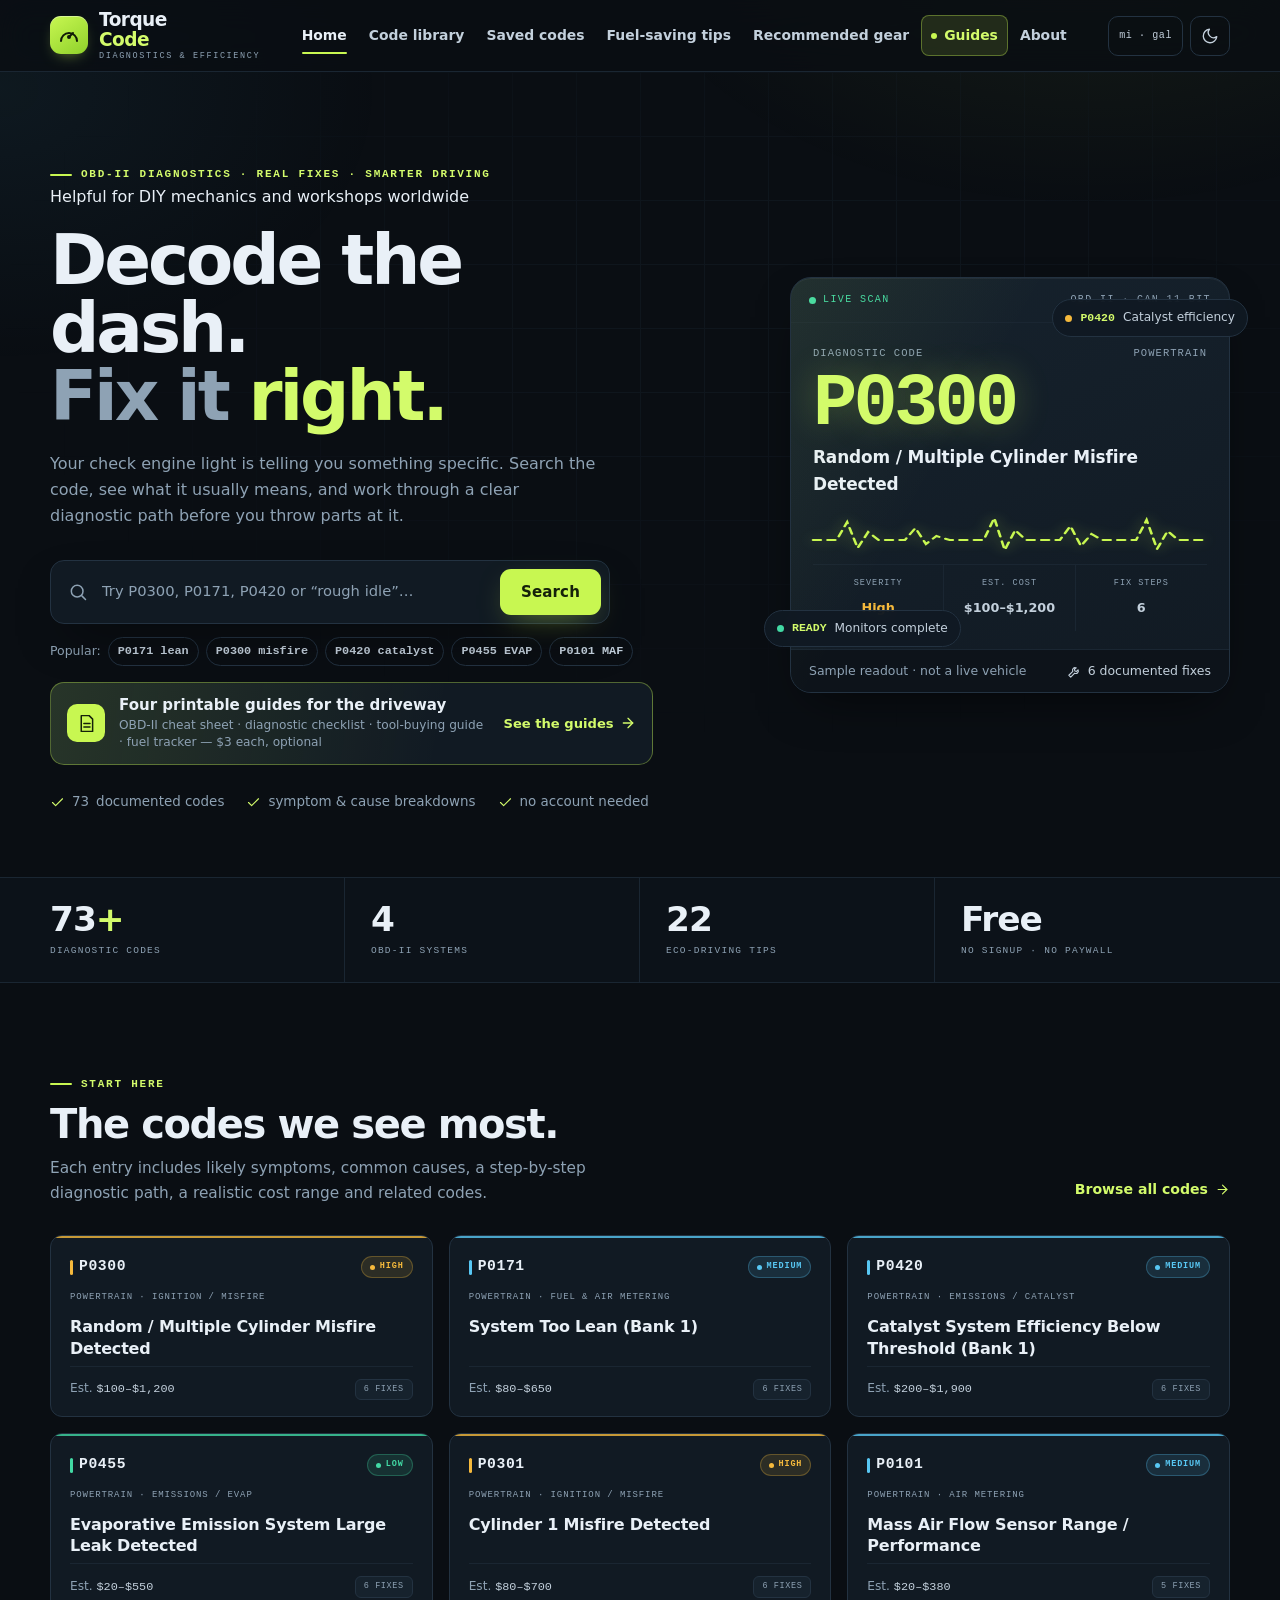
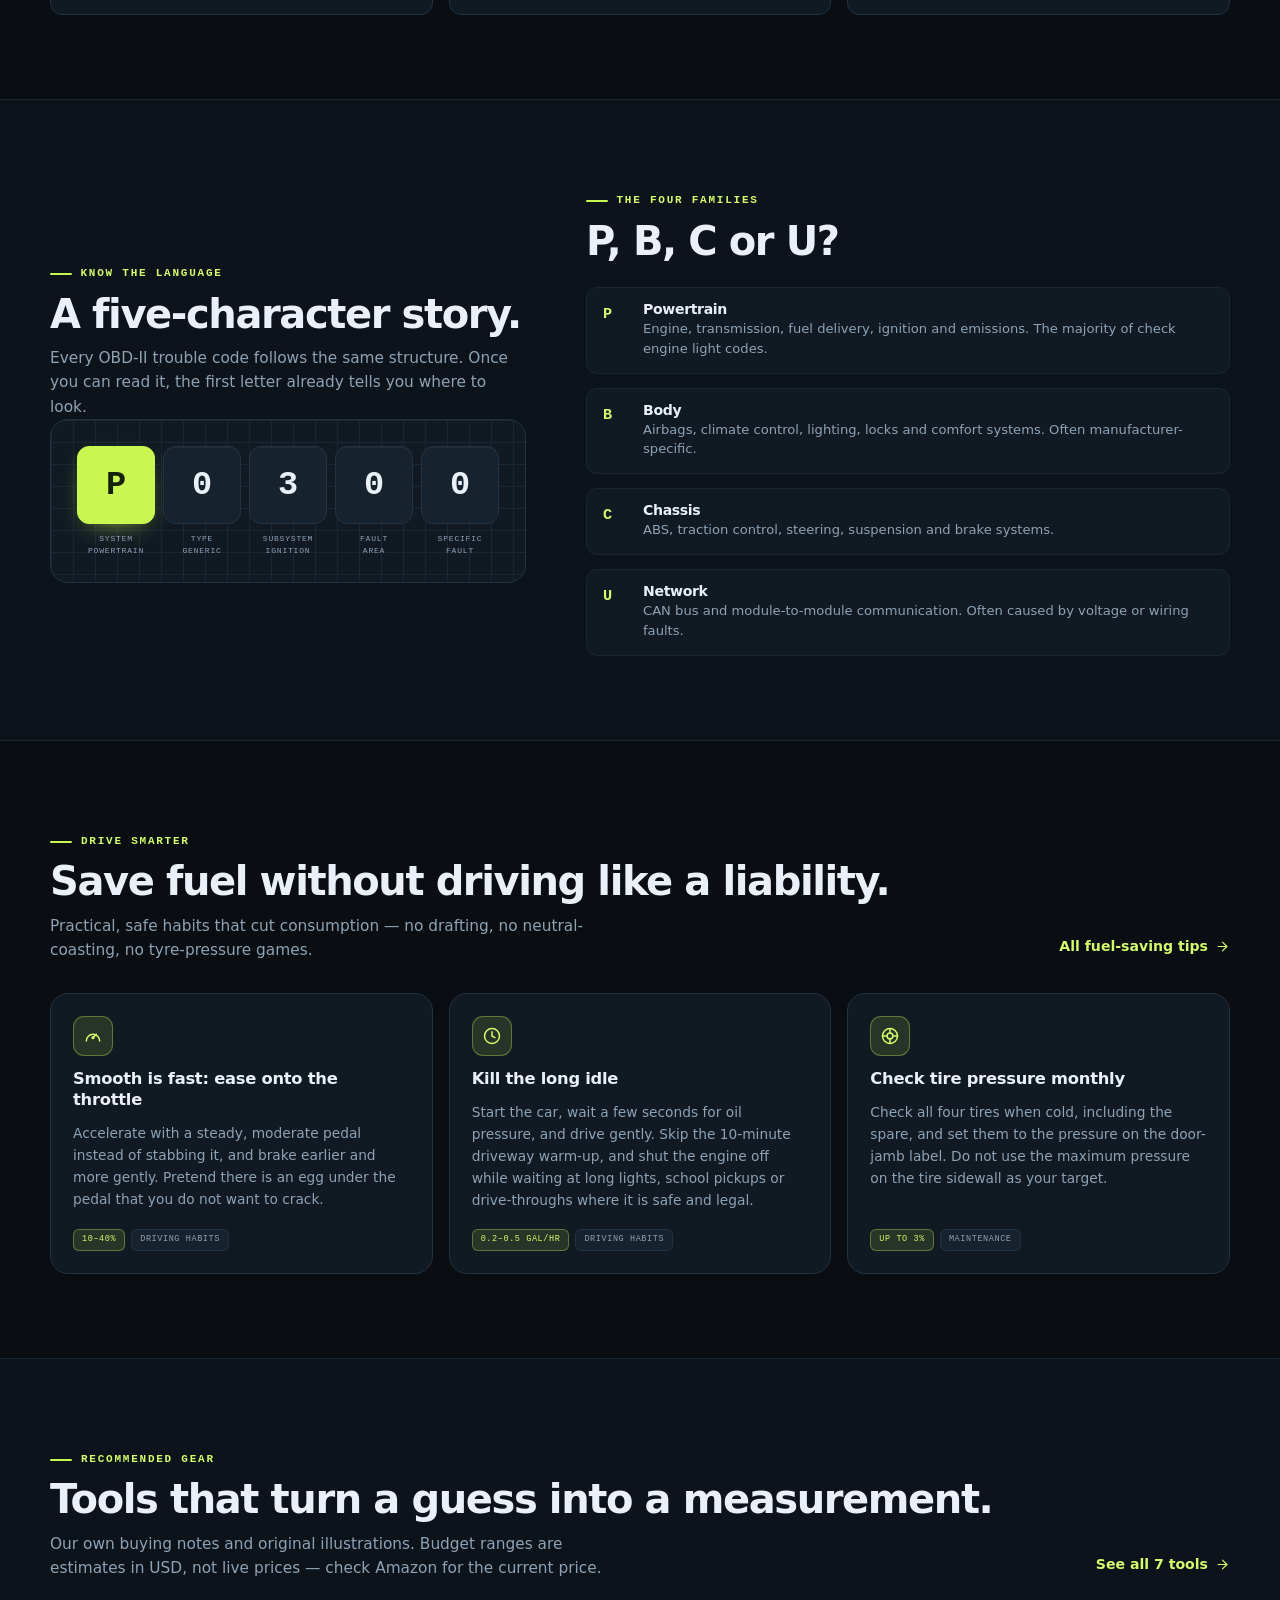
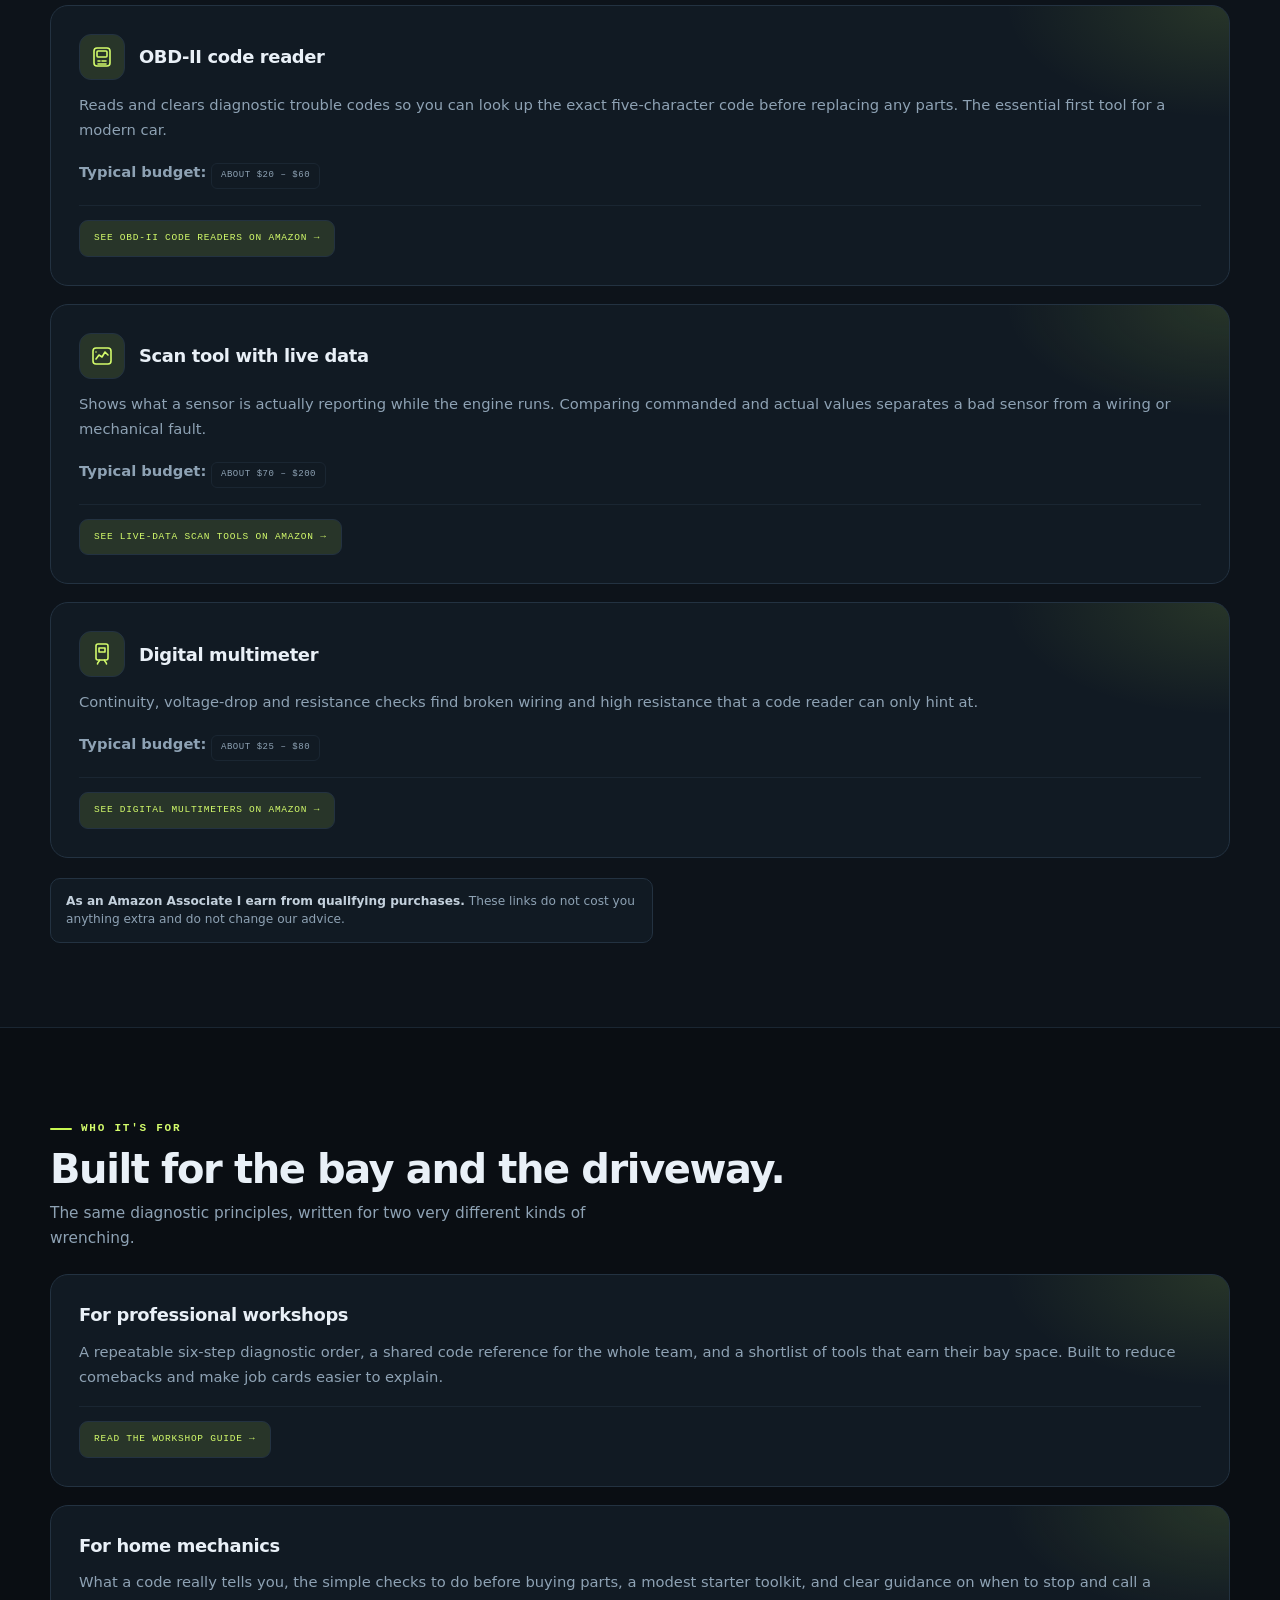
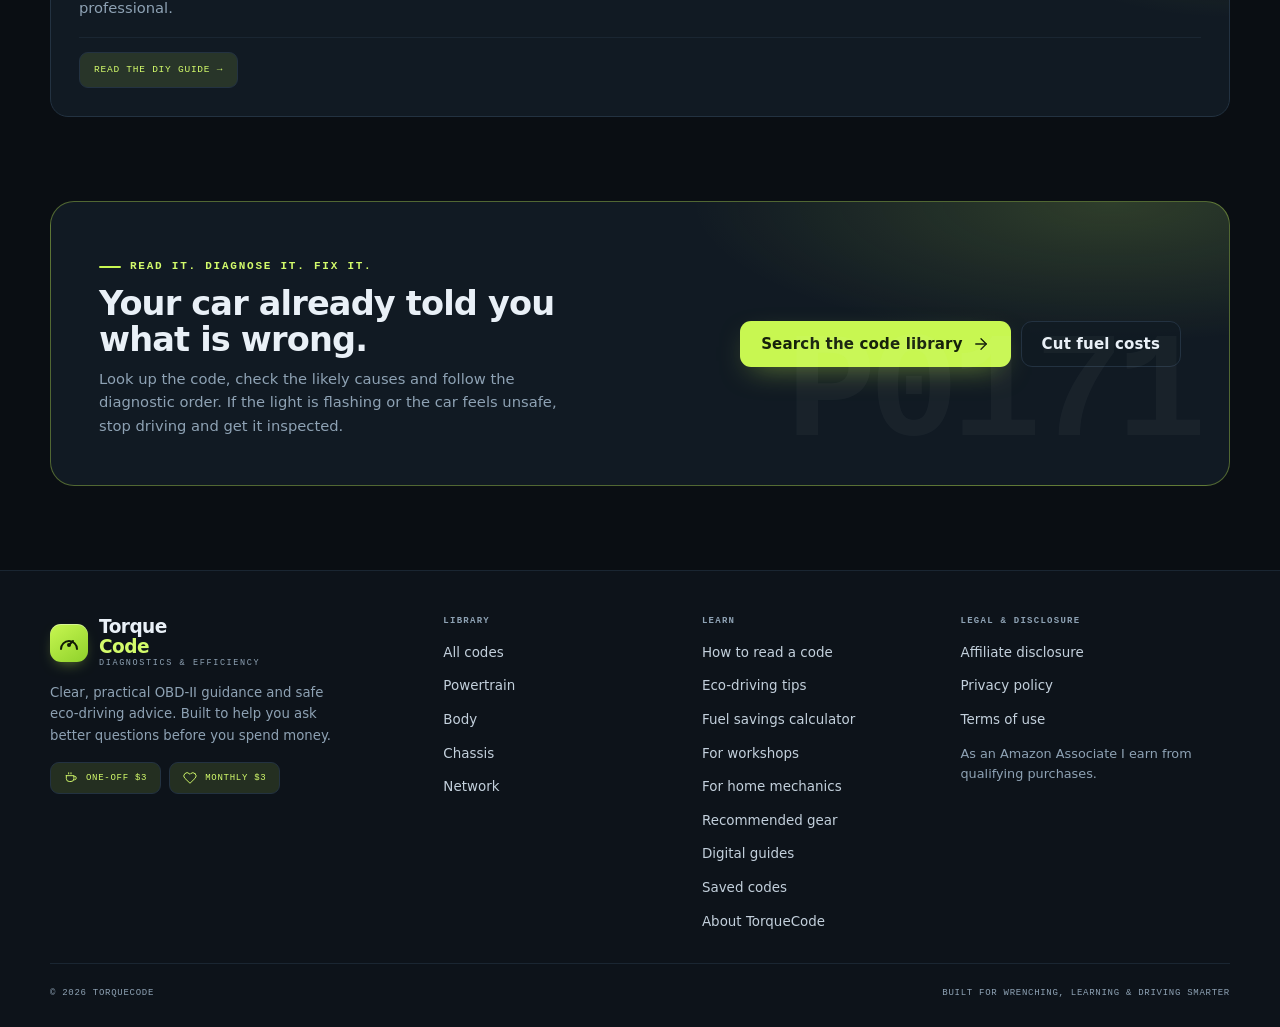
==== torquecode-site/index.html @ 04940f32 "Add worldwide audience tagline to all pages" ====
<!DOCTYPE html>
<html lang="en" data-theme="dark">
<head>
  <!-- Google Tag Manager -->
  <script>(function(w,d,s,l,i){w[l]=w[l]||[];w[l].push({'gtm.start':
new Date().getTime(),event:'gtm.js'});var f=d.getElementsByTagName(s)[0],
j=d.createElement(s),dl=l!='dataLayer'?'&l='+l:'';j.async=true;j.src=
'https://www.googletagmanager.com/gtm.js?id='+i+dl;f.parentNode.insertBefore(j,f);
})(window,document,'script','dataLayer','GTM-W3267GGH');</script>
  <!-- End Google Tag Manager -->
  <!-- Google AdSense -->
  <script async src="https://pagead2.googlesyndication.com/pagead/js/adsbygoogle.js?client=ca-pub-1344509312624965"
     crossorigin="anonymous"></script>
  <!-- End Google AdSense -->
  <meta charset="UTF-8">
  <meta name="viewport" content="width=device-width, initial-scale=1">
  <title>TorqueCode — OBD-II Codes, Fixes &amp; Fuel-Saving Tips</title>
  <meta name="description" content="Search real OBD-II diagnostic codes, understand the symptoms and causes, and follow step-by-step fixes. Plus practical, safe driving tips that save fuel.">
  <link rel="canonical" href="https://torquecode.co.za/">
  <link rel="alternate" type="application/rss+xml" title="TorqueCode RSS feed" href="https://torquecode.co.za/feed.xml">
  <meta property="og:type" content="website">
  <meta property="og:site_name" content="TorqueCode">
  <meta property="og:locale" content="en_ZA">
  <meta property="og:title" content="TorqueCode — OBD-II Codes, Fixes &amp; Fuel-Saving Tips">
  <meta property="og:description" content="Search real OBD-II diagnostic codes, understand the symptoms and causes, and follow step-by-step fixes. Plus practical, safe driving tips that save fuel.">
  <meta property="og:url" content="https://torquecode.co.za/">
  <meta name="twitter:card" content="summary">
  <meta name="twitter:title" content="TorqueCode — OBD-II Codes, Fixes &amp; Fuel-Saving Tips">
  <meta name="twitter:description" content="Search real OBD-II diagnostic codes, understand the symptoms and causes, and follow step-by-step fixes. Plus practical, safe driving tips that save fuel.">
  <script type="application/ld+json">
  {
    "@context": "https://schema.org",
    "@graph": [
      {
        "@type": "Organization",
        "@id": "https://torquecode.co.za/#organization",
        "name": "TorqueCode",
        "url": "https://torquecode.co.za/",
        "logo": "https://torquecode.co.za/favicon.svg",
        "description": "Independent OBD-II diagnostics, repair guidance and safe fuel-saving advice."
      },
      {
        "@type": "WebSite",
        "@id": "https://torquecode.co.za/#website",
        "url": "https://torquecode.co.za/",
        "name": "TorqueCode",
        "inLanguage": "en",
        "publisher": { "@id": "https://torquecode.co.za/#organization" },
        "potentialAction": {
          "@type": "SearchAction",
          "target": {
            "@type": "EntryPoint",
            "urlTemplate": "https://torquecode.co.za/codes.html?q={search_term_string}"
          },
          "query-input": "required name=search_term_string"
        }
      }
    ]
  }
  </script>
  <meta name="theme-color" content="#0a0e13">
  <link rel="icon" href="favicon.svg" type="image/svg+xml">
  <link rel="stylesheet" href="css/styles.css?v=2">
  <script>
    (function () {
      try {
        var raw = localStorage.getItem("tc-theme");
        if (raw) {
          var theme = JSON.parse(raw);
          if (theme === "light" || theme === "dark") document.documentElement.setAttribute("data-theme", theme);
        }
      } catch (e) { /* default dark */ }
    })();
  </script>
</head>
<body>
  <!-- Google Tag Manager (noscript) -->
  <noscript><iframe src="https://www.googletagmanager.com/ns.html?id=GTM-W3267GGH"
  height="0" width="0" style="display:none;visibility:hidden"></iframe></noscript>
  <!-- End Google Tag Manager (noscript) -->
  <a class="skip-link" href="#main">Skip to content</a>

  <header class="site-header">
    <div class="container header-inner">
      <a class="brand" href="index.html">
        <span class="brand-mark" aria-hidden="true">
          <svg viewBox="0 0 24 24" fill="none" stroke="currentColor" stroke-linecap="round" stroke-linejoin="round">
            <path d="M4 18a8 8 0 1 1 16 0"/><path d="m12 14 4-4"/><circle cx="12" cy="14" r="1" fill="currentColor"/>
          </svg>
        </span>
        <span class="brand-name">Torque<span class="accent">Code</span><small>Diagnostics &amp; efficiency</small></span>
      </a>
      <nav class="nav" id="site-nav" aria-label="Main navigation">
        <a class="nav-link is-active" href="index.html">Home</a>
        <a class="nav-link" href="codes.html">Code library</a>
        <a class="nav-link" href="codes.html?view=saved">Saved codes</a>
        <a class="nav-link" href="tips.html">Fuel-saving tips</a>
        <a class="nav-link" href="gear.html">Recommended gear</a>
        <a class="nav-link nav-guides" href="digital-products.html"><span class="nav-guides-long">Digital guides</span><span class="nav-guides-short">Guides</span></a>
        <a class="nav-link" href="about.html">About</a>
      </nav>
      <div class="header-actions">
        <button class="units-btn" data-units-toggle type="button" aria-label="Switch to kilometres and litres" title="Switch to kilometres and litres">
          <span data-units-label>mi · gal</span>
        </button>
        <button class="icon-btn theme-toggle" data-theme-toggle type="button" aria-label="Switch to light theme" title="Switch theme">
          <svg class="icon moon" viewBox="0 0 24 24" aria-hidden="true"><path d="M21 12.8A9 9 0 1 1 11.2 3 7 7 0 0 0 21 12.8z"/></svg>
          <svg class="icon sun" viewBox="0 0 24 24" aria-hidden="true"><circle cx="12" cy="12" r="4"/><path d="M12 2v2M12 20v2M4.93 4.93l1.42 1.42M17.66 17.66l1.41 1.41M2 12h2M20 12h2M4.93 19.07l1.42-1.42M17.66 6.34l1.41-1.41"/></svg>
        </button>
        <button class="icon-btn menu-btn" data-menu-toggle type="button" aria-label="Open menu" aria-expanded="false" aria-controls="site-nav">
          <svg class="icon" viewBox="0 0 24 24" aria-hidden="true"><path d="M4 7h16M4 12h16M4 17h16"/></svg>
        </button>
      </div>
    </div>
  </header>

  <main id="main">
    <section class="hero">
      <div class="container hero-grid">
        <div class="hero-copy">
          <span class="eyebrow">OBD-II diagnostics · real fixes · smarter driving</span>
          <p class="worldwide-note">Helpful for DIY mechanics and workshops worldwide</p>
          <h1 class="hero-title">Decode the dash.<span class="line-2">Fix it <em>right.</em></span></h1>
          <p class="hero-sub">Your check engine light is telling you something specific. Search the code, see what it usually means, and work through a clear diagnostic path before you throw parts at it.</p>

          <form class="hero-search" id="heroSearchForm" action="codes.html" method="get" role="search">
            <div class="search-shell">
              <div class="search-field">
                <svg class="icon" viewBox="0 0 24 24" aria-hidden="true"><circle cx="11" cy="11" r="7"/><path d="m21 21-4.35-4.35"/></svg>
                <label class="visually-hidden" for="heroSearchInput">Search diagnostic codes or symptoms</label>
                <input class="search-input" id="heroSearchInput" name="q" type="search" placeholder="Try P0300, P0171, P0420 or “rough idle”…" autocomplete="off" role="combobox" aria-autocomplete="list" aria-expanded="false" aria-controls="heroSuggest" spellcheck="false">
                <button class="btn btn-primary" type="submit">Search</button>
              </div>
              <div class="search-suggest" id="heroSuggest" role="listbox" aria-label="Code suggestions"></div>
            </div>
            <div class="search-hints">
              <span>Popular:</span>
              <button class="hint-chip" type="button" data-code="P0171">P0171 lean</button>
              <button class="hint-chip" type="button" data-code="P0300">P0300 misfire</button>
              <button class="hint-chip" type="button" data-code="P0420">P0420 catalyst</button>
              <button class="hint-chip" type="button" data-code="P0455">P0455 EVAP</button>
              <button class="hint-chip" type="button" data-code="P0101">P0101 MAF</button>
            </div>
          </form>

          <a class="guides-inline" href="digital-products.html">
                <span class="guides-inline-icon" aria-hidden="true">
                  <svg viewBox="0 0 24 24" fill="none" stroke="currentColor" stroke-width="1.7" stroke-linecap="round" stroke-linejoin="round"><path d="M6 3h9l4 4v14H6z"/><path d="M9 12h7M9 16h7"/></svg>
                </span>
                <span class="guides-inline-copy">
                  <strong>Four printable guides for the driveway</strong>
                  <small>OBD-II cheat sheet · diagnostic checklist · tool-buying guide · fuel tracker — $3 each, optional</small>
                </span>
                <span class="guides-inline-cta">See the guides <svg viewBox="0 0 24 24" fill="none" stroke="currentColor" stroke-width="2" stroke-linecap="round" stroke-linejoin="round" aria-hidden="true"><path d="M5 12h14"/><path d="m12 5 7 7-7 7"/></svg></span>
              </a>
          <div class="hero-points">
            <span><svg class="icon" viewBox="0 0 24 24" aria-hidden="true"><path d="m20 6-11 11-5-5"/></svg><span id="heroCodeCount">73</span> documented codes</span>
            <span><svg class="icon" viewBox="0 0 24 24" aria-hidden="true"><path d="m20 6-11 11-5-5"/></svg> symptom &amp; cause breakdowns</span>
            <span><svg class="icon" viewBox="0 0 24 24" aria-hidden="true"><path d="m20 6-11 11-5-5"/></svg> no account needed</span>
          </div>
        </div>

        <div class="scanner-wrap">
          <div class="float-chip one"><span class="dot"></span><strong>P0420</strong> Catalyst efficiency</div>
          <div class="float-chip two"><span class="dot ok"></span><strong>READY</strong> Monitors complete</div>
          <div class="scanner" aria-label="Sample OBD-II scan readout">
            <div class="scanner-head">
              <span class="scanner-live"><span class="live-dot"></span>Live scan</span>
              <span>OBD-II · CAN 11-bit</span>
            </div>
            <div class="scanner-body">
              <div class="scanner-kicker"><span>Diagnostic code</span><span id="demoSystem">Powertrain</span></div>
              <div class="scanner-code" id="demoCode">P0300</div>
              <div class="scanner-title" id="demoTitle">Random / Multiple Cylinder Misfire</div>
              <svg class="wave" viewBox="0 0 300 46" preserveAspectRatio="none" aria-hidden="true">
                <path d="M0 30 L18 30 L26 12 L34 38 L42 22 L50 30 L70 30 L78 18 L86 34 L94 26 L104 30 L130 30 L138 8 L146 40 L154 20 L162 30 L188 30 L196 16 L204 36 L212 24 L220 30 L246 30 L254 10 L262 39 L270 21 L278 30 L300 30"/>
              </svg>
              <div class="scanner-stats">
                <div class="scanner-stat"><span>Severity</span><strong class="hot" id="demoSeverity">High</strong></div>
                <div class="scanner-stat"><span>Est. cost</span><strong id="demoCost">$100–$1,200</strong></div>
                <div class="scanner-stat"><span>Fix steps</span><strong id="demoFixes">6</strong></div>
              </div>
            </div>
            <div class="scanner-foot">
              <span>Sample readout · not a live vehicle</span>
              <span class="fix-count"><svg class="icon icon-sm" viewBox="0 0 24 24" aria-hidden="true"><path d="M14.7 6.3a4 4 0 0 0-5.4 5.4L3 18l3 3 6.3-6.3a4 4 0 0 0 5.4-5.4l-2.5 2.5-2.6-.7-.7-2.6 2.5-2.5z"/></svg><span id="demoFixLabel">6 documented fixes</span></span>
            </div>
          </div>
        </div>
      </div>
    </section>

    <div class="stat-strip">
      <div class="container stats">
        <div class="stat">
          <div class="stat-value"><span id="statCodeCount">73</span><span class="accent">+</span></div>
          <div class="stat-label">Diagnostic codes</div>
        </div>
        <div class="stat">
          <div class="stat-value">4</div>
          <div class="stat-label">OBD-II systems</div>
        </div>
        <div class="stat">
          <div class="stat-value"><span id="statTipCount">22</span></div>
          <div class="stat-label">Eco-driving tips</div>
        </div>
        <div class="stat">
          <div class="stat-value">Free</div>
          <div class="stat-label">No signup · no paywall</div>
        </div>
      </div>
    </div>

    <section class="section">
      <div class="container">
        <div class="section-head">
          <div>
            <span class="eyebrow">Start here</span>
            <h2 class="section-title">The codes we see most.</h2>
            <p class="section-sub">Each entry includes likely symptoms, common causes, a step-by-step diagnostic path, a realistic cost range and related codes.</p>
          </div>
          <a class="link-arrow" href="codes.html">Browse all codes <svg class="icon" viewBox="0 0 24 24" aria-hidden="true"><path d="M5 12h14"/><path d="m12 5 7 7-7 7"/></svg></a>
        </div>
        <div class="code-grid" id="popularCodes"></div>
      </div>
    </section>

    <section class="section" id="anatomy" style="background: var(--bg-soft); border-block: 1px solid var(--line-soft);">
      <div class="container anatomy-wrap">
        <div class="reveal">
          <span class="eyebrow">Know the language</span>
          <h2 class="section-title">A five-character story.</h2>
          <p class="section-sub">Every OBD-II trouble code follows the same structure. Once you can read it, the first letter already tells you where to look.</p>
          <div class="anatomy" aria-label="P0300 code structure">
            <div class="anatomy-cell">
              <div class="anatomy-char">P</div>
              <div class="anatomy-label">System<br>Powertrain</div>
            </div>
            <div class="anatomy-cell">
              <div class="anatomy-char">0</div>
              <div class="anatomy-label">Type<br>Generic</div>
            </div>
            <div class="anatomy-cell">
              <div class="anatomy-char">3</div>
              <div class="anatomy-label">Subsystem<br>Ignition</div>
            </div>
            <div class="anatomy-cell">
              <div class="anatomy-char">0</div>
              <div class="anatomy-label">Fault<br>Area</div>
            </div>
            <div class="anatomy-cell">
              <div class="anatomy-char">0</div>
              <div class="anatomy-label">Specific<br>Fault</div>
            </div>
          </div>
        </div>
        <div class="reveal">
          <span class="eyebrow">The four families</span>
          <h2 class="section-title">P, B, C or U?</h2>
          <div class="anatomy-notes">
            <div class="anatomy-note">
              <span class="letter">P</span>
              <div><h3>Powertrain</h3><p>Engine, transmission, fuel delivery, ignition and emissions. The majority of check engine light codes.</p></div>
            </div>
            <div class="anatomy-note">
              <span class="letter">B</span>
              <div><h3>Body</h3><p>Airbags, climate control, lighting, locks and comfort systems. Often manufacturer-specific.</p></div>
            </div>
            <div class="anatomy-note">
              <span class="letter">C</span>
              <div><h3>Chassis</h3><p>ABS, traction control, steering, suspension and brake systems.</p></div>
            </div>
            <div class="anatomy-note">
              <span class="letter">U</span>
              <div><h3>Network</h3><p>CAN bus and module-to-module communication. Often caused by voltage or wiring faults.</p></div>
            </div>
          </div>
        </div>
      </div>
    </section>

    <section class="section">
      <div class="container">
        <div class="section-head">
          <div>
            <span class="eyebrow">Drive smarter</span>
            <h2 class="section-title">Save fuel without driving like a liability.</h2>
            <p class="section-sub">Practical, safe habits that cut consumption — no drafting, no neutral-coasting, no tyre-pressure games.</p>
          </div>
          <a class="link-arrow" href="tips.html">All fuel-saving tips <svg class="icon" viewBox="0 0 24 24" aria-hidden="true"><path d="M5 12h14"/><path d="m12 5 7 7-7 7"/></svg></a>
        </div>
        <div class="tips-grid" id="tipsPreview"></div>
      </div>
    </section>

    <section class="section" style="background: var(--bg-soft); border-block: 1px solid var(--line-soft);">
      <div class="container">
        <div class="section-head" style="margin-bottom:24px;">
          <div>
            <span class="eyebrow">Recommended gear</span>
            <h2 class="section-title">Tools that turn a guess into a measurement.</h2>
            <p class="section-sub">Our own buying notes and original illustrations. Budget ranges are estimates in USD, not live prices — check Amazon for the current price.</p>
          </div>
          <a class="link-arrow" href="gear.html">See all 7 tools <svg class="icon" viewBox="0 0 24 24" aria-hidden="true"><path d="M5 12h14"/><path d="m12 5 7 7-7 7"/></svg></a>
        </div>
        <div class="legal-stack">
          <article class="legal-block">
            <div class="gear-block-head">
              <span class="gear-icon" aria-hidden="true">
                <svg viewBox="0 0 24 24" fill="none" stroke="currentColor" stroke-width="1.6" stroke-linecap="round" stroke-linejoin="round"><rect x="4" y="3" width="16" height="18" rx="3"/><rect x="7" y="6" width="10" height="6" rx="1"/><path d="M8 16h2M12 16h4M8 19h8"/></svg>
              </span>
              <h2><a href="https://www.amazon.com/s?k=obd2+code+reader&amp;tag=torque47-20" target="_blank" rel="sponsored noopener noreferrer">OBD-II code reader</a></h2>
            </div>
            <p>Reads and clears diagnostic trouble codes so you can look up the exact five-character code before replacing any parts. The essential first tool for a modern car.</p>
            <p><strong>Typical budget:</strong> <span class="gear-budget">about $20 – $60</span></p>
            <p class="gear-link"><a href="https://www.amazon.com/s?k=obd2+code+reader&amp;tag=torque47-20" target="_blank" rel="sponsored noopener noreferrer">See OBD-II code readers on Amazon →</a></p>
          </article>
          <article class="legal-block">
            <div class="gear-block-head">
              <span class="gear-icon" aria-hidden="true">
                <svg viewBox="0 0 24 24" fill="none" stroke="currentColor" stroke-width="1.6" stroke-linecap="round" stroke-linejoin="round"><rect x="3" y="4" width="18" height="16" rx="3"/><path d="M6 15l3-4 3 2 3-5 3 3"/><path d="M6 8h.01"/></svg>
              </span>
              <h2><a href="https://www.amazon.com/s?k=obd2+scan+tool+live+data&amp;tag=torque47-20" target="_blank" rel="sponsored noopener noreferrer">Scan tool with live data</a></h2>
            </div>
            <p>Shows what a sensor is actually reporting while the engine runs. Comparing commanded and actual values separates a bad sensor from a wiring or mechanical fault.</p>
            <p><strong>Typical budget:</strong> <span class="gear-budget">about $70 – $200</span></p>
            <p class="gear-link"><a href="https://www.amazon.com/s?k=obd2+scan+tool+live+data&amp;tag=torque47-20" target="_blank" rel="sponsored noopener noreferrer">See live-data scan tools on Amazon →</a></p>
          </article>
          <article class="legal-block">
            <div class="gear-block-head">
              <span class="gear-icon" aria-hidden="true">
                <svg viewBox="0 0 24 24" fill="none" stroke="currentColor" stroke-width="1.6" stroke-linecap="round" stroke-linejoin="round"><rect x="6" y="2" width="12" height="16" rx="2"/><path d="M9 6h6v4H9z"/><path d="M9.5 18c0 2-2 2-2 4M14.5 18c0 2 2 2 2 4"/></svg>
              </span>
              <h2><a href="https://www.amazon.com/s?k=digital+multimeter+automotive&amp;tag=torque47-20" target="_blank" rel="sponsored noopener noreferrer">Digital multimeter</a></h2>
            </div>
            <p>Continuity, voltage-drop and resistance checks find broken wiring and high resistance that a code reader can only hint at.</p>
            <p><strong>Typical budget:</strong> <span class="gear-budget">about $25 – $80</span></p>
            <p class="gear-link"><a href="https://www.amazon.com/s?k=digital+multimeter+automotive&amp;tag=torque47-20" target="_blank" rel="sponsored noopener noreferrer">See digital multimeters on Amazon →</a></p>
          </article>
        </div>
        <p class="disclaimer" style="max-width: 78ch; margin-top: 20px;">
          <strong>As an Amazon Associate I earn from qualifying purchases.</strong> These links do not cost you anything extra and do not change our advice.
        </p>
      </div>
    </section>

    <section class="section">
      <div class="container">
        <div class="section-head" style="margin-bottom:24px;">
          <div>
            <span class="eyebrow">Who it's for</span>
            <h2 class="section-title">Built for the bay and the driveway.</h2>
            <p class="section-sub">The same diagnostic principles, written for two very different kinds of wrenching.</p>
          </div>
        </div>
        <div class="legal-stack">
          <article class="legal-block">
            <h2>For professional workshops</h2>
            <p>A repeatable six-step diagnostic order, a shared code reference for the whole team, and a shortlist of tools that earn their bay space. Built to reduce comebacks and make job cards easier to explain.</p>
            <p class="gear-link"><a href="for-workshops.html">Read the workshop guide →</a></p>
          </article>
          <article class="legal-block">
            <h2>For home mechanics</h2>
            <p>What a code really tells you, the simple checks to do before buying parts, a modest starter toolkit, and clear guidance on when to stop and call a professional.</p>
            <p class="gear-link"><a href="for-home-mechanics.html">Read the DIY guide →</a></p>
          </article>
        </div>
      </div>
    </section>

    <section class="section" style="padding-top: 0;">
      <div class="container">
        <div class="cta-band reveal">
          <div>
            <span class="eyebrow">Read it. Diagnose it. Fix it.</span>
            <h2 style="margin-top: 10px;">Your car already told you what is wrong.</h2>
            <p>Look up the code, check the likely causes and follow the diagnostic order. If the light is flashing or the car feels unsafe, stop driving and get it inspected.</p>
          </div>
          <div style="display: flex; gap: 10px; flex-wrap: wrap;">
            <a class="btn btn-primary" href="codes.html">Search the code library <svg class="icon" viewBox="0 0 24 24" aria-hidden="true"><path d="M5 12h14"/><path d="m12 5 7 7-7 7"/></svg></a>
            <a class="btn btn-ghost" href="tips.html">Cut fuel costs</a>
          </div>
        </div>
      </div>
    </section>
  </main>

  <footer class="site-footer">
    <div class="container">
      <div class="footer-grid">
        <div class="footer-brand">
          <a class="brand" href="index.html">
            <span class="brand-mark" aria-hidden="true">
              <svg viewBox="0 0 24 24" fill="none" stroke="currentColor" stroke-linecap="round" stroke-linejoin="round">
                <path d="M4 18a8 8 0 1 1 16 0"/><path d="m12 14 4-4"/><circle cx="12" cy="14" r="1" fill="currentColor"/>
              </svg>
            </span>
            <span class="brand-name">Torque<span class="accent">Code</span><small>Diagnostics &amp; efficiency</small></span>
          </a>
          <p>Clear, practical OBD-II guidance and safe eco-driving advice. Built to help you ask better questions before you spend money.</p>
          <div class="support-actions">
            <a class="support-btn" href="https://www.patreon.com/torquecode/posts/torquecode-one-3-175774442" target="_blank" rel="noopener noreferrer" title="One-off $3 support - never required to use TorqueCode">
              <svg viewBox="0 0 24 24" fill="none" stroke="currentColor" stroke-width="1.6" stroke-linecap="round" stroke-linejoin="round" aria-hidden="true"><path d="M4 8h13v5a5 5 0 0 1-5 5H9a5 5 0 0 1-5-5V8z"/><path d="M17 9h1a3 3 0 0 1 0 6h-1"/><path d="M8 3v2M12 3v2"/></svg>
              One-off $3
            </a>
            <a class="support-btn" href="https://www.patreon.com/join/torquecode" target="_blank" rel="noopener noreferrer" title="$3 per month - never required to use TorqueCode">
              <svg viewBox="0 0 24 24" fill="none" stroke="currentColor" stroke-width="1.6" stroke-linecap="round" stroke-linejoin="round" aria-hidden="true"><path d="M20.8 4.6a5.5 5.5 0 0 0-7.8 0L12 5.7l-1.1-1.1a5.5 5.5 0 0 0-7.8 7.8L12 21l8.8-8.6a5.5 5.5 0 0 0 0-7.8z"/></svg>
              Monthly $3
            </a>
          </div>
        </div>
        <div class="footer-col">
          <h3>Library</h3>
          <ul>
            <li><a href="codes.html">All codes</a></li>
            <li><a href="codes.html?system=P">Powertrain</a></li>
            <li><a href="codes.html?system=B">Body</a></li>
            <li><a href="codes.html?system=C">Chassis</a></li>
            <li><a href="codes.html?system=U">Network</a></li>
          </ul>
        </div>
        <div class="footer-col">
          <h3>Learn</h3>
          <ul>
            <li><a href="index.html#anatomy">How to read a code</a></li>
            <li><a href="tips.html">Eco-driving tips</a></li>
            <li><a href="tips.html#calculator">Fuel savings calculator</a></li>
            <li><a href="for-workshops.html">For workshops</a></li>
            <li><a href="for-home-mechanics.html">For home mechanics</a></li>
            <li><a href="gear.html">Recommended gear</a></li>
            <li><a href="digital-products.html">Digital guides</a></li>
            <li><a href="codes.html?view=saved">Saved codes</a></li>
            <li><a href="about.html">About TorqueCode</a></li>
          </ul>
        </div>
        <div class="footer-col">
          <h3>Legal &amp; disclosure</h3>
          <ul>
            <li><a href="disclosure.html">Affiliate disclosure</a></li>
            <li><a href="privacy.html">Privacy policy</a></li>
            <li><a href="terms.html">Terms of use</a></li>
          </ul>
          <p class="footer-note" style="margin-top:12px;">As an Amazon Associate I earn from qualifying purchases.</p>
        </div>
      </div>
      <div class="footer-bottom">
        <span>© <span data-year>2026</span> TorqueCode</span>
        <span>Built for wrenching, learning &amp; driving smarter</span>
      </div>
    </div>
  </footer>

  <script src="js/data-codes.js"></script>
  <script src="js/data-codes-extra.js"></script>
  <script src="js/data-brands.js"></script>
  <script src="js/data-tips.js"></script>
  <script src="js/common.js"></script>
  <script src="js/app.js"></script>
</body>
</html>
---- torquecode-site/css/styles.css ----
/* ============================================================
   TorqueCode — design system
   ============================================================ */

:root {
  --bg: #0a0e13;
  --bg-soft: #0d131a;
  --panel: #111a23;
  --panel-2: #16222d;
  --panel-3: #1b2a36;
  --line: #233241;
  --line-soft: #1a2632;
  --text: #e9f0f7;
  --text-soft: #c3d0dc;
  --muted: #8ea2b4;
  --accent: #c8f751;
  --accent-ink: #15210a;
  --accent-text: #d3fb6b;
  --accent-soft: rgba(200, 247, 81, 0.12);
  --accent-line: rgba(200, 247, 81, 0.35);
  --info: #58c7f3;
  --warn: #f5b93c;
  --danger: #fb7185;
  --critical: #f2545b;
  --ok: #42d9a4;
  --shadow: 0 20px 50px -20px rgba(0, 0, 0, 0.65);
  --radius: 18px;
  --radius-sm: 12px;
  --font: "Segoe UI", system-ui, -apple-system, "Helvetica Neue", Arial, sans-serif;
  --font-display: "Bahnschrift", "Segoe UI Variable Display", "Segoe UI", system-ui, sans-serif;
  --font-mono: "Cascadia Mono", "SF Mono", "Consolas", "Liberation Mono", monospace;
  --max: 1180px;
  --header-h: 72px;
  color-scheme: dark;
}

[data-theme="light"] {
  --bg: #f4f7f9;
  --bg-soft: #eaf0f4;
  --panel: #ffffff;
  --panel-2: #f4f8fa;
  --panel-3: #eaf1f5;
  --line: #d7e1e8;
  --line-soft: #e4ebf0;
  --text: #0d1a23;
  --text-soft: #2b3d4a;
  --muted: #596d7c;
  --accent: #c3ef4e;
  --accent-ink: #182607;
  --accent-text: #3d620c;
  --accent-soft: rgba(101, 163, 13, 0.12);
  --accent-line: rgba(77, 124, 15, 0.3);
  --info: #0369a1;
  --warn: #a16207;
  --danger: #be123c;
  --critical: #b91c1c;
  --ok: #047857;
  --shadow: 0 20px 45px -24px rgba(16, 39, 55, 0.25);
  color-scheme: light;
}

*,
*::before,
*::after {
  box-sizing: border-box;
}

html {
  scroll-behavior: smooth;
  scroll-padding-top: calc(var(--header-h) + 24px);
}

body {
  margin: 0;
  min-height: 100vh;
  font-family: var(--font);
  font-size: 16px;
  line-height: 1.6;
  color: var(--text);
  background: var(--bg);
  -webkit-font-smoothing: antialiased;
  text-rendering: optimizeLegibility;
}

body::before {
  content: "";
  position: fixed;
  inset: 0;
  z-index: -1;
  pointer-events: none;
  background:
    radial-gradient(800px 500px at 85% -10%, rgba(200, 247, 81, 0.07), transparent 60%),
    radial-gradient(700px 500px at 0% 10%, rgba(88, 199, 243, 0.06), transparent 55%);
}

[data-theme="light"] body::before {
  background:
    radial-gradient(800px 500px at 85% -10%, rgba(101, 163, 13, 0.1), transparent 60%),
    radial-gradient(700px 500px at 0% 10%, rgba(3, 105, 161, 0.06), transparent 55%);
}

img,
svg {
  max-width: 100%;
}

a {
  color: inherit;
  text-decoration: none;
}

button,
input,
select,
textarea {
  font: inherit;
  color: inherit;
}

button {
  cursor: pointer;
}

h1, h2, h3, h4 {
  font-family: var(--font-display);
  line-height: 1.08;
  letter-spacing: -0.025em;
  margin: 0;
  font-weight: 700;
}

p {
  margin: 0;
}

ul, ol {
  margin: 0;
  padding: 0;
}

::selection {
  background: var(--accent);
  color: var(--accent-ink);
}

:focus-visible {
  outline: 2px solid var(--accent);
  outline-offset: 3px;
  border-radius: 6px;
}

.skip-link {
  position: absolute;
  left: 16px;
  top: -60px;
  z-index: 200;
  padding: 10px 16px;
  background: var(--accent);
  color: var(--accent-ink);
  border-radius: 8px;
  font-weight: 700;
  transition: top 0.2s;
}

.skip-link:focus {
  top: 12px;
}

.container {
  width: min(100% - 40px, var(--max));
  margin-inline: auto;
}

.eyebrow {
  display: inline-flex;
  align-items: center;
  gap: 9px;
  font-family: var(--font-mono);
  font-size: 11px;
  font-weight: 600;
  letter-spacing: 0.16em;
  text-transform: uppercase;
  color: var(--accent-text);
}

.eyebrow::before {
  content: "";
  width: 22px;
  height: 2px;
  background: var(--accent);
  border-radius: 2px;
}

.eyebrow.no-rule::before {
  display: none;
}

.mono {
  font-family: var(--font-mono);
}

.muted {
  color: var(--muted);
}

.accent {
  color: var(--accent-text);
}

.nowrap {
  white-space: nowrap;
}

.visually-hidden {
  position: absolute !important;
  width: 1px;
  height: 1px;
  padding: 0;
  margin: -1px;
  overflow: hidden;
  clip: rect(0 0 0 0);
  white-space: nowrap;
  border: 0;
}

/* ---------- Buttons ---------- */

.btn {
  display: inline-flex;
  align-items: center;
  justify-content: center;
  gap: 9px;
  min-height: 46px;
  padding: 0 20px;
  border: 1px solid transparent;
  border-radius: 11px;
  font-weight: 650;
  font-size: 0.94rem;
  letter-spacing: 0.01em;
  text-align: center;
  transition: transform 0.18s ease, background 0.18s ease, border-color 0.18s ease, box-shadow 0.18s ease;
  white-space: nowrap;
}

.btn:hover {
  transform: translateY(-1px);
}

.btn:active {
  transform: translateY(0);
}

.btn-primary {
  background: var(--accent);
  color: var(--accent-ink);
  box-shadow: 0 10px 30px -12px rgba(200, 247, 81, 0.55);
}

.btn-primary:hover {
  background: #d7ff6e;
}

[data-theme="light"] .btn-primary:hover {
  background: #b4e83c;
}

.btn-ghost {
  border-color: var(--line);
  background: color-mix(in srgb, var(--panel) 70%, transparent);
  color: var(--text);
}

.btn-ghost:hover {
  border-color: var(--accent-line);
  background: var(--panel-2);
}

.btn-sm {
  min-height: 38px;
  padding: 0 14px;
  font-size: 0.84rem;
  border-radius: 9px;
}

.btn .icon {
  flex: 0 0 auto;
}

.icon {
  width: 18px;
  height: 18px;
  stroke: currentColor;
  fill: none;
  stroke-width: 1.8;
  stroke-linecap: round;
  stroke-linejoin: round;
}

.icon-sm {
  width: 15px;
  height: 15px;
}

/* ---------- Header ---------- */

.site-header {
  position: sticky;
  top: 0;
  z-index: 100;
  height: var(--header-h);
  border-bottom: 1px solid var(--line-soft);
  background: color-mix(in srgb, var(--bg) 82%, transparent);
  backdrop-filter: blur(16px) saturate(140%);
  -webkit-backdrop-filter: blur(16px) saturate(140%);
}

.header-inner {
  height: 100%;
  display: flex;
  align-items: center;
  justify-content: space-between;
  gap: 24px;
}

.brand {
  display: inline-flex;
  align-items: center;
  gap: 11px;
  flex: 0 0 auto;
}

.brand-mark {
  display: grid;
  place-items: center;
  width: 38px;
  height: 38px;
  border-radius: 11px;
  background: linear-gradient(145deg, var(--accent), #8fd12b);
  color: #101a07;
  box-shadow: inset 0 1px 0 rgba(255, 255, 255, 0.4), 0 6px 16px -8px rgba(200, 247, 81, 0.7);
}

.brand-mark svg {
  width: 24px;
  height: 24px;
  stroke-width: 2;
}

.brand-name {
  font-family: var(--font-display);
  font-weight: 700;
  font-size: 1.16rem;
  letter-spacing: -0.03em;
  line-height: 1.05;
  display: flex;
  flex-direction: column;
}

.brand-name small {
  font-family: var(--font-mono);
  font-size: 8.5px;
  font-weight: 500;
  letter-spacing: 0.19em;
  text-transform: uppercase;
  color: var(--muted);
  margin-top: 3px;
}

.brand-name .accent {
  color: var(--accent-text);
}

.nav,
.site-nav {
  display: flex;
  align-items: center;
  gap: 4px;
}

.nav-link {
  position: relative;
  padding: 9px 13px;
  border-radius: 8px;
  font-size: 0.92rem;
  font-weight: 550;
  color: var(--text-soft);
  transition: color 0.16s, background 0.16s;
}

.nav-link:hover {
  color: var(--text);
  background: var(--panel-2);
}

.nav-link.is-active {
  color: var(--text);
}

.nav-link.is-active::after {
  content: "";
  position: absolute;
  left: 13px;
  right: 13px;
  bottom: 2px;
  height: 2px;
  border-radius: 2px;
  background: var(--accent);
}

.nav-guides {
  color: var(--accent-text);
  background: var(--accent-soft);
  box-shadow: inset 0 0 0 1px var(--accent-line);
}

.nav-guides::before {
  content: "";
  display: inline-block;
  width: 6px;
  height: 6px;
  margin-right: 7px;
  border-radius: 50%;
  background: var(--accent);
  vertical-align: 1px;
}

.nav-guides:hover {
  color: var(--accent-text);
  background: color-mix(in srgb, var(--accent) 22%, transparent);
}

.nav-guides-short {
  display: none;
}

.header-actions {
  display: flex;
  align-items: center;
  gap: 7px;
}

.icon-btn {
  display: inline-grid;
  place-items: center;
  width: 40px;
  height: 40px;
  border: 1px solid var(--line);
  border-radius: 10px;
  background: transparent;
  color: var(--text-soft);
  transition: background 0.16s, color 0.16s, border-color 0.16s;
}

.icon-btn:hover {
  background: var(--panel-2);
  color: var(--text);
  border-color: var(--accent-line);
}

.units-btn {
  display: inline-flex;
  align-items: center;
  justify-content: center;
  min-width: 56px;
  height: 40px;
  padding: 0 10px;
  border: 1px solid var(--line);
  border-radius: 10px;
  background: transparent;
  color: var(--text-soft);
  font-family: var(--font-mono);
  font-size: 10px;
  letter-spacing: 0.06em;
  line-height: 1;
  white-space: nowrap;
  transition: background 0.16s, color 0.16s, border-color 0.16s;
}

.units-btn:hover,
.units-btn:focus-visible {
  background: var(--panel-2);
  color: var(--text);
  border-color: var(--accent-line);
}

.units-btn[data-current-units="metric"] {
  color: var(--text);
}

@media (max-width: 420px) {
  .units-btn {
    min-width: 48px;
    padding: 0 7px;
    font-size: 9px;
  }
}

.theme-toggle .sun {
  display: none;
}

[data-theme="light"] .theme-toggle .sun {
  display: block;
}

[data-theme="light"] .theme-toggle .moon {
  display: none;
}

.menu-btn {
  display: none;
}

/* ---------- Hero ---------- */

.hero {
  position: relative;
  padding: clamp(48px, 7vw, 86px) 0 clamp(42px, 6vw, 64px);
  overflow: hidden;
}

.hero::before {
  content: "";
  position: absolute;
  inset: 0;
  z-index: -1;
  background-image:
    linear-gradient(var(--line-soft) 1px, transparent 1px),
    linear-gradient(90deg, var(--line-soft) 1px, transparent 1px);
  background-size: 64px 64px;
  opacity: 0.35;
  mask-image: radial-gradient(ellipse 80% 70% at 60% 30%, #000 20%, transparent 75%);
  -webkit-mask-image: radial-gradient(ellipse 80% 70% at 60% 30%, #000 20%, transparent 75%);
}

.hero-grid {
  display: grid;
  grid-template-columns: minmax(0, 1.08fr) minmax(0, 0.92fr);
  gap: clamp(32px, 5vw, 64px);
  align-items: center;
}

.hero-title {
  margin: 18px 0 20px;
  font-size: clamp(2.55rem, 5.4vw, 4.35rem);
  letter-spacing: -0.045em;
  line-height: 0.98;
}

.hero-title .line-2 {
  display: block;
  color: var(--muted);
}

.hero-title em {
  font-style: normal;
  color: var(--accent-text);
  position: relative;
}

.hero-sub {
  max-width: 54ch;
  font-size: clamp(1rem, 1.2vw, 1.08rem);
  color: var(--muted);
  line-height: 1.65;
}

.hero-search {
  margin: 30px 0 16px;
}

.search-shell {
  position: relative;
  z-index: 5;
  max-width: 560px;
}

.search-field {
  display: flex;
  align-items: center;
  gap: 12px;
  padding: 8px 8px 8px 17px;
  border: 1px solid var(--line);
  border-radius: 14px;
  background: var(--panel);
  box-shadow: var(--shadow);
  transition: border-color 0.18s, box-shadow 0.18s;
}

.search-field:focus-within {
  border-color: var(--accent-line);
  box-shadow: 0 0 0 4px var(--accent-soft), var(--shadow);
}

.search-field > .icon {
  flex: 0 0 auto;
  color: var(--muted);
  width: 20px;
  height: 20px;
}

.search-input {
  flex: 1;
  min-width: 0;
  height: 40px;
  border: 0;
  background: transparent;
  font-family: var(--font-mono);
  font-size: 0.95rem;
  letter-spacing: 0.04em;
  color: var(--text);
}

.search-input::placeholder {
  color: var(--muted);
  font-family: var(--font);
  letter-spacing: 0;
  font-size: 0.92rem;
}

.search-input:focus {
  outline: none;
}

.search-suggest {
  position: absolute;
  top: calc(100% + 8px);
  left: 0;
  right: 0;
  max-height: 330px;
  overflow-y: auto;
  padding: 6px;
  border: 1px solid var(--line);
  border-radius: 13px;
  background: var(--panel);
  box-shadow: var(--shadow);
  display: none;
}

.search-suggest.is-open {
  display: block;
  animation: pop 0.14s ease-out;
}

.suggest-item {
  display: flex;
  align-items: center;
  gap: 12px;
  width: 100%;
  padding: 10px 11px;
  border: 0;
  border-radius: 9px;
  background: transparent;
  text-align: left;
  color: var(--text);
}

.suggest-item:hover,
.suggest-item:focus-visible,
.suggest-item.is-active {
  background: var(--panel-2);
  outline: none;
}

.suggest-code {
  flex: 0 0 auto;
  font-family: var(--font-mono);
  font-weight: 700;
  font-size: 0.82rem;
  color: var(--accent-text);
  background: var(--accent-soft);
  border: 1px solid var(--accent-line);
  padding: 3px 7px;
  border-radius: 6px;
}

.suggest-title {
  font-size: 0.87rem;
  color: var(--text-soft);
  overflow: hidden;
  text-overflow: ellipsis;
  white-space: nowrap;
}

.suggest-empty {
  padding: 16px;
  font-size: 0.88rem;
  color: var(--muted);
  text-align: center;
}

.search-hints {
  display: flex;
  align-items: center;
  flex-wrap: wrap;
  gap: 7px;
  margin-top: 13px;
  font-size: 0.78rem;
  color: var(--muted);
}

.hint-chip {
  padding: 4px 9px;
  border: 1px solid var(--line);
  border-radius: 999px;
  background: transparent;
  font-family: var(--font-mono);
  font-size: 0.74rem;
  font-weight: 600;
  color: var(--text-soft);
  transition: border-color 0.15s, color 0.15s, background 0.15s;
}

.hint-chip:hover {
  border-color: var(--accent-line);
  color: var(--accent-text);
  background: var(--accent-soft);
}

.hero-points {
  display: flex;
  flex-wrap: wrap;
  gap: 8px 22px;
  margin-top: 26px;
  font-size: 0.84rem;
  color: var(--muted);
}

.hero-points span {
  display: inline-flex;
  align-items: center;
  gap: 7px;
}

.hero-points .icon {
  width: 15px;
  height: 15px;
  color: var(--accent-text);
}

/* Scanner visual */

.scanner-wrap {
  position: relative;
  max-width: 440px;
  margin-left: auto;
}

.scanner {
  position: relative;
  z-index: 2;
  border: 1px solid var(--line);
  border-radius: 21px;
  background: linear-gradient(155deg, var(--panel-2), var(--panel));
  box-shadow: var(--shadow), inset 0 1px 0 rgba(255, 255, 255, 0.05);
  overflow: hidden;
}

.scanner::after {
  content: "";
  position: absolute;
  inset: 0;
  pointer-events: none;
  background: linear-gradient(120deg, rgba(200, 247, 81, 0.07), transparent 38%);
}

.scanner-head {
  display: flex;
  align-items: center;
  justify-content: space-between;
  padding: 14px 18px;
  border-bottom: 1px solid var(--line-soft);
  font-family: var(--font-mono);
  font-size: 10px;
  letter-spacing: 0.14em;
  text-transform: uppercase;
  color: var(--muted);
}

.scanner-live {
  display: inline-flex;
  align-items: center;
  gap: 7px;
  color: var(--ok);
}

.live-dot {
  width: 7px;
  height: 7px;
  border-radius: 50%;
  background: var(--ok);
  box-shadow: 0 0 0 0 rgba(66, 217, 164, 0.5);
  animation: pulse 2s infinite;
}

.scanner-body {
  padding: 22px 22px 18px;
}

.scanner-kicker {
  display: flex;
  justify-content: space-between;
  font-family: var(--font-mono);
  font-size: 10.5px;
  letter-spacing: 0.1em;
  text-transform: uppercase;
  color: var(--muted);
}

.scanner-code {
  font-family: var(--font-mono);
  font-size: clamp(3.2rem, 7vw, 4.6rem);
  font-weight: 700;
  letter-spacing: -0.05em;
  line-height: 1;
  color: var(--accent-text);
  margin: 6px 0 2px;
  text-shadow: 0 0 34px rgba(200, 247, 81, 0.28);
}

.scanner-title {
  font-family: var(--font-display);
  font-size: 1.06rem;
  font-weight: 600;
  letter-spacing: -0.01em;
  color: var(--text);
  min-height: 2.4em;
}

.wave {
  display: block;
  width: 100%;
  height: 46px;
  margin: 12px 0 6px;
  overflow: visible;
}

.wave path {
  stroke: var(--accent);
  stroke-width: 2;
  fill: none;
  stroke-linecap: round;
  stroke-dasharray: 6 5;
  animation: dash 14s linear infinite;
  filter: drop-shadow(0 0 6px rgba(200, 247, 81, 0.45));
}

.scanner-stats {
  display: grid;
  grid-template-columns: repeat(3, 1fr);
  border-top: 1px solid var(--line-soft);
  margin-top: 8px;
}

.scanner-stat {
  padding: 12px 10px;
  border-right: 1px solid var(--line-soft);
  text-align: center;
}

.scanner-stat:last-child {
  border-right: 0;
}

.scanner-stat span {
  display: block;
  font-family: var(--font-mono);
  font-size: 8.5px;
  letter-spacing: 0.12em;
  text-transform: uppercase;
  color: var(--muted);
  margin-bottom: 3px;
}

.scanner-stat strong {
  font-size: 0.8rem;
  font-weight: 600;
  color: var(--text-soft);
}

.scanner-stat strong.hot {
  color: var(--warn);
}

.scanner-foot {
  display: flex;
  align-items: center;
  justify-content: space-between;
  gap: 8px;
  padding: 11px 18px;
  border-top: 1px solid var(--line-soft);
  background: var(--bg-soft);
  font-size: 0.78rem;
  color: var(--muted);
}

.scanner-foot .fix-count {
  display: inline-flex;
  align-items: center;
  gap: 6px;
  color: var(--text-soft);
}

.float-chip {
  position: absolute;
  z-index: 3;
  display: flex;
  align-items: center;
  gap: 8px;
  padding: 8px 12px;
  border: 1px solid var(--line);
  border-radius: 999px;
  background: color-mix(in srgb, var(--panel) 92%, transparent);
  backdrop-filter: blur(8px);
  box-shadow: var(--shadow);
  font-size: 0.76rem;
  color: var(--text-soft);
  animation: float 6s ease-in-out infinite;
}

.float-chip strong {
  font-family: var(--font-mono);
  font-size: 0.72rem;
  color: var(--accent-text);
}

.float-chip.one {
  top: 22px;
  right: -18px;
}

.float-chip.two {
  bottom: 46px;
  left: -26px;
  animation-delay: -2.6s;
}

.float-chip .dot {
  width: 7px;
  height: 7px;
  border-radius: 50%;
  background: var(--warn);
}

.float-chip .dot.ok {
  background: var(--ok);
}

/* ---------- Stats strip ---------- */

.stat-strip {
  border-block: 1px solid var(--line-soft);
  background: color-mix(in srgb, var(--panel) 45%, transparent);
}

.stats {
  display: grid;
  grid-template-columns: repeat(4, 1fr);
}

.stat {
  padding: 24px 26px;
  border-right: 1px solid var(--line-soft);
}

.stat:first-child {
  padding-left: 0;
}

.stat:last-child {
  border-right: 0;
}

.stat-value {
  font-family: var(--font-display);
  font-size: clamp(1.6rem, 3vw, 2.15rem);
  font-weight: 700;
  letter-spacing: -0.03em;
  line-height: 1;
  color: var(--text);
}

.stat-value .accent {
  color: var(--accent-text);
}

.stat-label {
  margin-top: 7px;
  font-family: var(--font-mono);
  font-size: 9.5px;
  letter-spacing: 0.13em;
  text-transform: uppercase;
  color: var(--muted);
}

/* ---------- Sections ---------- */

.section {
  padding: clamp(52px, 7vw, 84px) 0;
}

.section-head {
  display: flex;
  align-items: flex-end;
  justify-content: space-between;
  gap: 24px;
  margin-bottom: 30px;
}

.section-title {
  font-size: clamp(1.7rem, 3.4vw, 2.5rem);
  letter-spacing: -0.035em;
  margin-top: 10px;
}

.section-sub {
  max-width: 58ch;
  margin-top: 10px;
  color: var(--muted);
  font-size: 0.96rem;
}

.link-arrow {
  display: inline-flex;
  align-items: center;
  gap: 7px;
  flex: 0 0 auto;
  font-size: 0.88rem;
  font-weight: 600;
  color: var(--accent-text);
  padding-bottom: 4px;
  border-bottom: 1px solid transparent;
  transition: border-color 0.16s, gap 0.16s;
}

.link-arrow:hover {
  border-color: var(--accent-line);
  gap: 10px;
}

.link-arrow .icon {
  width: 15px;
  height: 15px;
}

/* ---------- Code cards ---------- */

.code-grid {
  display: grid;
  grid-template-columns: repeat(3, minmax(0, 1fr));
  gap: 16px;
}

.code-card {
  position: relative;
  display: flex;
  flex-direction: column;
  padding: 19px 19px 16px;
  border: 1px solid var(--line);
  border-radius: var(--radius-sm);
  background: var(--panel);
  overflow: hidden;
  transition: transform 0.18s ease, border-color 0.18s ease, box-shadow 0.18s ease;
  text-align: left;
  color: inherit;
  width: 100%;
}

.code-card::before {
  content: "";
  position: absolute;
  top: 0;
  left: 0;
  right: 0;
  height: 2px;
  background: var(--sev-color, var(--line));
  opacity: 0.8;
}

.code-card:hover {
  transform: translateY(-3px);
  border-color: var(--accent-line);
  box-shadow: var(--shadow);
}

.code-card-top {
  display: flex;
  align-items: center;
  justify-content: space-between;
  gap: 10px;
  margin-bottom: 11px;
}

.code-badge {
  display: inline-flex;
  align-items: center;
  gap: 6px;
  font-family: var(--font-mono);
  font-size: 0.92rem;
  font-weight: 700;
  letter-spacing: 0.04em;
  color: var(--text);
}

.code-badge::before {
  content: "";
  width: 3px;
  height: 15px;
  border-radius: 2px;
  background: var(--sev-color, var(--muted));
}

.sev-pill {
  display: inline-flex;
  align-items: center;
  gap: 5px;
  padding: 3px 8px;
  border-radius: 999px;
  font-family: var(--font-mono);
  font-size: 8.5px;
  font-weight: 600;
  letter-spacing: 0.1em;
  text-transform: uppercase;
  color: var(--sev-color, var(--muted));
  background: color-mix(in srgb, var(--sev-color, var(--muted)) 12%, transparent);
  border: 1px solid color-mix(in srgb, var(--sev-color, var(--muted)) 28%, transparent);
}

.sev-pill::before {
  content: "";
  width: 5px;
  height: 5px;
  border-radius: 50%;
  background: currentColor;
}

.sev-low { --sev-color: var(--ok); }
.sev-medium { --sev-color: var(--info); }
.sev-high { --sev-color: var(--warn); }
.sev-critical { --sev-color: var(--critical); }

.code-card h3 {
  font-size: 1rem;
  font-weight: 600;
  letter-spacing: -0.012em;
  line-height: 1.32;
  margin-bottom: 7px;
  min-height: 2.6em;
}

.code-card h3 a {
  color: inherit;
}

.stretched-link::after {
  content: "";
  position: absolute;
  inset: 0;
  z-index: 1;
  border-radius: inherit;
}

.stretched-link:focus-visible {
  outline: none;
}

.stretched-link:focus-visible::after {
  outline: 2px solid var(--accent);
  outline-offset: -3px;
  border-radius: var(--radius-sm);
}

.code-card .save-btn {
  position: relative;
  z-index: 2;
}

.code-card .card-sys {
  font-family: var(--font-mono);
  font-size: 9px;
  letter-spacing: 0.1em;
  text-transform: uppercase;
  color: var(--muted);
  margin-bottom: 12px;
}

.card-foot {
  display: flex;
  align-items: center;
  justify-content: space-between;
  gap: 8px;
  margin-top: auto;
  padding-top: 12px;
  border-top: 1px solid var(--line-soft);
  font-size: 0.76rem;
  color: var(--muted);
}

.card-foot .cost {
  font-family: var(--font-mono);
  font-size: 0.74rem;
  color: var(--text-soft);
}

.save-btn {
  display: inline-grid;
  place-items: center;
  width: 28px;
  height: 28px;
  border: 1px solid transparent;
  border-radius: 7px;
  background: transparent;
  color: var(--muted);
  transition: color 0.15s, background 0.15s, border-color 0.15s;
}

.save-btn:hover {
  color: var(--accent-text);
  background: var(--accent-soft);
  border-color: var(--accent-line);
}

.save-btn.is-saved {
  color: var(--accent-text);
}

.save-btn.is-saved svg {
  fill: currentColor;
}

/* ---------- Anatomy ---------- */

.anatomy-wrap {
  display: grid;
  grid-template-columns: 0.85fr 1.15fr;
  gap: clamp(30px, 5vw, 60px);
  align-items: center;
}

.anatomy {
  display: flex;
  gap: 8px;
  padding: 26px;
  border: 1px solid var(--line);
  border-radius: var(--radius);
  background:
    linear-gradient(var(--line-soft) 1px, transparent 1px),
    linear-gradient(90deg, var(--line-soft) 1px, transparent 1px),
    var(--panel);
  background-size: 22px 22px, 22px 22px, auto;
  justify-content: center;
}

.anatomy-cell {
  flex: 1;
  max-width: 104px;
  text-align: center;
}

.anatomy-char {
  display: grid;
  place-items: center;
  aspect-ratio: 1;
  border: 1px solid var(--line);
  border-radius: 12px;
  background: var(--panel-2);
  font-family: var(--font-mono);
  font-size: clamp(1.5rem, 3.5vw, 2.1rem);
  font-weight: 700;
  color: var(--text);
  box-shadow: inset 0 1px 0 rgba(255, 255, 255, 0.04);
}

.anatomy-cell:first-child .anatomy-char {
  background: var(--accent);
  border-color: var(--accent);
  color: var(--accent-ink);
  box-shadow: 0 8px 24px -12px rgba(200, 247, 81, 0.8);
}

.anatomy-label {
  margin-top: 9px;
  font-family: var(--font-mono);
  font-size: 8px;
  letter-spacing: 0.1em;
  text-transform: uppercase;
  color: var(--muted);
  line-height: 1.4;
}

.anatomy-notes {
  display: grid;
  gap: 14px;
  margin-top: 24px;
}

.anatomy-note {
  display: flex;
  gap: 14px;
  padding: 14px 16px;
  border: 1px solid var(--line-soft);
  border-radius: 11px;
  background: var(--panel);
}

.anatomy-note .letter {
  flex: 0 0 auto;
  font-family: var(--font-mono);
  font-weight: 700;
  font-size: 0.95rem;
  color: var(--accent-text);
  width: 26px;
}

.anatomy-note h3 {
  font-size: 0.88rem;
  font-family: var(--font);
  font-weight: 650;
  margin-bottom: 2px;
}

.anatomy-note p {
  font-size: 0.82rem;
  color: var(--muted);
  line-height: 1.5;
}

/* ---------- Tips ---------- */

.tips-grid {
  display: grid;
  grid-template-columns: repeat(3, minmax(0, 1fr));
  gap: 16px;
}

.tip-card {
  position: relative;
  display: flex;
  flex-direction: column;
  gap: 12px;
  padding: 22px;
  border: 1px solid var(--line);
  border-radius: var(--radius);
  background: var(--panel);
  transition: transform 0.18s, border-color 0.18s;
}

.tip-card:hover {
  transform: translateY(-2px);
  border-color: var(--accent-line);
}

.tip-icon {
  display: grid;
  place-items: center;
  width: 40px;
  height: 40px;
  border-radius: 11px;
  background: var(--accent-soft);
  border: 1px solid var(--accent-line);
  color: var(--accent-text);
}

.tip-icon .icon {
  width: 20px;
  height: 20px;
}

.tip-card h3 {
  font-size: 1.02rem;
  font-weight: 600;
  letter-spacing: -0.015em;
  line-height: 1.3;
}

.tip-card p {
  font-size: 0.86rem;
  color: var(--muted);
  line-height: 1.6;
}

.tip-meta {
  display: flex;
  align-items: center;
  flex-wrap: wrap;
  gap: 6px;
  margin-top: auto;
  padding-top: 6px;
}

.tag {
  display: inline-flex;
  align-items: center;
  gap: 5px;
  padding: 3px 8px;
  border-radius: 6px;
  border: 1px solid var(--line);
  background: var(--panel-2);
  font-family: var(--font-mono);
  font-size: 8.5px;
  letter-spacing: 0.07em;
  text-transform: uppercase;
  color: var(--muted);
}

.tag.impact {
  color: var(--accent-text);
  border-color: var(--accent-line);
  background: var(--accent-soft);
}

/* ---------- CTA band ---------- */

.cta-band {
  position: relative;
  overflow: hidden;
  display: flex;
  align-items: center;
  justify-content: space-between;
  flex-wrap: wrap;
  gap: 26px;
  padding: clamp(30px, 5vw, 48px);
  border: 1px solid var(--accent-line);
  border-radius: 24px;
  background:
    radial-gradient(600px 200px at 90% 0%, rgba(200, 247, 81, 0.16), transparent 70%),
    var(--panel);
}

[data-theme="light"] .cta-band {
  background:
    radial-gradient(600px 200px at 90% 0%, rgba(101, 163, 13, 0.14), transparent 70%),
    var(--panel);
}

.cta-band::after {
  content: "P0171";
  position: absolute;
  right: 30px;
  bottom: -30px;
  font-family: var(--font-mono);
  font-size: 150px;
  font-weight: 700;
  color: var(--text);
  opacity: 0.035;
  pointer-events: none;
  letter-spacing: -0.05em;
}

.cta-band h2 {
  font-size: clamp(1.55rem, 3vw, 2.1rem);
  max-width: 22ch;
}

.cta-band p {
  margin-top: 8px;
  color: var(--muted);
  max-width: 52ch;
  font-size: 0.92rem;
}

/* ---------- Page hero (inner pages) ---------- */

.page-hero {
  padding: clamp(34px, 5vw, 56px) 0 32px;
  border-bottom: 1px solid var(--line-soft);
  background: linear-gradient(180deg, color-mix(in srgb, var(--panel) 55%, transparent), transparent);
}

.breadcrumb {
  display: flex;
  align-items: center;
  gap: 8px;
  margin-bottom: 18px;
  font-family: var(--font-mono);
  font-size: 10px;
  letter-spacing: 0.1em;
  text-transform: uppercase;
  color: var(--muted);
}

.breadcrumb a:hover {
  color: var(--accent-text);
}

.breadcrumb .sep {
  opacity: 0.5;
}

.page-title {
  font-size: clamp(2rem, 4.6vw, 3.4rem);
  letter-spacing: -0.04em;
  margin-top: 12px;
}

.page-sub {
  max-width: 66ch;
  margin-top: 12px;
  color: var(--muted);
  font-size: 0.98rem;
}

.page-hero-with-side {
  display: flex;
  align-items: flex-end;
  justify-content: space-between;
  gap: 30px;
}

.hero-mini-panel {
  flex: 0 0 auto;
  display: flex;
  align-items: center;
  gap: 20px;
  padding: 16px 20px;
  border: 1px solid var(--line);
  border-radius: 14px;
  background: var(--panel);
}

.hero-mini-panel .big {
  font-family: var(--font-display);
  font-size: 2rem;
  font-weight: 700;
  line-height: 1;
  color: var(--accent-text);
}

.hero-mini-panel .small {
  font-family: var(--font-mono);
  font-size: 8.5px;
  letter-spacing: 0.12em;
  text-transform: uppercase;
  color: var(--muted);
  line-height: 1.5;
}

/* ---------- Library toolbar ---------- */

.library {
  padding: 32px 0 72px;
}

.library-toolbar {
  position: sticky;
  top: var(--header-h);
  z-index: 40;
  padding: 16px 0;
  margin-bottom: 22px;
  background: color-mix(in srgb, var(--bg) 92%, transparent);
  backdrop-filter: blur(14px);
  -webkit-backdrop-filter: blur(14px);
  border-bottom: 1px solid var(--line-soft);
}

.toolbar-top {
  display: flex;
  align-items: center;
  gap: 12px;
  flex-wrap: wrap;
}

.toolbar-search {
  flex: 1 1 300px;
  min-width: 0;
}

.toolbar-search .search-field {
  box-shadow: none;
  padding: 5px 6px 5px 14px;
  border-radius: 11px;
  background: var(--panel-2);
}

.toolbar-search .search-input {
  height: 36px;
  font-size: 0.88rem;
}

.toolbar-search .search-input::placeholder {
  font-size: 0.86rem;
}

.toolbar-search .btn {
  min-height: 36px;
}

.kbd-hint {
  flex: 0 0 auto;
  display: inline-flex;
  gap: 4px;
}

.kbd {
  display: inline-grid;
  place-items: center;
  min-width: 21px;
  height: 21px;
  padding: 0 5px;
  border: 1px solid var(--line);
  border-bottom-width: 2px;
  border-radius: 5px;
  background: var(--panel-2);
  font-family: var(--font-mono);
  font-size: 9.5px;
  color: var(--muted);
}

.select-wrap {
  position: relative;
  flex: 0 0 auto;
}

.select-wrap select {
  appearance: none;
  height: 38px;
  padding: 0 32px 0 12px;
  border: 1px solid var(--line);
  border-radius: 9px;
  background: var(--panel-2);
  font-size: 0.82rem;
  color: var(--text-soft);
  cursor: pointer;
}

.select-wrap::after {
  content: "";
  position: absolute;
  right: 13px;
  top: 50%;
  width: 6px;
  height: 6px;
  border-right: 1.5px solid var(--muted);
  border-bottom: 1.5px solid var(--muted);
  transform: translateY(-70%) rotate(45deg);
  pointer-events: none;
}

.filter-row {
  display: flex;
  align-items: center;
  gap: 8px;
  flex-wrap: wrap;
  margin-top: 12px;
}

.brand-note {
  margin: 12px 0 0;
  padding: 10px 12px;
  border-left: 3px solid var(--accent-line);
  border-radius: 0 8px 8px 0;
  background: var(--accent-soft);
  font-size: 0.82rem;
  line-height: 1.55;
  color: var(--muted);
}

.chip-group {
  display: flex;
  gap: 4px;
  flex-wrap: wrap;
  padding: 3px;
  border: 1px solid var(--line-soft);
  border-radius: 10px;
  background: var(--bg-soft);
}

.chip {
  display: inline-flex;
  align-items: center;
  gap: 6px;
  min-height: 30px;
  padding: 0 11px;
  border: 1px solid transparent;
  border-radius: 7px;
  background: transparent;
  font-size: 0.8rem;
  font-weight: 550;
  color: var(--muted);
  transition: color 0.15s, background 0.15s;
}

.chip:hover {
  color: var(--text);
}

.chip.is-active {
  background: var(--panel);
  border-color: var(--line);
  color: var(--text);
  box-shadow: 0 1px 3px rgba(0, 0, 0, 0.2);
}

[data-theme="light"] .chip.is-active {
  background: #fff;
}

.chip .letter {
  font-family: var(--font-mono);
  font-size: 9px;
  font-weight: 700;
  color: var(--accent-text);
}

.chip .count {
  font-family: var(--font-mono);
  font-size: 9px;
  color: var(--muted);
}

.toggle {
  display: inline-flex;
  align-items: center;
  gap: 8px;
  height: 38px;
  padding: 0 12px;
  border: 1px solid var(--line);
  border-radius: 9px;
  background: var(--panel-2);
  font-size: 0.8rem;
  color: var(--text-soft);
  user-select: none;
  cursor: pointer;
}

.toggle input {
  appearance: none;
  width: 30px;
  height: 17px;
  margin: 0;
  border-radius: 999px;
  background: var(--line);
  position: relative;
  cursor: pointer;
  transition: background 0.16s;
}

.toggle input::after {
  content: "";
  position: absolute;
  top: 2px;
  left: 2px;
  width: 13px;
  height: 13px;
  border-radius: 50%;
  background: var(--muted);
  transition: transform 0.16s, background 0.16s;
}

.toggle input:checked {
  background: var(--accent);
}

.toggle input:checked::after {
  transform: translateX(13px);
  background: var(--accent-ink);
}

.result-line {
  display: flex;
  align-items: center;
  justify-content: space-between;
  gap: 16px;
  flex-wrap: wrap;
  margin-bottom: 18px;
  font-size: 0.83rem;
  color: var(--muted);
}

.result-line strong {
  color: var(--text);
  font-weight: 650;
}

.result-line .clear-filters {
  border: 0;
  background: none;
  padding: 0;
  font-size: 0.8rem;
  color: var(--accent-text);
  border-bottom: 1px solid transparent;
}

.result-line .clear-filters:hover {
  border-color: var(--accent-line);
}

.code-grid.library-grid {
  grid-template-columns: repeat(4, minmax(0, 1fr));
  gap: 14px;
}

.library-grid .code-card {
  padding: 16px 16px 13px;
}

.library-grid .code-card h3 {
  font-size: 0.92rem;
  min-height: 2.5em;
}

.empty-state {
  grid-column: 1 / -1;
  padding: 60px 24px;
  border: 1px dashed var(--line);
  border-radius: var(--radius);
  background: var(--panel);
  text-align: center;
}

.empty-state .empty-icon {
  display: grid;
  place-items: center;
  width: 54px;
  height: 54px;
  margin: 0 auto 16px;
  border-radius: 14px;
  background: var(--panel-2);
  border: 1px solid var(--line);
  color: var(--muted);
}

.empty-state h3 {
  font-size: 1.15rem;
  margin-bottom: 8px;
}

.empty-state p {
  max-width: 44ch;
  margin: 0 auto 18px;
  font-size: 0.88rem;
  color: var(--muted);
}

/* ---------- Modal ---------- */

.modal-backdrop {
  position: fixed;
  inset: 0;
  z-index: 300;
  display: grid;
  place-items: center;
  padding: 24px;
  background: rgba(4, 8, 12, 0.72);
  backdrop-filter: blur(6px);
  -webkit-backdrop-filter: blur(6px);
  opacity: 0;
  visibility: hidden;
  /* Show/hide instantly so the dialog is visible and focusable even when
     the browser throttles CSS transitions in a background tab. */
}

.modal-backdrop.is-open {
  opacity: 1;
  visibility: visible;
}

body.modal-open {
  overflow: hidden;
}

.modal {
  position: relative;
  width: min(100%, 880px);
  max-height: min(88vh, 900px);
  overflow: hidden;
  display: flex;
  flex-direction: column;
  border: 1px solid var(--line);
  border-radius: 20px;
  background: var(--panel);
  box-shadow: 0 40px 100px -20px rgba(0, 0, 0, 0.8);
  transform: translateY(14px) scale(0.985);
  transition: transform 0.22s cubic-bezier(0.2, 0.9, 0.3, 1);
}

.modal-backdrop.is-open .modal {
  transform: translateY(0) scale(1);
}

.modal-head {
  position: relative;
  display: flex;
  align-items: flex-start;
  gap: 18px;
  padding: 22px 24px 20px;
  border-bottom: 1px solid var(--line-soft);
  background:
    radial-gradient(500px 160px at 0% 0%, var(--accent-soft), transparent 70%),
    var(--panel);
}

.modal-code {
  font-family: var(--font-mono);
  font-size: clamp(1.9rem, 5vw, 2.6rem);
  font-weight: 700;
  letter-spacing: -0.03em;
  line-height: 1;
  color: var(--accent-text);
}

.modal-head-main {
  flex: 1;
  min-width: 0;
}

.modal-title {
  font-size: clamp(1.1rem, 2.4vw, 1.4rem);
  font-weight: 600;
  letter-spacing: -0.02em;
  margin-top: 7px;
  line-height: 1.25;
}

.modal-tags {
  display: flex;
  align-items: center;
  flex-wrap: wrap;
  gap: 7px;
  margin-top: 10px;
}

.modal-tags .btn {
  min-height: 32px;
  font-size: 0.76rem;
}

.modal-tags .btn[aria-pressed="true"] {
  background: var(--accent-soft);
  border-color: var(--accent-line);
  color: var(--accent-text);
}

.modal-tags .btn[aria-pressed="true"] .icon {
  fill: currentColor;
}

.modal-close {
  flex: 0 0 auto;
  display: grid;
  place-items: center;
  width: 36px;
  height: 36px;
  border: 1px solid var(--line);
  border-radius: 9px;
  background: var(--panel-2);
  color: var(--muted);
}

.modal-close:hover {
  color: var(--text);
  border-color: var(--accent-line);
}

.modal-body {
  overflow-y: auto;
  overscroll-behavior: contain;
  padding: 24px;
}

.modal-meta {
  display: grid;
  grid-template-columns: repeat(4, 1fr);
  gap: 1px;
  overflow: hidden;
  margin-bottom: 24px;
  border: 1px solid var(--line);
  border-radius: 12px;
  background: var(--line-soft);
}

.meta-cell {
  padding: 13px 14px;
  background: var(--panel-2);
}

.meta-cell span {
  display: block;
  font-family: var(--font-mono);
  font-size: 8.5px;
  letter-spacing: 0.11em;
  text-transform: uppercase;
  color: var(--muted);
  margin-bottom: 4px;
}

.meta-cell strong {
  font-size: 0.86rem;
  font-weight: 600;
  color: var(--text);
}

.meta-cell strong.good {
  color: var(--ok);
}

.meta-cell strong.warn {
  color: var(--warn);
}

.detail-grid {
  display: grid;
  grid-template-columns: 1fr 1fr;
  gap: 24px;
}

.detail-block {
  margin-bottom: 24px;
}

.detail-block:last-child {
  margin-bottom: 0;
}

.detail-block h3 {
  display: flex;
  align-items: center;
  gap: 8px;
  font-family: var(--font-mono);
  font-size: 9.5px;
  font-weight: 600;
  letter-spacing: 0.13em;
  text-transform: uppercase;
  color: var(--muted);
  margin: 0 0 10px;
}

.detail-block h3 .icon {
  width: 14px;
  height: 14px;
  color: var(--accent-text);
}

.detail-block p {
  font-size: 0.89rem;
  line-height: 1.65;
  color: var(--text-soft);
}

.check-list {
  display: grid;
  gap: 7px;
  list-style: none;
}

.check-list li {
  position: relative;
  padding-left: 19px;
  font-size: 0.86rem;
  line-height: 1.5;
  color: var(--text-soft);
}

.check-list li::before {
  content: "";
  position: absolute;
  left: 2px;
  top: 0.55em;
  width: 5px;
  height: 5px;
  border-radius: 50%;
  background: var(--accent);
  box-shadow: 0 0 0 3px var(--accent-soft);
}

.fix-steps {
  counter-reset: fix;
  display: grid;
  gap: 10px;
  list-style: none;
}

.fix-steps li {
  counter-increment: fix;
  position: relative;
  padding: 11px 12px 11px 43px;
  border: 1px solid var(--line-soft);
  border-radius: 10px;
  background: var(--panel-2);
  font-size: 0.86rem;
  line-height: 1.5;
  color: var(--text-soft);
}

.fix-steps li::before {
  content: counter(fix, decimal-leading-zero);
  position: absolute;
  left: 12px;
  top: 11px;
  font-family: var(--font-mono);
  font-size: 0.76rem;
  font-weight: 700;
  color: var(--accent-text);
}

.related-links {
  display: flex;
  flex-wrap: wrap;
  gap: 7px;
}

.related-link {
  font-family: var(--font-mono);
  font-size: 0.76rem;
  font-weight: 600;
  padding: 5px 9px;
  border: 1px solid var(--line);
  border-radius: 6px;
  background: var(--panel-2);
  color: var(--text-soft);
  transition: border-color 0.15s, color 0.15s;
}

.related-link:hover {
  border-color: var(--accent-line);
  color: var(--accent-text);
}

.modal-aside {
  padding: 16px;
  border: 1px solid var(--line);
  border-radius: 12px;
  background: var(--panel-2);
}

.safety-note {
  display: flex;
  gap: 10px;
  margin-top: 24px;
  padding: 13px 15px;
  border: 1px solid color-mix(in srgb, var(--warn) 30%, transparent);
  border-radius: 10px;
  background: color-mix(in srgb, var(--warn) 7%, transparent);
  font-size: 0.79rem;
  line-height: 1.55;
  color: var(--text-soft);
}

.safety-note .icon {
  flex: 0 0 auto;
  width: 16px;
  height: 16px;
  margin-top: 2px;
  color: var(--warn);
}

/* ---------- Tips page ---------- */

.tips-layout {
  padding: 34px 0 76px;
}

.tips-toolbar {
  display: flex;
  align-items: center;
  justify-content: space-between;
  gap: 20px;
  flex-wrap: wrap;
  margin-bottom: 22px;
}

.progress-wrap {
  flex: 1 1 260px;
  max-width: 360px;
}

.progress-label {
  display: flex;
  align-items: center;
  justify-content: space-between;
  margin-bottom: 6px;
  font-family: var(--font-mono);
  font-size: 9px;
  letter-spacing: 0.1em;
  text-transform: uppercase;
  color: var(--muted);
}

.progress-bar {
  height: 6px;
  border-radius: 999px;
  background: var(--panel-3);
  overflow: hidden;
}

.progress-fill {
  height: 100%;
  width: 0%;
  border-radius: inherit;
  background: linear-gradient(90deg, var(--accent), var(--ok));
  transition: width 0.4s cubic-bezier(0.2, 0.9, 0.3, 1);
}

.tips-list {
  display: grid;
  grid-template-columns: repeat(2, minmax(0, 1fr));
  gap: 16px;
}

.tip-detail {
  display: flex;
  flex-direction: column;
  padding: 22px;
  border: 1px solid var(--line);
  border-radius: var(--radius);
  background: var(--panel);
  transition: border-color 0.18s;
}

.tip-detail:hover {
  border-color: var(--accent-line);
}

.tip-detail {
  scroll-margin-top: calc(var(--header-h) + 24px);
}

.tip-detail.is-done {
  border-color: color-mix(in srgb, var(--ok) 40%, var(--line));
  background: color-mix(in srgb, var(--ok) 3%, var(--panel));
}

.tip-detail-head {
  display: flex;
  align-items: flex-start;
  gap: 13px;
  margin-bottom: 11px;
}

.tip-detail-head .tip-icon {
  width: 36px;
  height: 36px;
  flex: 0 0 auto;
}

.tip-detail-head h3 {
  font-size: 1.02rem;
  line-height: 1.3;
  padding-top: 2px;
}

.tip-detail > p {
  font-size: 0.86rem;
  color: var(--muted);
  line-height: 1.62;
  margin-bottom: 14px;
}

.tip-why {
  margin: 0 0 15px;
  padding: 11px 13px;
  border-left: 2px solid var(--accent);
  border-radius: 0 8px 8px 0;
  background: var(--accent-soft);
  font-size: 0.8rem;
  line-height: 1.55;
  color: var(--text-soft);
}

.tip-why strong {
  color: var(--accent-text);
  font-family: var(--font-mono);
  font-size: 8.5px;
  letter-spacing: 0.1em;
  text-transform: uppercase;
  display: block;
  margin-bottom: 3px;
}

.tip-detail-foot {
  display: flex;
  align-items: center;
  justify-content: space-between;
  gap: 12px;
  margin-top: auto;
  padding-top: 13px;
  border-top: 1px solid var(--line-soft);
  flex-wrap: wrap;
}

.tip-tags {
  display: flex;
  flex-wrap: wrap;
  gap: 6px;
}

.tip-check {
  display: inline-flex;
  align-items: center;
  gap: 7px;
  height: 32px;
  padding: 0 11px;
  border: 1px solid var(--line);
  border-radius: 8px;
  background: var(--panel-2);
  font-size: 0.76rem;
  font-weight: 550;
  color: var(--text-soft);
  transition: background 0.15s, border-color 0.15s, color 0.15s;
}

.tip-check:hover {
  border-color: var(--accent-line);
}

.tip-check.is-done {
  background: var(--accent);
  border-color: var(--accent);
  color: var(--accent-ink);
}

.tip-check .box {
  display: grid;
  place-items: center;
  width: 14px;
  height: 14px;
  border: 1.5px solid currentColor;
  border-radius: 3.5px;
}

.tip-check .box .icon {
  width: 10px;
  height: 10px;
  stroke-width: 3;
  opacity: 0;
}

.tip-check.is-done .box .icon {
  opacity: 1;
}

/* Calculator */

.calc {
  display: grid;
  grid-template-columns: 0.95fr 1.05fr;
  gap: 0;
  margin-top: 34px;
  border: 1px solid var(--line);
  border-radius: 20px;
  background: var(--panel);
  overflow: hidden;
}

.calc-form {
  padding: clamp(22px, 3.5vw, 32px);
  border-right: 1px solid var(--line);
}

.calc-form h3 {
  font-size: 1.25rem;
  margin-bottom: 5px;
}

.calc-form > p {
  font-size: 0.83rem;
  color: var(--muted);
  margin-bottom: 20px;
}

.segmented {
  display: inline-flex;
  padding: 3px;
  margin-bottom: 18px;
  border: 1px solid var(--line);
  border-radius: 9px;
  background: var(--bg-soft);
}

.segmented button {
  min-height: 28px;
  padding: 0 12px;
  border: 0;
  border-radius: 6px;
  background: transparent;
  font-family: var(--font-mono);
  font-size: 9.5px;
  letter-spacing: 0.07em;
  text-transform: uppercase;
  color: var(--muted);
}

.segmented button.is-active {
  background: var(--panel);
  color: var(--text);
  box-shadow: 0 1px 3px rgba(0, 0, 0, 0.18);
}

.calc-fields {
  display: grid;
  grid-template-columns: 1fr 1fr;
  gap: 13px;
}

.field label {
  display: block;
  margin-bottom: 5px;
  font-family: var(--font-mono);
  font-size: 8.5px;
  letter-spacing: 0.1em;
  text-transform: uppercase;
  color: var(--muted);
}

.field-input {
  display: flex;
  align-items: center;
  border: 1px solid var(--line);
  border-radius: 9px;
  background: var(--panel-2);
  overflow: hidden;
}

.field-input input {
  flex: 1;
  width: 100%;
  min-width: 0;
  height: 40px;
  padding: 0 11px;
  border: 0;
  background: transparent;
  font-family: var(--font-mono);
  font-size: 0.9rem;
  color: var(--text);
}

.field-input input:focus {
  outline: none;
}

.field-input .unit {
  flex: 0 0 auto;
  padding: 0 11px;
  font-family: var(--font-mono);
  font-size: 9px;
  letter-spacing: 0.05em;
  color: var(--muted);
  border-left: 1px solid var(--line-soft);
  height: 24px;
  display: grid;
  place-items: center;
}

.field-input:focus-within {
  border-color: var(--accent-line);
  box-shadow: 0 0 0 3px var(--accent-soft);
}

.range-field {
  margin-top: 16px;
}

.range-head {
  display: flex;
  align-items: center;
  justify-content: space-between;
  margin-bottom: 6px;
  font-family: var(--font-mono);
  font-size: 8.5px;
  letter-spacing: 0.1em;
  text-transform: uppercase;
  color: var(--muted);
}

.range-head strong {
  font-size: 0.76rem;
  color: var(--accent-text);
  letter-spacing: 0.02em;
}

input[type="range"] {
  appearance: none;
  width: 100%;
  height: 22px;
  margin: 0;
  background: transparent;
  cursor: pointer;
}

input[type="range"]::-webkit-slider-runnable-track {
  height: 4px;
  border-radius: 999px;
  background: linear-gradient(90deg, var(--accent) var(--range-pct, 30%), var(--panel-3) var(--range-pct, 30%));
}

input[type="range"]::-moz-range-track {
  height: 4px;
  border-radius: 999px;
  background: var(--panel-3);
}

input[type="range"]::-moz-range-progress {
  height: 4px;
  border-radius: 999px;
  background: var(--accent);
}

input[type="range"]::-webkit-slider-thumb {
  appearance: none;
  width: 16px;
  height: 16px;
  margin-top: -6px;
  border-radius: 50%;
  background: var(--accent);
  border: 3px solid var(--bg);
  box-shadow: 0 0 0 1px var(--accent-line);
}

input[type="range"]::-moz-range-thumb {
  width: 12px;
  height: 12px;
  border-radius: 50%;
  background: var(--accent);
  border: 3px solid var(--bg);
}

.calc-out {
  display: flex;
  flex-direction: column;
  padding: clamp(22px, 3.5vw, 32px);
  background:
    radial-gradient(500px 260px at 100% 0%, var(--accent-soft), transparent 70%),
    var(--bg-soft);
}

.calc-out > .eyebrow {
  font-size: 9px;
}

.calc-big {
  margin: 12px 0 2px;
  font-family: var(--font-display);
  font-size: clamp(2.6rem, 6vw, 3.7rem);
  font-weight: 700;
  letter-spacing: -0.04em;
  line-height: 1;
  color: var(--accent-text);
}

.calc-big small {
  font-size: 0.38em;
  letter-spacing: 0;
  color: var(--muted);
  font-family: var(--font);
  font-weight: 500;
}

.calc-caption {
  font-size: 0.83rem;
  color: var(--muted);
  margin-bottom: 22px;
}

.calc-stats {
  display: grid;
  grid-template-columns: 1fr 1fr;
  gap: 1px;
  margin-top: auto;
  border: 1px solid var(--line);
  border-radius: 11px;
  overflow: hidden;
  background: var(--line);
}

.calc-stat {
  padding: 12px 14px;
  background: color-mix(in srgb, var(--panel) 82%, transparent);
}

.calc-stat span {
  display: block;
  font-family: var(--font-mono);
  font-size: 8px;
  letter-spacing: 0.1em;
  text-transform: uppercase;
  color: var(--muted);
  margin-bottom: 3px;
}

.calc-stat strong {
  font-size: 0.92rem;
  font-weight: 650;
}

.calc-note {
  display: flex;
  gap: 7px;
  margin-top: 14px;
  font-size: 0.72rem;
  line-height: 1.5;
  color: var(--muted);
}

.calc-note .icon {
  flex: 0 0 auto;
  width: 13px;
  height: 13px;
  margin-top: 1px;
}

/* Myth / facts */

.facts {
  display: grid;
  grid-template-columns: repeat(3, 1fr);
  gap: 16px;
  margin-top: 30px;
}

.fact {
  padding: 20px;
  border: 1px solid var(--line);
  border-radius: var(--radius-sm);
  background: var(--panel);
}

.fact .fact-label {
  font-family: var(--font-mono);
  font-size: 8.5px;
  letter-spacing: 0.12em;
  text-transform: uppercase;
  color: var(--accent-text);
  margin-bottom: 8px;
}

.fact h4,
.fact h3 {
  font-family: var(--font);
  font-size: 0.9rem;
  font-weight: 650;
  margin-bottom: 5px;
}

.fact p {
  font-size: 0.82rem;
  color: var(--muted);
  line-height: 1.55;
}

/* ---------- About ---------- */

.about-grid {
  display: grid;
  grid-template-columns: 1.05fr 0.95fr;
  gap: clamp(30px, 5vw, 64px);
  align-items: start;
}

.about-copy p {
  max-width: 64ch;
  margin-top: 16px;
  color: var(--muted);
  font-size: 0.96rem;
  line-height: 1.75;
}

.about-signoff {
  font-family: var(--font-mono);
  font-size: 9.5px !important;
  letter-spacing: 0.1em;
  text-transform: uppercase;
  color: var(--accent-text) !important;
}

.about-panel {
  padding: clamp(22px, 3vw, 30px);
  border: 1px solid var(--line);
  border-radius: var(--radius);
  background:
    radial-gradient(360px 180px at 100% 0%, var(--accent-soft), transparent 70%),
    var(--panel);
}

.about-panel h3 {
  margin: 10px 0 16px;
  font-size: 1.08rem;
  letter-spacing: -0.02em;
  line-height: 1.25;
}

.about-values {
  display: grid;
  grid-template-columns: repeat(2, minmax(0, 1fr));
  gap: 16px;
}

.about-value {
  padding: 24px;
  border: 1px solid var(--line);
  border-radius: var(--radius-sm);
  background: var(--panel);
  transition: border-color 0.18s;
}

.about-value:hover {
  border-color: var(--accent-line);
}

.about-value .num {
  font-family: var(--font-mono);
  font-size: 8.5px;
  letter-spacing: 0.12em;
  text-transform: uppercase;
  color: var(--accent-text);
}

.about-value h3 {
  margin-top: 9px;
  font-size: 1.02rem;
  letter-spacing: -0.015em;
}

.about-value p {
  margin-top: 7px;
  font-size: 0.86rem;
  line-height: 1.65;
  color: var(--muted);
}

/* ---------- Footer ---------- */

.site-footer {
  border-top: 1px solid var(--line-soft);
  background: var(--bg-soft);
  padding: 46px 0 26px;
}

.footer-grid {
  display: grid;
  grid-template-columns: 1.6fr 1fr 1fr 1.2fr;
  gap: 34px;
  padding-bottom: 30px;
  border-bottom: 1px solid var(--line-soft);
}

.footer-brand p {
  max-width: 34ch;
  margin-top: 14px;
  font-size: 0.83rem;
  color: var(--muted);
  line-height: 1.6;
}

.footer-col h3 {
  font-family: var(--font-mono);
  font-size: 9px;
  letter-spacing: 0.14em;
  text-transform: uppercase;
  color: var(--muted);
  margin-bottom: 12px;
}

.footer-col ul {
  list-style: none;
  display: grid;
  gap: 8px;
}

.footer-col a {
  font-size: 0.84rem;
  color: var(--text-soft);
}

.footer-col a:hover {
  color: var(--accent-text);
}

.footer-note {
  font-size: 0.8rem;
  color: var(--muted);
  line-height: 1.6;
}

.support-actions {
  display: flex;
  flex-wrap: wrap;
  gap: 8px;
  margin-top: 16px;
}

.support-btn {
  display: inline-flex;
  align-items: center;
  gap: 8px;
  padding: 8px 13px;
  border: 1px solid var(--line);
  border-radius: 9px;
  background: var(--accent-soft);
  font-family: var(--font-mono);
  font-size: 9px;
  letter-spacing: 0.08em;
  text-transform: uppercase;
  text-decoration: none;
  color: var(--accent-text);
}

.support-btn:hover {
  border-color: var(--accent-text);
}

.support-btn svg {
  width: 14px;
  height: 14px;
  flex: 0 0 auto;
}

.footer-bottom {
  display: flex;
  align-items: center;
  justify-content: space-between;
  gap: 16px;
  flex-wrap: wrap;
  padding-top: 22px;
  font-family: var(--font-mono);
  font-size: 9px;
  letter-spacing: 0.08em;
  text-transform: uppercase;
  color: var(--muted);
}

.disclaimer {
  padding: 13px 15px;
  border: 1px solid var(--line);
  border-radius: 10px;
  background: var(--panel);
  font-size: 0.76rem;
  line-height: 1.55;
  color: var(--muted);
}

.disclaimer strong {
  color: var(--text-soft);
}

.disclaimer a {
  color: var(--accent-text);
  text-decoration: underline;
  text-underline-offset: 3px;
}

/* ---------- Digital guides callout ---------- */

.guides-wrap {
  padding: 18px 0 0;
}

.guides-inline {
  display: flex;
  align-items: center;
  gap: 14px;
  width: 100%;
  padding: 13px 16px;
  border: 1px solid var(--accent-line);
  border-radius: 14px;
  background: linear-gradient(100deg, var(--accent-soft), transparent 65%), var(--panel);
  color: var(--text);
  text-decoration: none;
  transition: border-color 0.16s, transform 0.16s, background 0.16s;
}

.guides-inline:hover {
  border-color: var(--accent);
  transform: translateY(-1px);
}

.guides-inline-icon {
  flex: 0 0 auto;
  display: grid;
  place-items: center;
  width: 38px;
  height: 38px;
  border-radius: 10px;
  background: var(--accent);
  color: var(--accent-ink);
}

.guides-inline-icon svg {
  width: 21px;
  height: 21px;
}

.guides-inline-copy {
  display: flex;
  flex-direction: column;
  gap: 2px;
  min-width: 0;
}

.guides-inline-copy strong {
  font-size: 0.94rem;
  line-height: 1.3;
}

.guides-inline-copy small {
  font-size: 0.76rem;
  line-height: 1.4;
  color: var(--muted);
}

.guides-inline-cta {
  margin-left: auto;
  flex: 0 0 auto;
  display: inline-flex;
  align-items: center;
  gap: 6px;
  font-size: 0.82rem;
  font-weight: 650;
  color: var(--accent-text);
}

.guides-inline-cta svg {
  width: 16px;
  height: 16px;
}

.hero-copy .guides-inline {
  margin-bottom: 16px;
}

@media (max-width: 640px) {
  .guides-inline { gap: 11px; padding: 12px; }
  .guides-inline-icon { width: 32px; height: 32px; }
  .guides-inline-cta { display: none; }
}

/* ---------- Legal & info pages ---------- */

.legal-stack {
  display: grid;
  gap: 18px;
}

.legal-block {
  padding: clamp(20px, 3vw, 28px);
  border: 1px solid var(--line);
  border-radius: var(--radius);
  background:
    radial-gradient(320px 160px at 100% 0%, var(--accent-soft), transparent 70%),
    var(--panel);
}

.legal-block h2 {
  margin: 0 0 12px;
  font-size: 1.12rem;
  letter-spacing: -0.02em;
  line-height: 1.3;
}

.legal-block p,
.legal-block li {
  color: var(--muted);
  font-size: 0.92rem;
  line-height: 1.75;
}

.legal-block p + p {
  margin-top: 12px;
}

.legal-block ul,
.legal-block ol {
  list-style: none;
  display: grid;
  gap: 10px;
}

.legal-block li {
  position: relative;
  padding-left: 20px;
}

.legal-block li::before {
  content: "";
  position: absolute;
  left: 2px;
  top: 0.72em;
  width: 6px;
  height: 6px;
  border-radius: 50%;
  background: var(--accent);
}

.legal-block a {
  color: var(--accent-text);
  text-decoration: underline;
  text-underline-offset: 3px;
}

.gear-link {
  margin-top: 16px !important;
  padding-top: 14px;
  border-top: 1px solid var(--line-soft);
}

.gear-link a {
  display: inline-flex;
  align-items: center;
  gap: 8px;
  padding: 9px 14px;
  border: 1px solid var(--line);
  border-radius: 9px;
  background: var(--accent-soft);
  font-family: var(--font-mono);
  font-size: 9.5px;
  letter-spacing: 0.08em;
  text-transform: uppercase;
  text-decoration: none;
  color: var(--accent-text);
}

.gear-link a:hover {
  border-color: var(--accent-text);
}

.gear-block-head {
  display: flex;
  align-items: center;
  gap: 14px;
  margin-bottom: 12px;
}

.gear-block-head h2 {
  margin: 0;
}

.gear-block-head h2 a {
  color: inherit;
  text-decoration: none;
}

.gear-block-head h2 a:hover {
  color: var(--accent-text);
  text-decoration: underline;
}

.gear-icon {
  flex: 0 0 auto;
  display: grid;
  place-items: center;
  width: 46px;
  height: 46px;
  border: 1px solid var(--line);
  border-radius: 12px;
  background: var(--accent-soft);
  color: var(--accent-text);
}

.gear-icon svg {
  width: 24px;
  height: 24px;
}

.gear-budget {
  display: inline-block;
  margin-top: 8px;
  padding: 4px 9px;
  border: 1px solid var(--line-soft);
  border-radius: 6px;
  font-family: var(--font-mono);
  font-size: 9px;
  letter-spacing: 0.06em;
  text-transform: uppercase;
  color: var(--muted);
}

/* ---------- Toast ---------- */

.toast {
  position: fixed;
  left: 50%;
  bottom: 26px;
  z-index: 400;
  transform: translate(-50%, 20px);
  display: flex;
  align-items: center;
  gap: 9px;
  padding: 11px 17px;
  border: 1px solid var(--accent-line);
  border-radius: 10px;
  background: var(--panel);
  box-shadow: var(--shadow);
  font-size: 0.82rem;
  color: var(--text);
  opacity: 0;
  pointer-events: none;
  transition: opacity 0.2s, transform 0.2s;
}

.toast.is-visible {
  opacity: 1;
  transform: translate(-50%, 0);
}

.toast .icon {
  width: 15px;
  height: 15px;
  color: var(--accent-text);
}

/* ---------- Animations ---------- */

@keyframes pulse {
  0%, 100% { box-shadow: 0 0 0 0 rgba(66, 217, 164, 0.5); }
  50% { box-shadow: 0 0 0 5px rgba(66, 217, 164, 0); }
}

@keyframes dash {
  to { stroke-dashoffset: -220; }
}

@keyframes float {
  0%, 100% { transform: translateY(0); }
  50% { transform: translateY(-7px); }
}

@keyframes pop {
  from { opacity: 0; transform: translateY(-4px); }
  to { opacity: 1; transform: translateY(0); }
}

@keyframes fadeUp {
  from { opacity: 0; transform: translateY(14px); }
  to { opacity: 1; transform: translateY(0); }
}

.reveal {
  opacity: 0;
  transform: translateY(16px);
}

.reveal.is-in {
  animation: fadeUp 0.6s cubic-bezier(0.2, 0.8, 0.3, 1) forwards;
}

/* ---------- Responsive ---------- */

@media (min-width: 1101px) and (max-width: 1300px) {
  .header-inner { gap: 12px; }
  .nav, .site-nav { gap: 2px; }
  .nav-link { padding: 9px 10px; font-size: 0.87rem; }
  .nav-link.is-active::after { left: 10px; right: 10px; }
  .nav-guides-long { display: none; }
  .nav-guides-short { display: inline; }
}

@media (min-width: 861px) and (max-width: 1100px) {
  .nav,
  .site-nav {
    position: fixed;
    top: var(--header-h);
    left: 0;
    right: 0;
    z-index: 90;
    flex-direction: column;
    align-items: stretch;
    gap: 2px;
    padding: 12px 20px 18px;
    border-bottom: 1px solid var(--line);
    background: var(--bg);
    box-shadow: var(--shadow);
    transform: translateY(-8px);
    opacity: 0;
    visibility: hidden;
    transition: opacity 0.18s, transform 0.18s;
  }

  .nav.is-open,
  .site-nav.is-open {
    opacity: 1;
    visibility: visible;
    transform: translateY(0);
  }

  .nav-link {
    padding: 12px;
    font-size: 0.96rem;
  }

  .nav-link.is-active::after {
    left: 12px;
    right: auto;
    width: 18px;
    bottom: 8px;
  }

  .menu-btn {
    display: inline-grid;
  }
}

@media (max-width: 1024px) {
  .hero-grid {
    grid-template-columns: 1fr;
  }

  .scanner-wrap {
    margin: 10px auto 0;
    width: 100%;
    max-width: 480px;
  }

  .float-chip.one { right: 4px; }
  .float-chip.two { left: 4px; }

  .code-grid { grid-template-columns: repeat(2, 1fr); }
  .code-grid.library-grid { grid-template-columns: repeat(3, 1fr); }
  .footer-grid { grid-template-columns: 1.4fr 1fr 1fr; }
  .footer-brand { grid-column: 1 / -1; }
  .hero-mini-panel { display: none; }
}

@media (max-width: 860px) {
  .nav,
  .site-nav {
    position: fixed;
    top: var(--header-h);
    left: 0;
    right: 0;
    z-index: 90;
    flex-direction: column;
    align-items: stretch;
    gap: 2px;
    padding: 12px 20px 18px;
    border-bottom: 1px solid var(--line);
    background: var(--bg);
    box-shadow: var(--shadow);
    transform: translateY(-8px);
    opacity: 0;
    visibility: hidden;
    transition: opacity 0.18s, transform 0.18s;
  }

  .nav.is-open,
  .site-nav.is-open {
    opacity: 1;
    visibility: visible;
    transform: translateY(0);
  }

  .nav-link {
    padding: 12px;
    font-size: 0.96rem;
  }

  .nav-link.is-active::after {
    left: 12px;
    right: auto;
    width: 18px;
    bottom: 8px;
  }

  .menu-btn {
    display: inline-grid;
  }

  .stats { grid-template-columns: repeat(2, 1fr); }
  .stat { padding: 20px; border-bottom: 1px solid var(--line-soft); }
  .stat:first-child { padding-left: 20px; }
  .stat:nth-child(2) { border-right: 0; }
  .stat:nth-child(3), .stat:nth-child(4) { border-bottom: 0; }

  .anatomy-wrap { grid-template-columns: 1fr; }
  .about-grid { grid-template-columns: 1fr; }
  .tip-card:nth-child(3) { display: none; }

  .calc { grid-template-columns: 1fr; }
  .calc-form { border-right: 0; border-bottom: 1px solid var(--line); }

  .tips-list { grid-template-columns: 1fr; }

  .detail-grid { grid-template-columns: 1fr; gap: 0; }

  .modal-meta { grid-template-columns: repeat(2, 1fr); }

  .code-grid.library-grid { grid-template-columns: repeat(2, 1fr); }

  .facts { grid-template-columns: 1fr; }
}

@media (max-width: 600px) {
  :root { --header-h: 64px; }

  .container { width: calc(100% - 32px); }

  .brand-name small { display: none; }

  .hero { padding-top: 34px; }

  .hero-title { font-size: clamp(2.2rem, 10vw, 3rem); }

  .hero-points { gap: 6px 16px; font-size: 0.78rem; }

  .search-field {
    flex-wrap: wrap;
    padding: 7px;
  }

  .search-field > .icon { display: none; }

  .search-input {
    flex: 1 1 100%;
    padding-left: 9px;
  }

  .search-field .btn {
    flex: 1 1 100%;
  }

  .float-chip { display: none; }

  .scanner-body { padding: 18px; }

  .stats { grid-template-columns: 1fr 1fr; }

  .stat-value { font-size: 1.5rem; }

  .section { padding: 44px 0; }

  .section-head { flex-direction: column; align-items: flex-start; gap: 12px; }

  .code-grid,
  .code-grid.library-grid { grid-template-columns: 1fr; }

  .library-grid .code-card h3,
  .code-card h3 { min-height: 0; }

  .tips-grid { grid-template-columns: 1fr; }
  .tip-card:nth-child(3) { display: flex; }

  .cta-band { padding: 24px; }
  .cta-band::after { font-size: 100px; }

  .footer-grid { grid-template-columns: 1fr 1fr; gap: 26px; }

  .footer-brand { grid-column: 1 / -1; }

  .modal-backdrop { padding: 0; align-items: flex-end; }

  .modal {
    width: 100%;
    max-height: 94vh;
    border-radius: 20px 20px 0 0;
    border-bottom: 0;
  }

  .modal-head { padding: 18px 18px 16px; }
  .modal-body { padding: 18px; }

  .toolbar-search { flex-basis: 100%; }
  .kbd-hint { display: none; }

  .anatomy { padding: 18px; gap: 6px; }
  .anatomy-label { font-size: 7px; }

  .calc-fields { grid-template-columns: 1fr; }
  .calc-stats { grid-template-columns: 1fr 1fr; }

  .about-values { grid-template-columns: 1fr; }
  .about-value { padding: 20px; }

  .toast { left: 16px; right: 16px; bottom: 16px; transform: translateY(16px); justify-content: center; }
  .toast.is-visible { transform: translateY(0); }
}

@media (prefers-reduced-motion: reduce) {
  html { scroll-behavior: auto; }
  *,
  *::before,
  *::after {
    animation-duration: 0.001ms !important;
    animation-iteration-count: 1 !important;
    transition-duration: 0.001ms !important;
  }
  .reveal { opacity: 1; transform: none; }
}

@media print {
  .site-header, .site-footer, .hero::before, .float-chip, .modal-backdrop, .search-shell, .library-toolbar { display: none !important; }
  body { background: #fff; color: #000; }
  .code-card { break-inside: avoid; border-color: #ccc; }
}
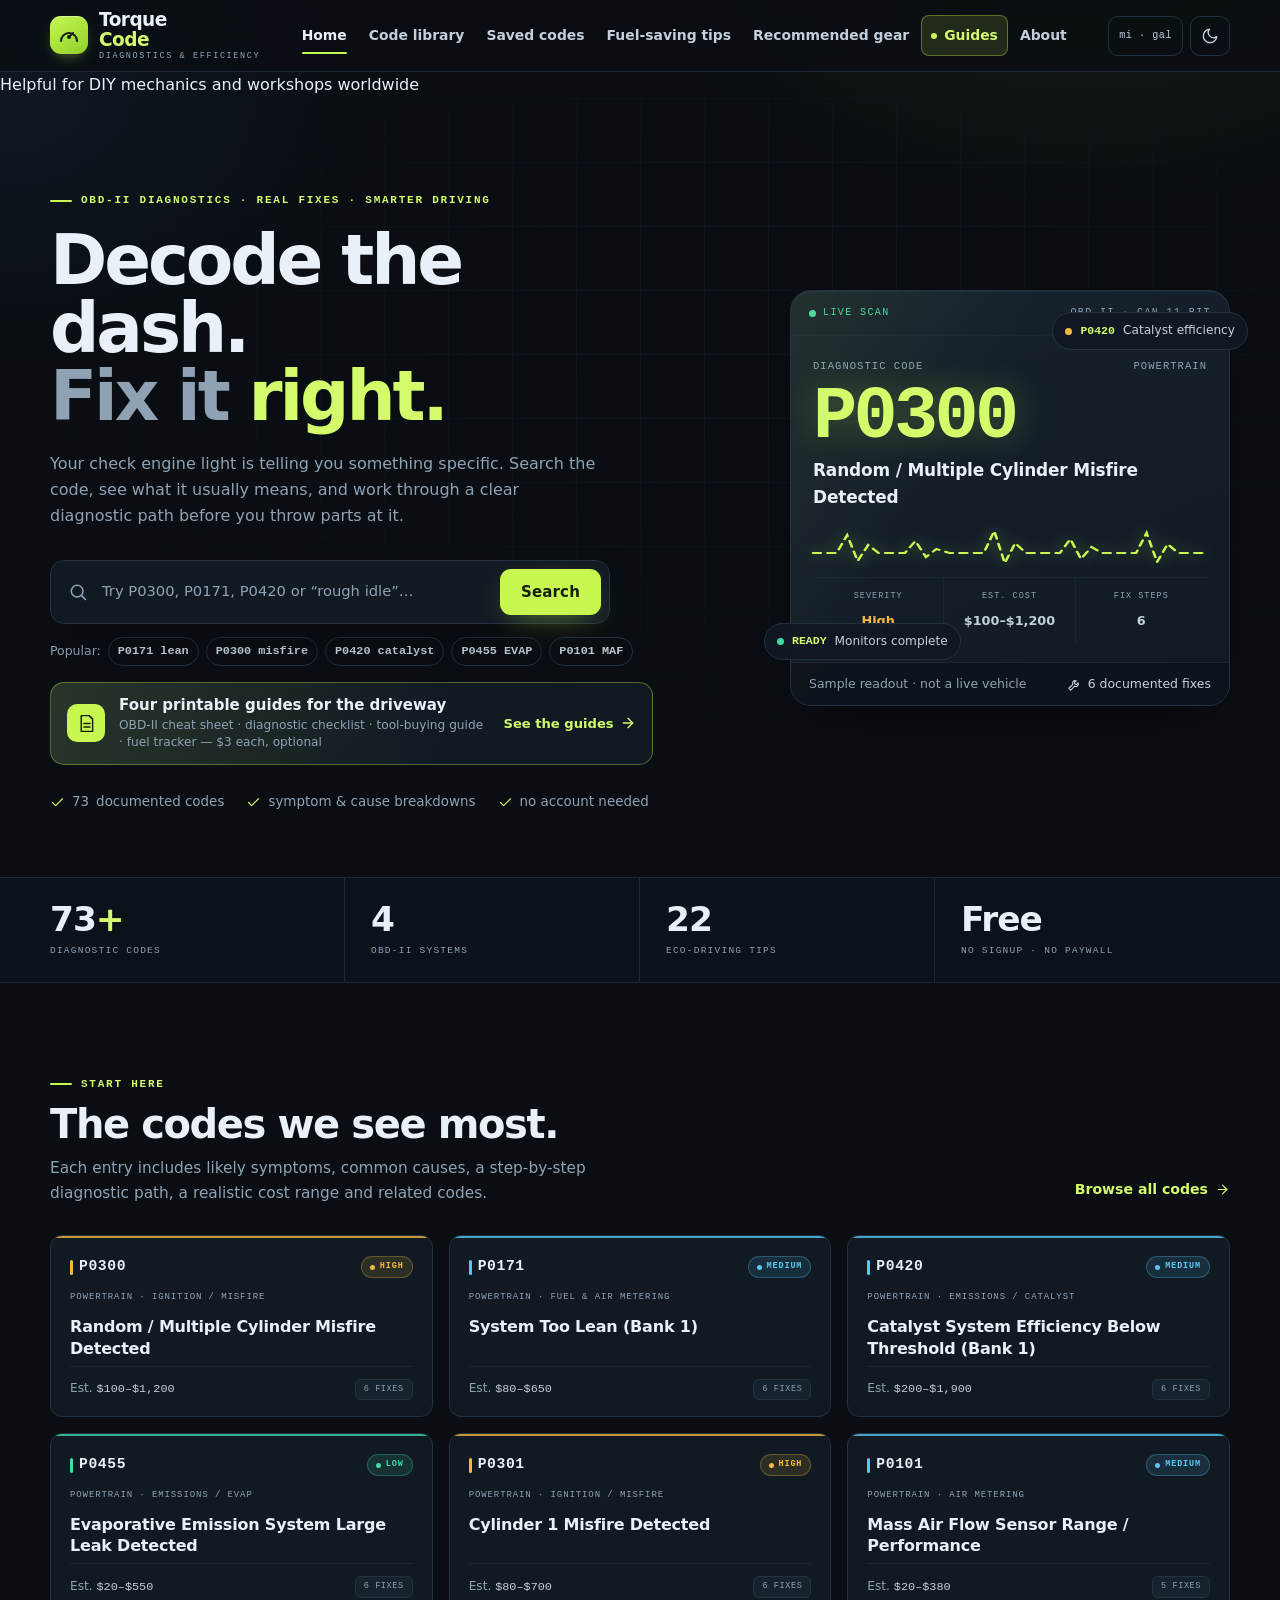
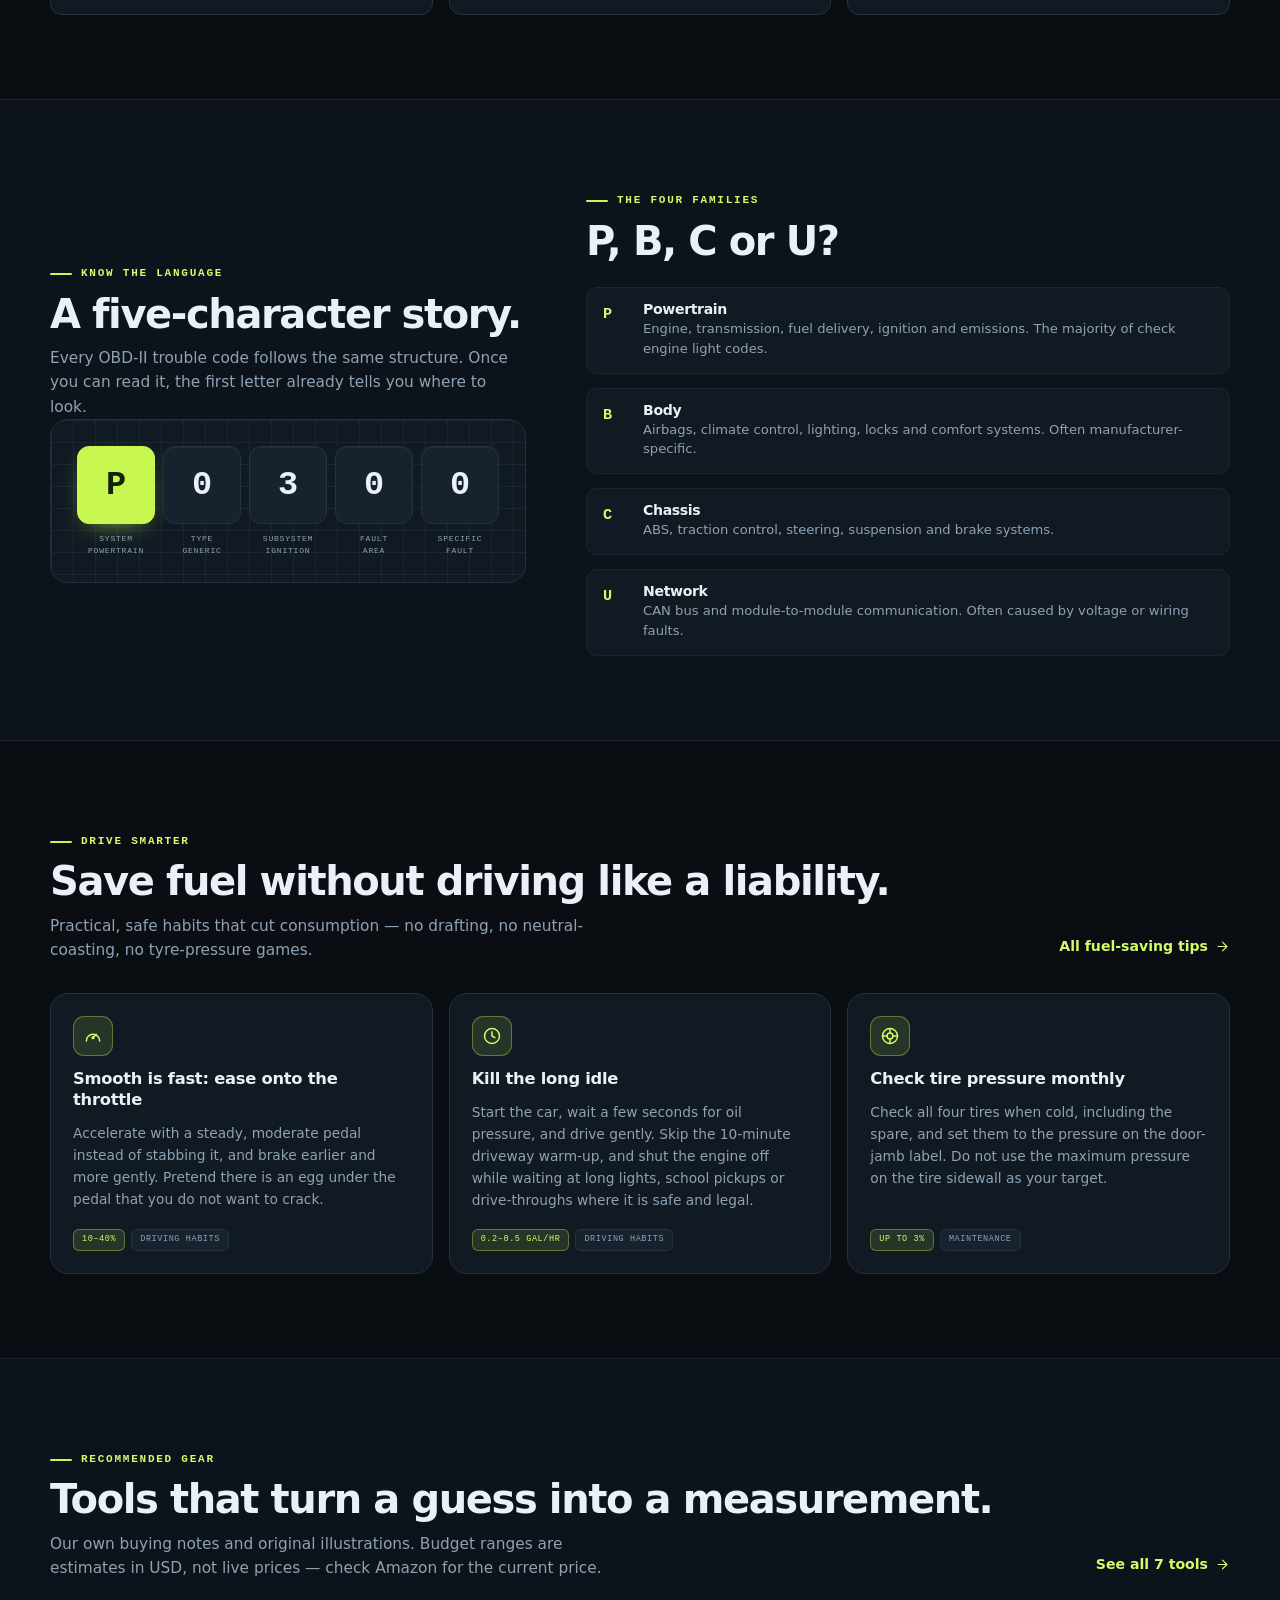
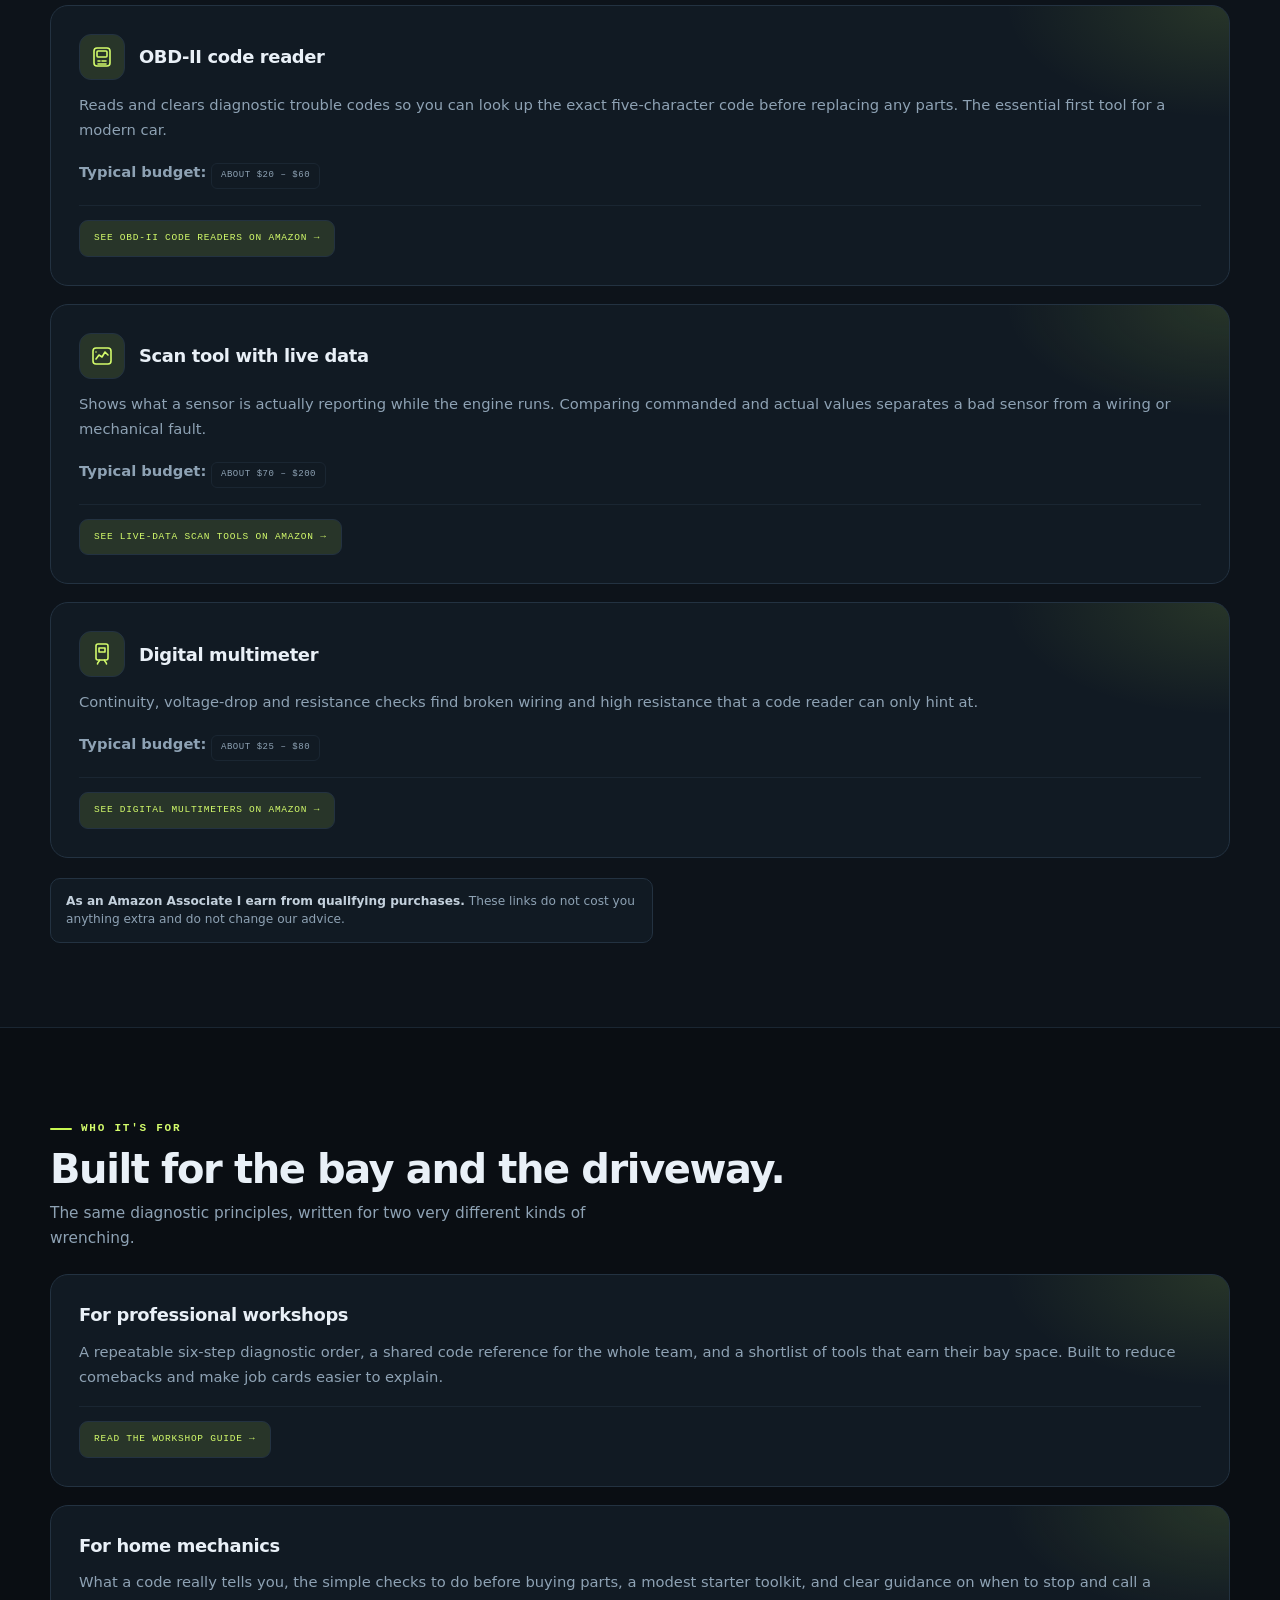
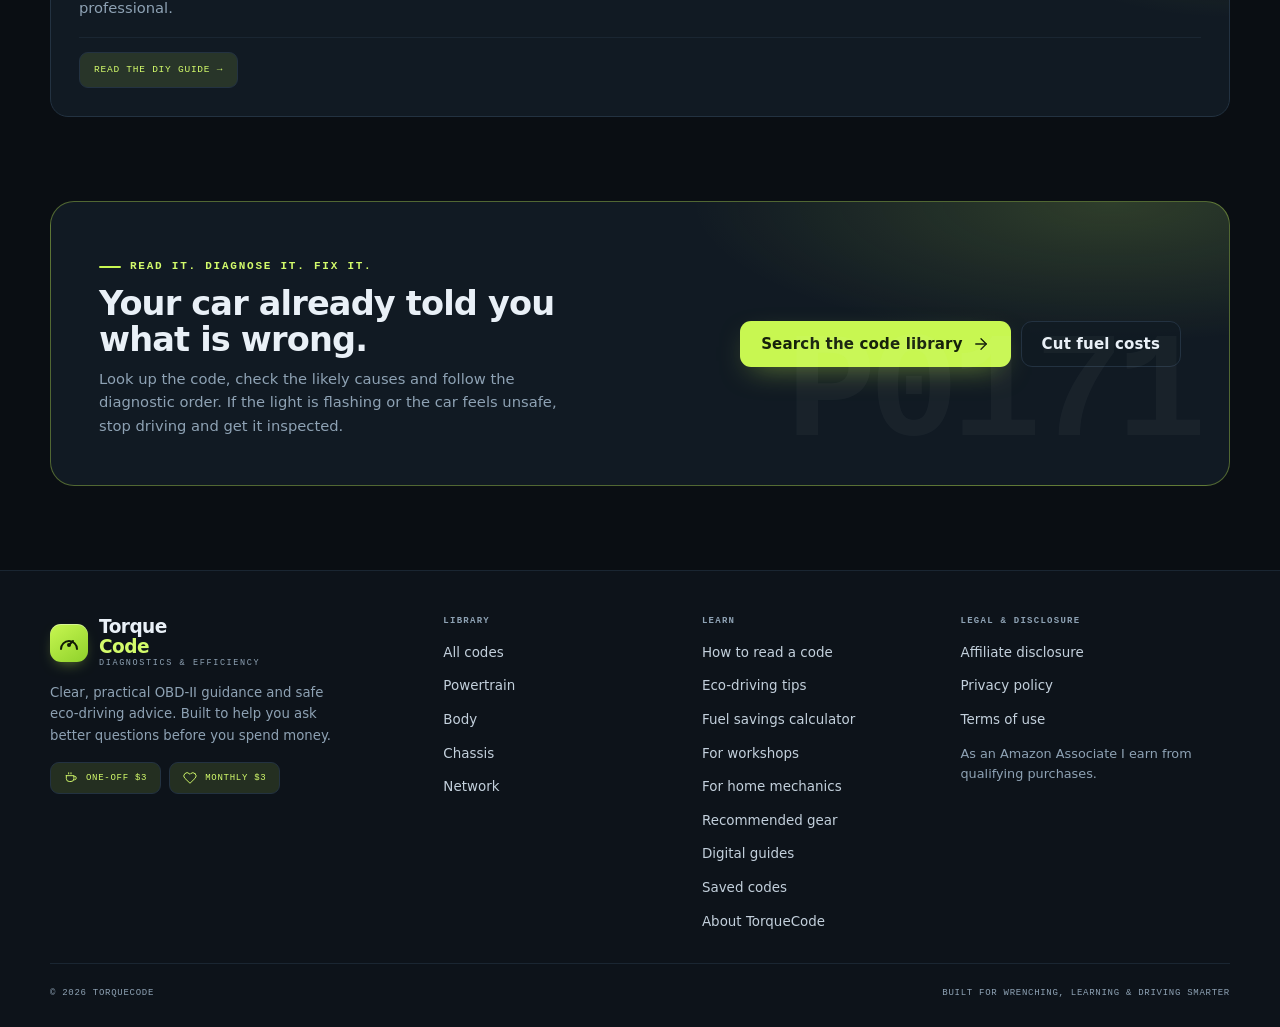
==== commit 6763afcb: "Show worldwide audience bar on every page" ====
--- a/torquecode-site/index.html
+++ b/torquecode-site/index.html
@@ -113,13 +113,13 @@
       </div>
     </div>
   </header>
+  <div class="worldwide-bar">Helpful for DIY mechanics and workshops worldwide</div>
 
   <main id="main">
     <section class="hero">
       <div class="container hero-grid">
         <div class="hero-copy">
           <span class="eyebrow">OBD-II diagnostics · real fixes · smarter driving</span>
-          <p class="worldwide-note">Helpful for DIY mechanics and workshops worldwide</p>
           <h1 class="hero-title">Decode the dash.<span class="line-2">Fix it <em>right.</em></span></h1>
           <p class="hero-sub">Your check engine light is telling you something specific. Search the code, see what it usually means, and work through a clear diagnostic path before you throw parts at it.</p>
 
--- a/torquecode-site/css/styles.css
+++ b/torquecode-site/css/styles.css
@@ -195,6 +195,15 @@
   display: none;
 }
 
+.worldwide-note {
+  margin: 8px 0 0;
+  font-family: var(--font-mono);
+  font-size: 11px;
+  font-weight: 500;
+  letter-spacing: 0.08em;
+  color: var(--muted);
+}
+
 .mono {
   font-family: var(--font-mono);
 }
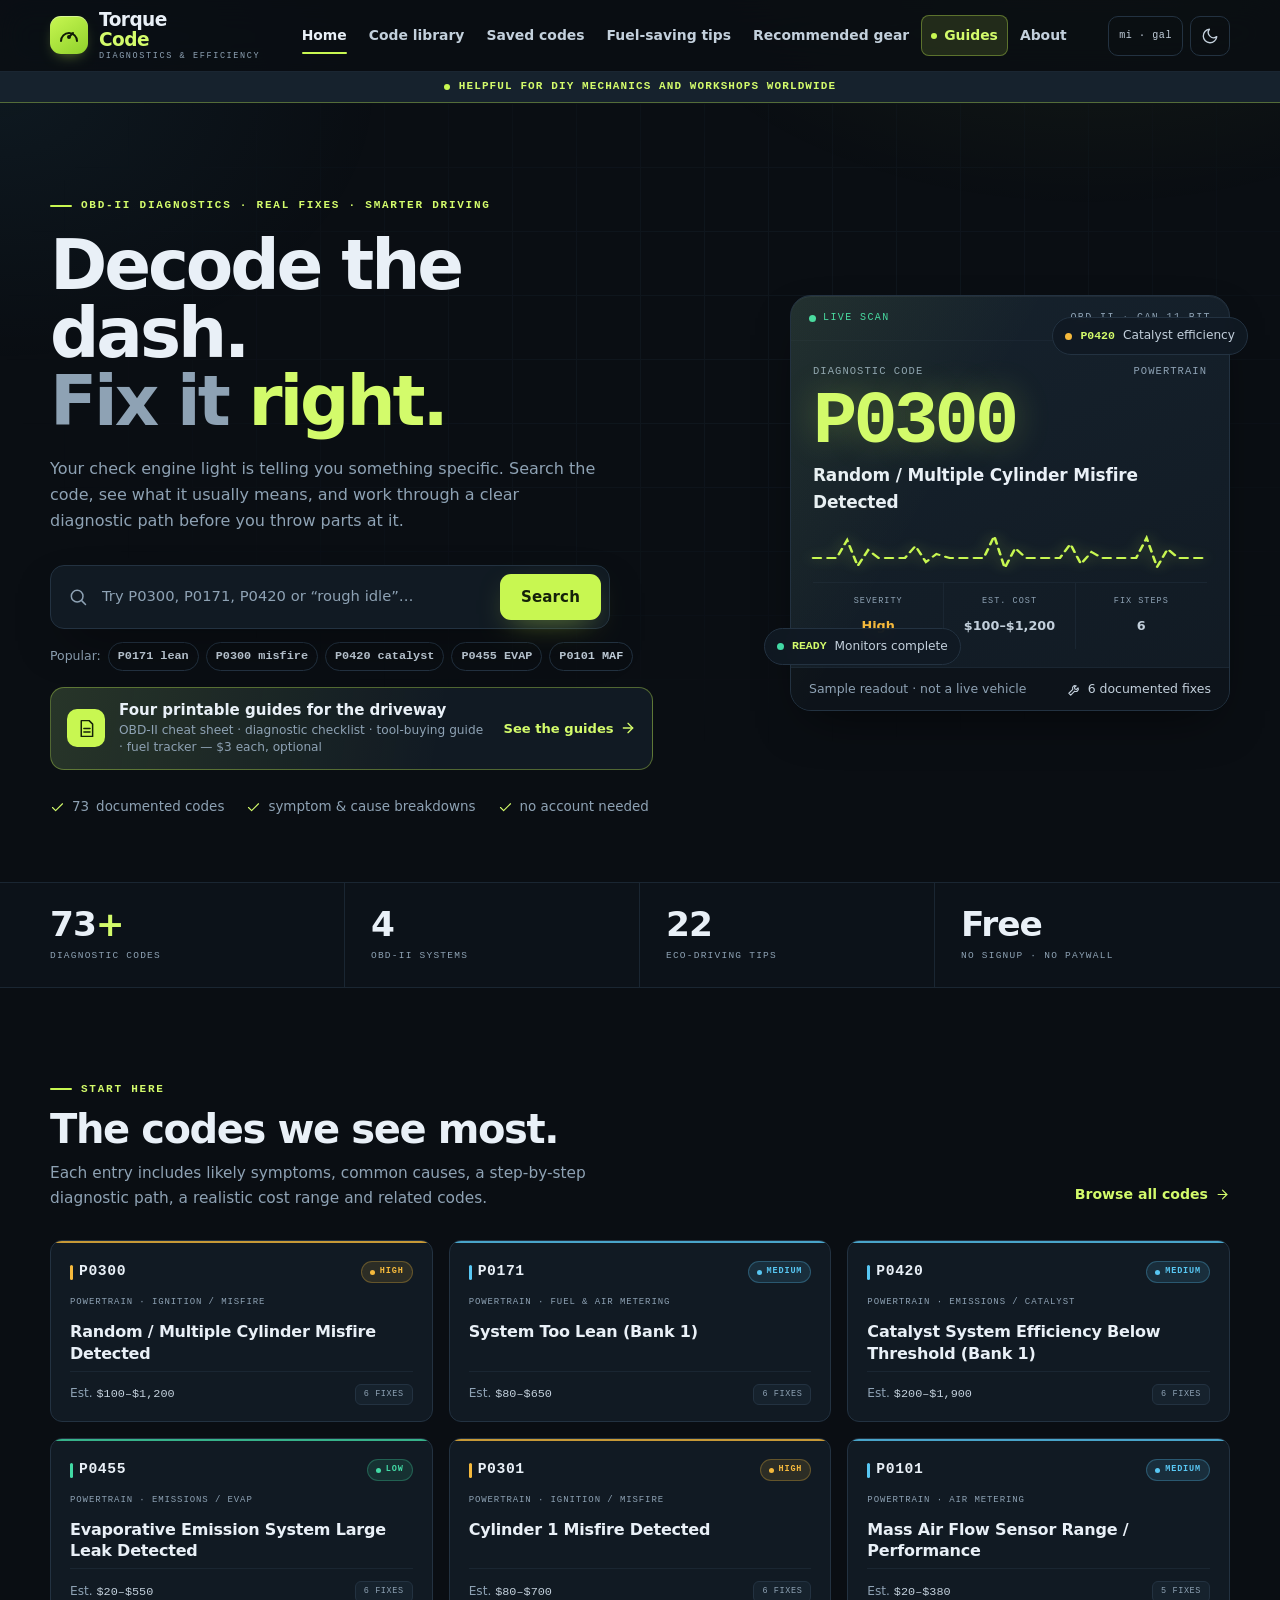
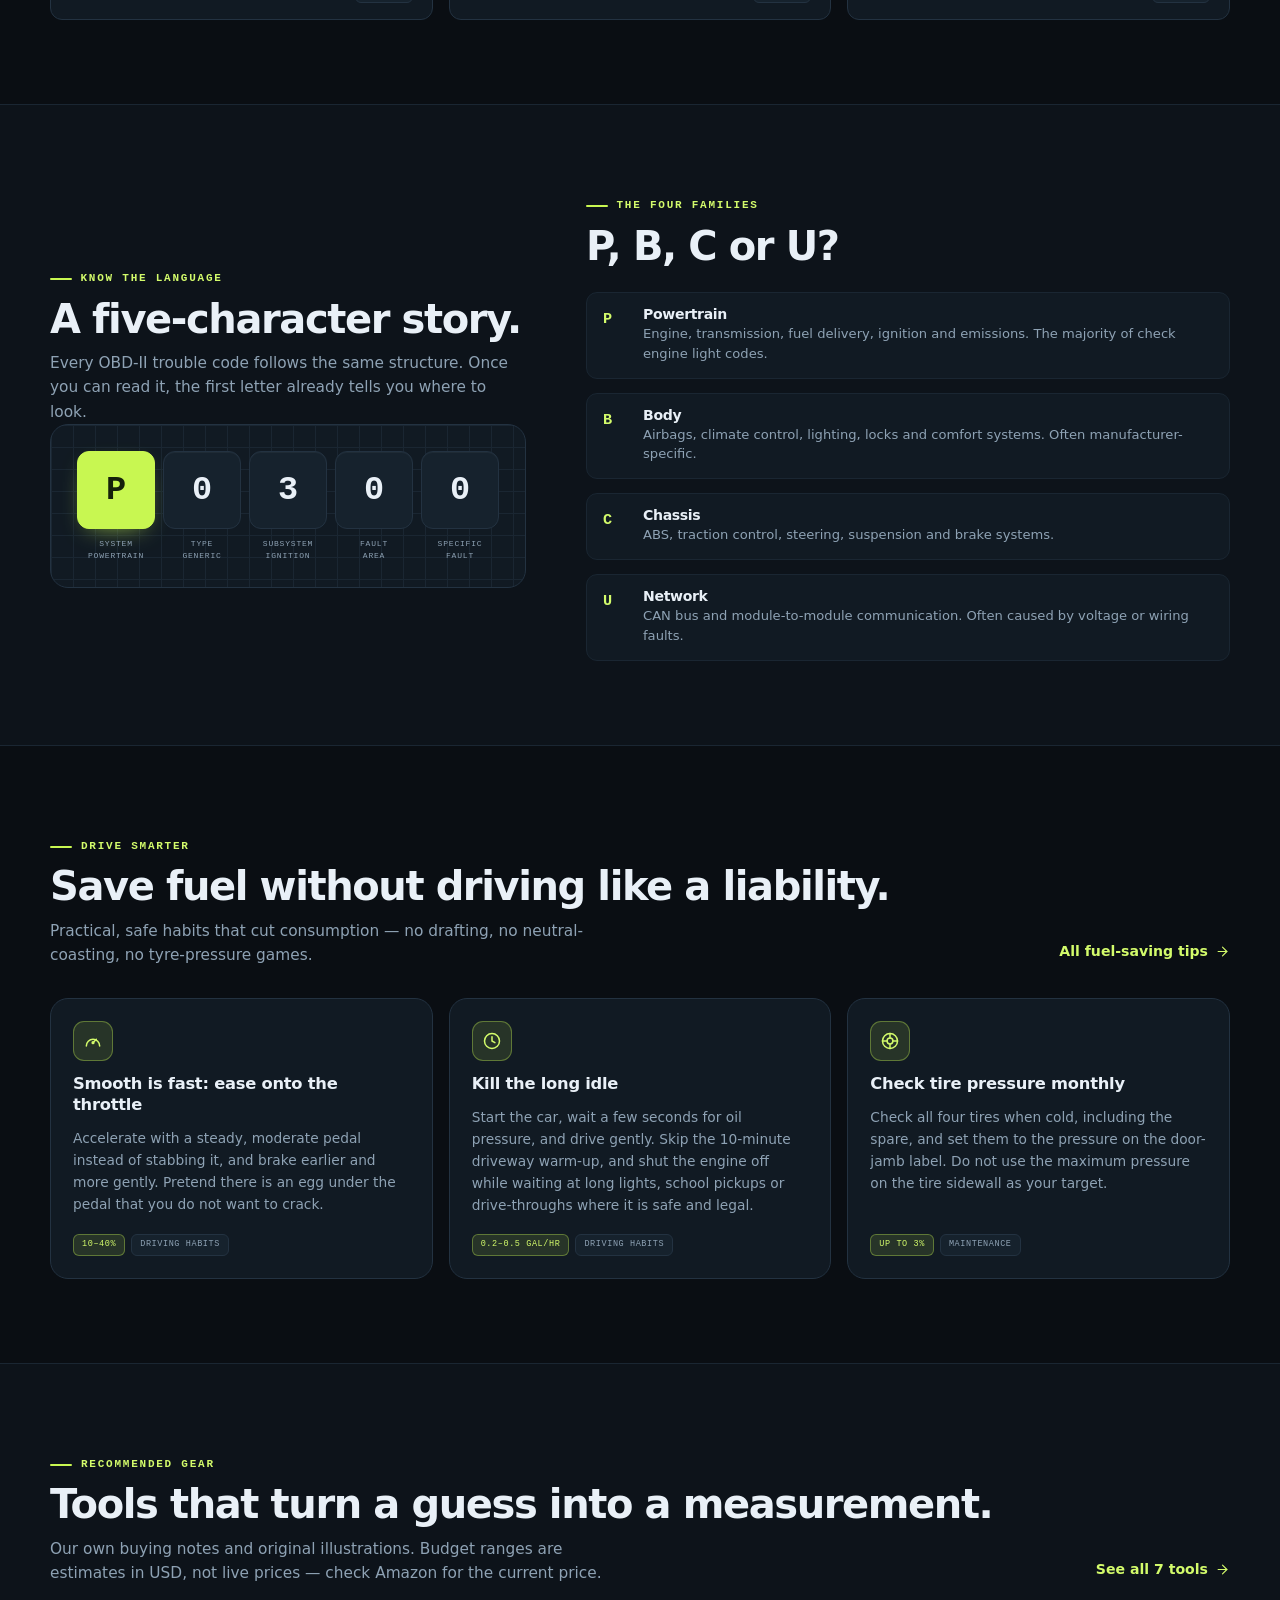
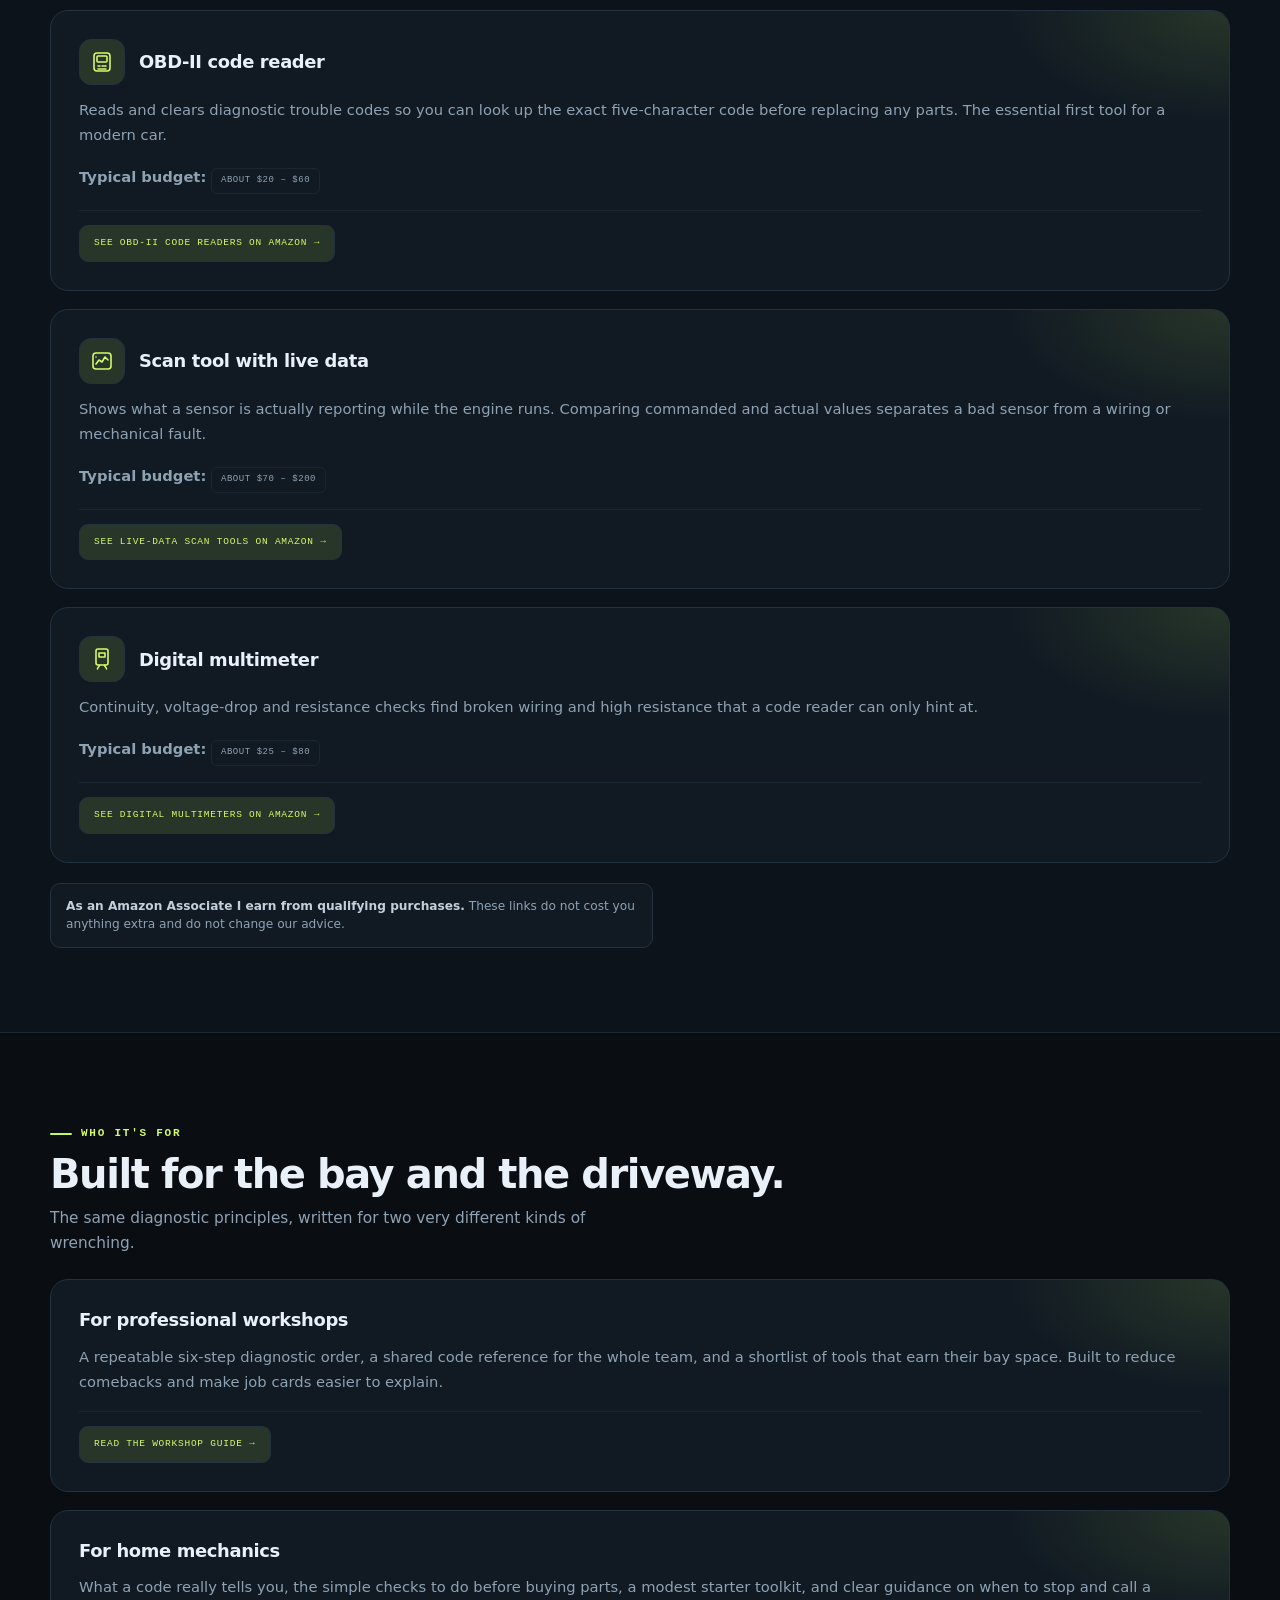
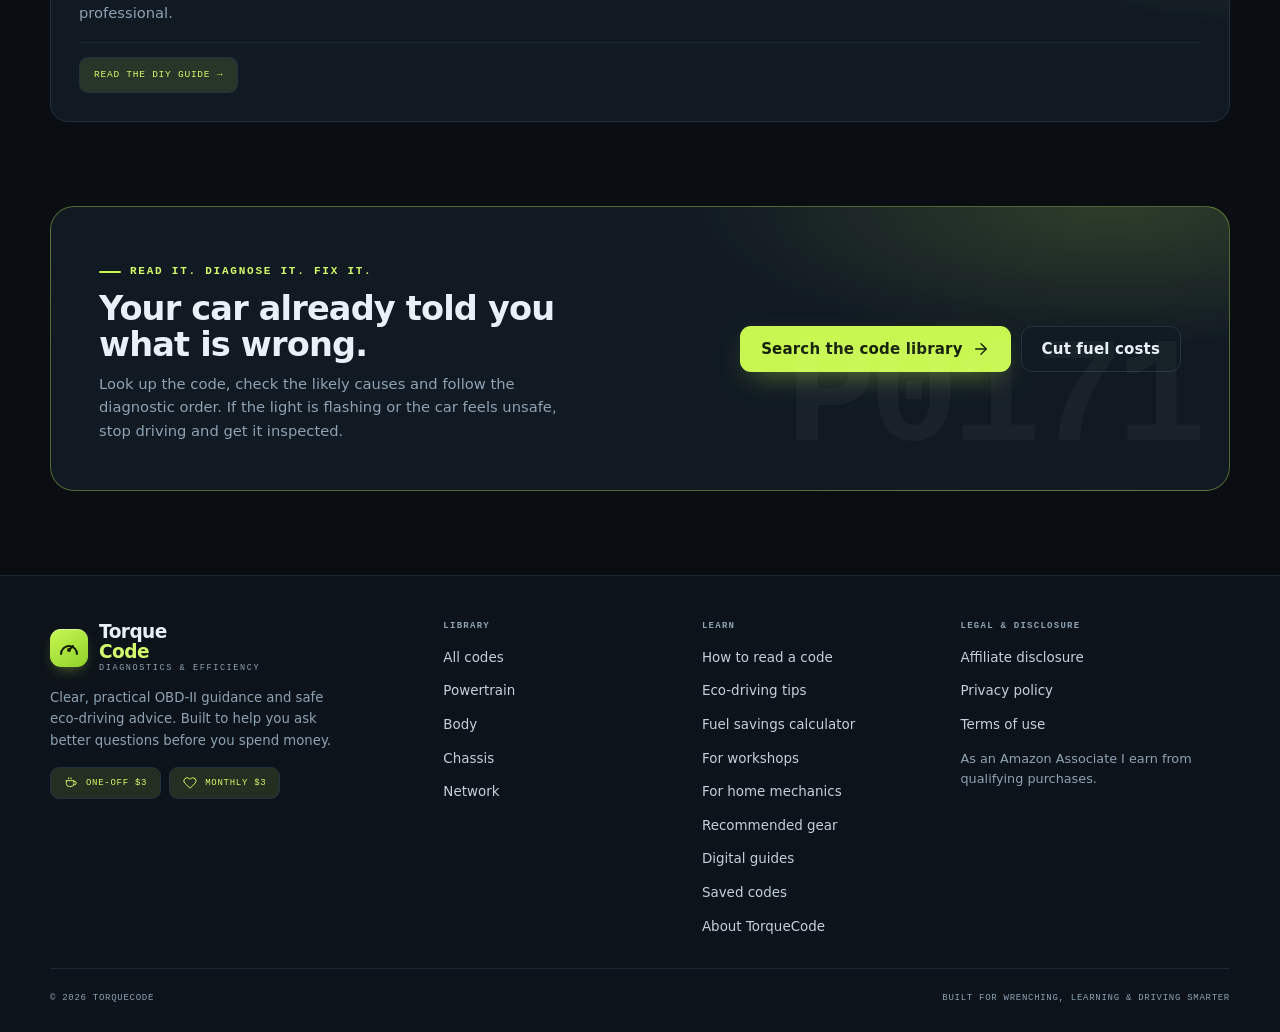
==== commit 78236541: "Cache-bust stylesheet for worldwide bar" ====
--- a/torquecode-site/index.html
+++ b/torquecode-site/index.html
@@ -60,7 +60,7 @@
   </script>
   <meta name="theme-color" content="#0a0e13">
   <link rel="icon" href="favicon.svg" type="image/svg+xml">
-  <link rel="stylesheet" href="css/styles.css?v=2">
+  <link rel="stylesheet" href="css/styles.css?v=worldwidebar20261120">
   <script>
     (function () {
       try {
--- a/torquecode-site/css/styles.css
+++ b/torquecode-site/css/styles.css
@@ -31,6 +31,7 @@
   --font-mono: "Cascadia Mono", "SF Mono", "Consolas", "Liberation Mono", monospace;
   --max: 1180px;
   --header-h: 72px;
+  --bar-h: 30px;
   color-scheme: dark;
 }
 
@@ -67,7 +68,7 @@
 
 html {
   scroll-behavior: smooth;
-  scroll-padding-top: calc(var(--header-h) + 24px);
+  scroll-padding-top: calc(var(--header-h) + var(--bar-h) + 24px);
 }
 
 body {
@@ -195,13 +196,34 @@
   display: none;
 }
 
-.worldwide-note {
-  margin: 8px 0 0;
+.worldwide-bar {
+  position: sticky;
+  top: var(--header-h);
+  z-index: 99;
+  display: flex;
+  align-items: center;
+  justify-content: center;
+  min-height: var(--bar-h);
+  padding: 6px 20px;
+  border-bottom: 1px solid var(--accent-line);
+  background: var(--panel-2);
+  color: var(--accent-text);
   font-family: var(--font-mono);
   font-size: 11px;
-  font-weight: 500;
-  letter-spacing: 0.08em;
-  color: var(--muted);
+  font-weight: 600;
+  letter-spacing: 0.1em;
+  text-transform: uppercase;
+  text-align: center;
+}
+
+.worldwide-bar::before {
+  content: "";
+  width: 6px;
+  height: 6px;
+  margin-right: 9px;
+  flex: 0 0 auto;
+  border-radius: 50%;
+  background: var(--accent);
 }
 
 .mono {
@@ -3287,7 +3309,13 @@
 }
 
 @media (max-width: 600px) {
-  :root { --header-h: 64px; }
+  :root { --header-h: 64px; --bar-h: 28px; }
+
+  .worldwide-bar {
+    padding: 5px 14px;
+    font-size: 9.5px;
+    letter-spacing: 0.06em;
+  }
 
   .container { width: calc(100% - 32px); }
 
@@ -3384,7 +3412,7 @@
 }
 
 @media print {
-  .site-header, .site-footer, .hero::before, .float-chip, .modal-backdrop, .search-shell, .library-toolbar { display: none !important; }
+  .site-header, .worldwide-bar, .site-footer, .hero::before, .float-chip, .modal-backdrop, .search-shell, .library-toolbar { display: none !important; }
   body { background: #fff; color: #000; }
   .code-card { break-inside: avoid; border-color: #ccc; }
 }
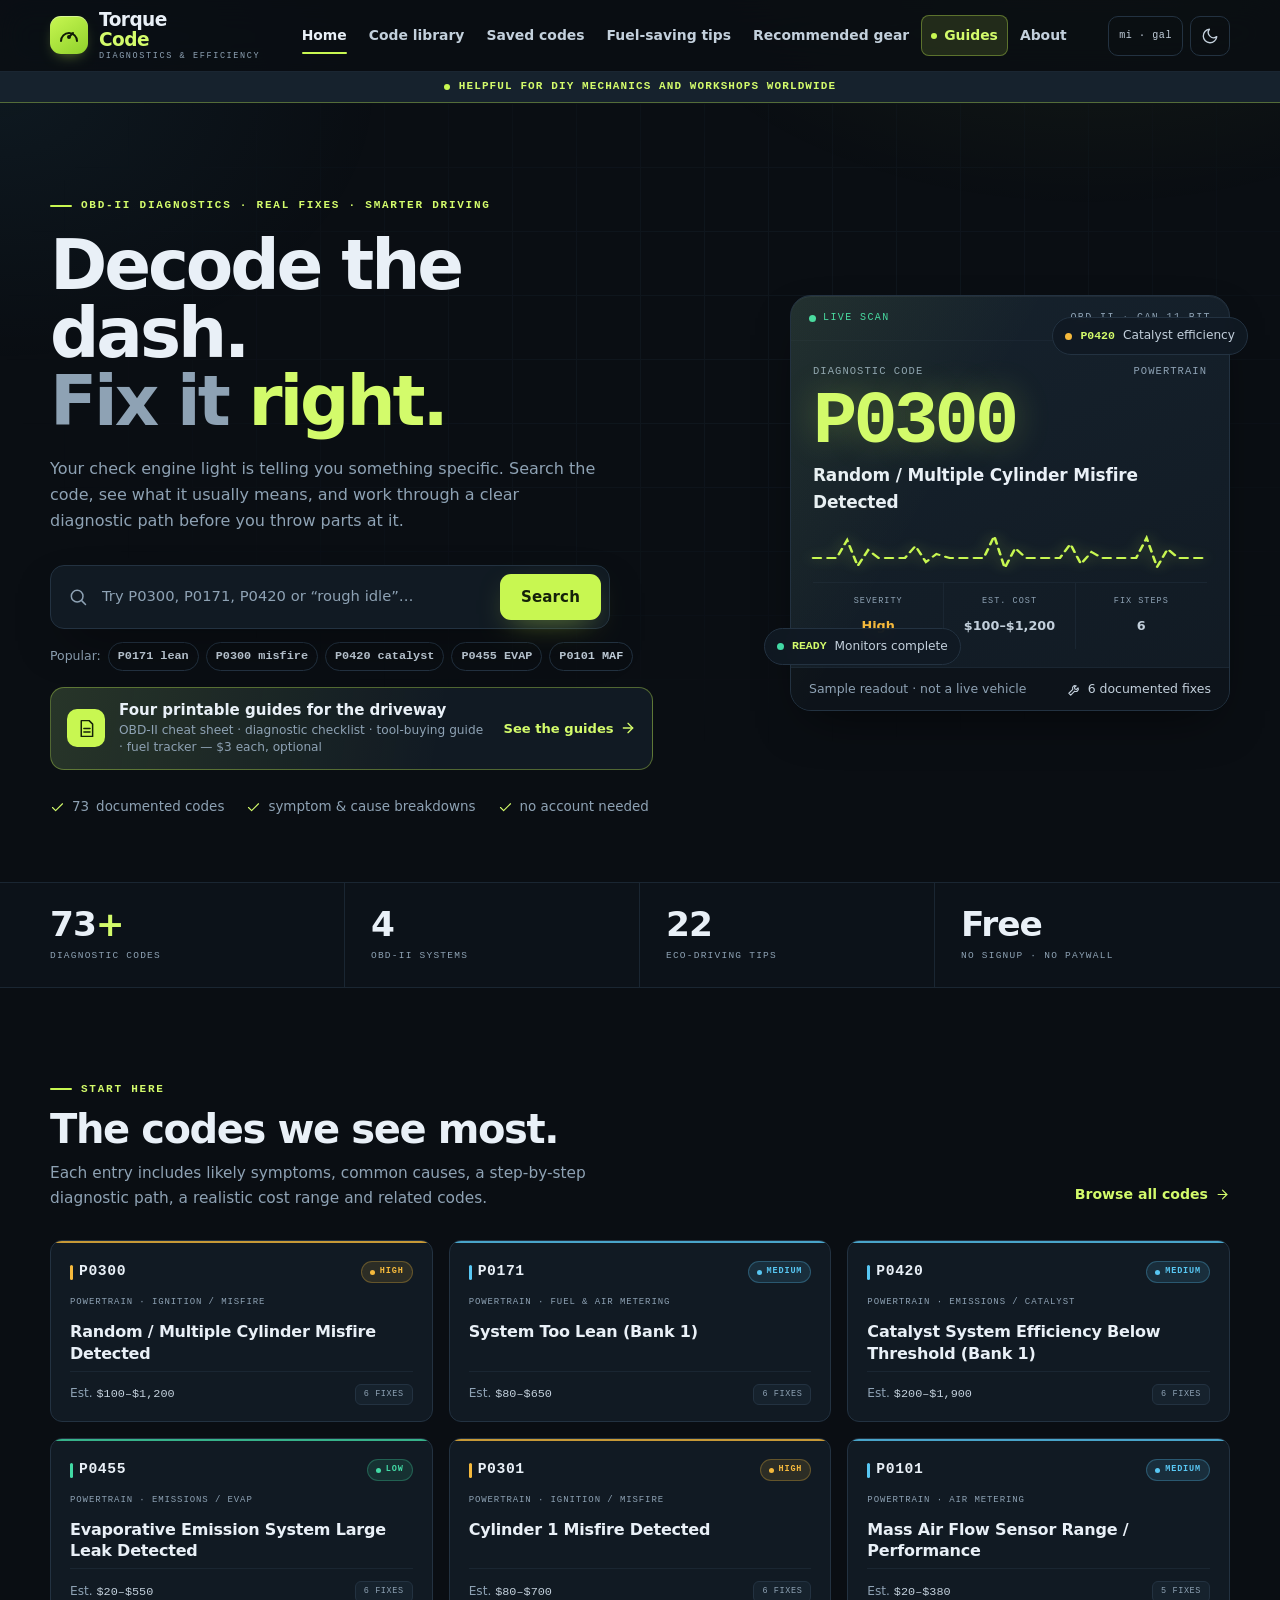
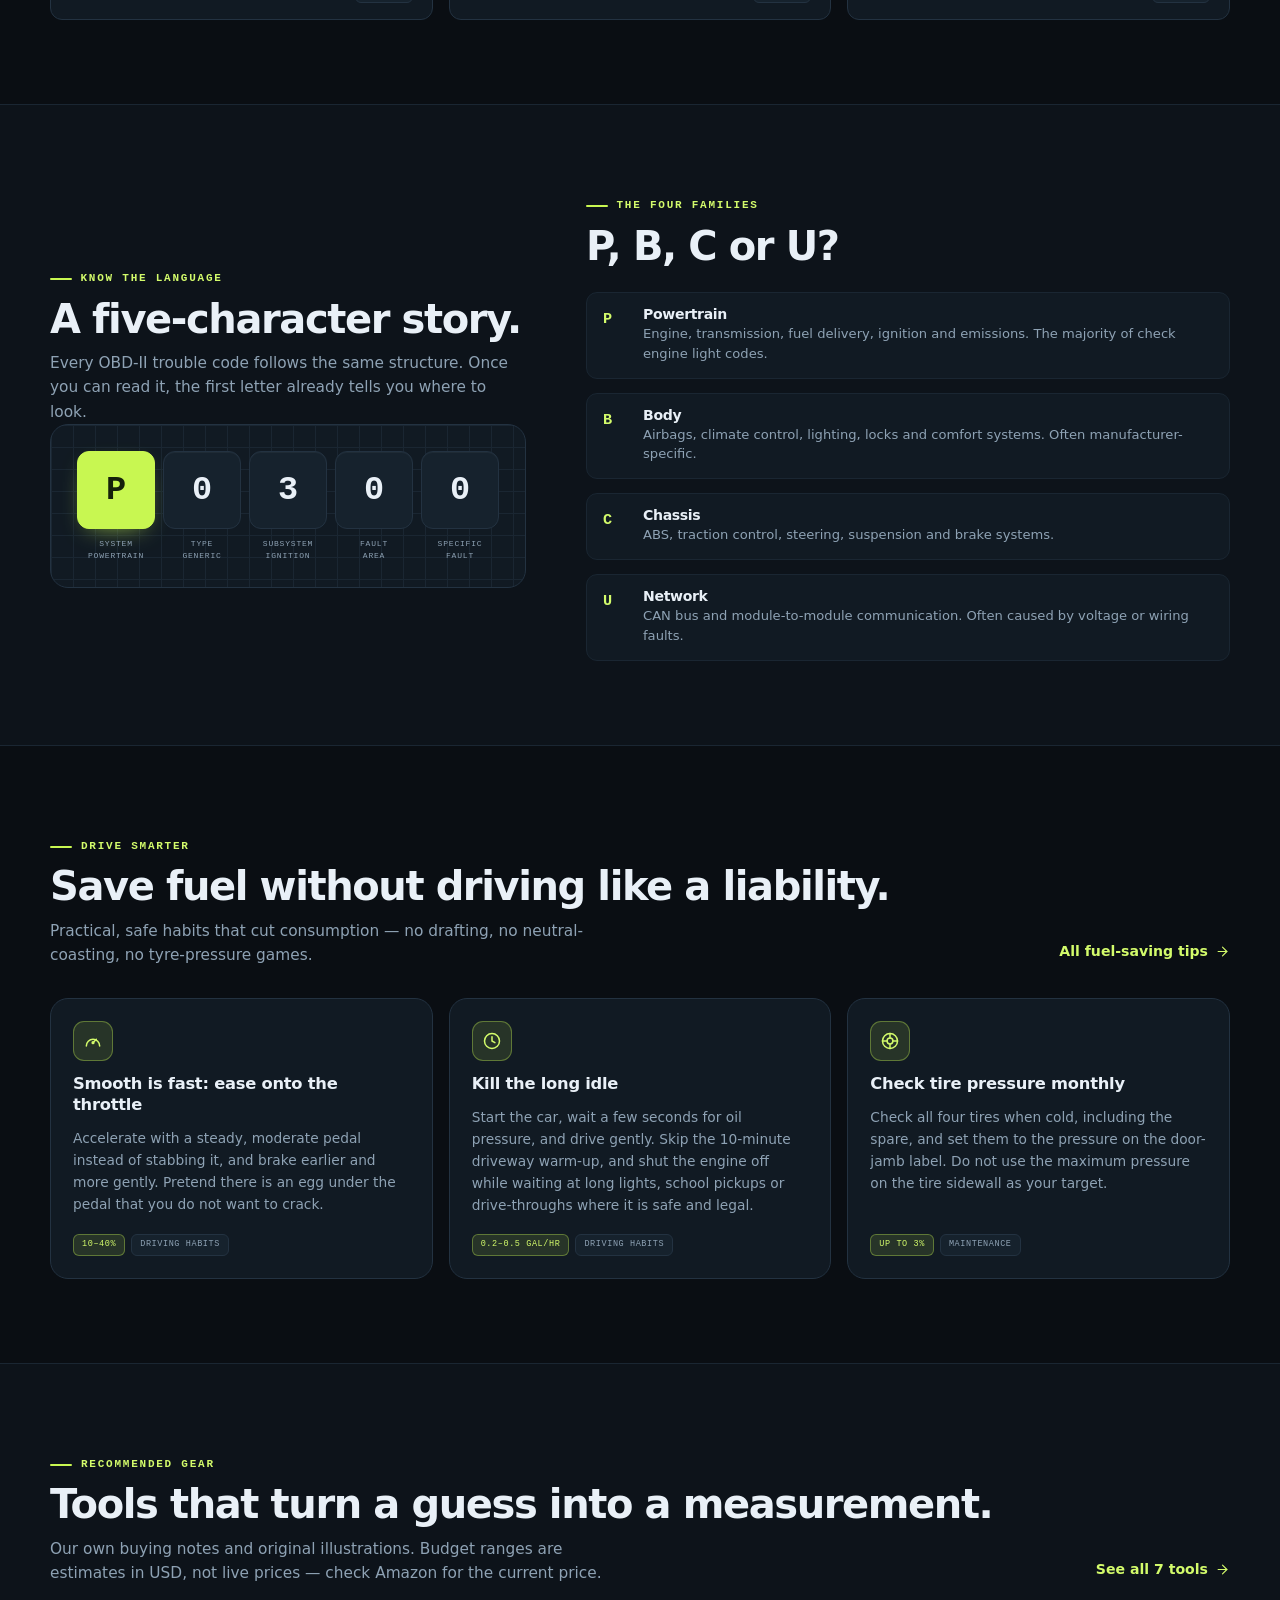
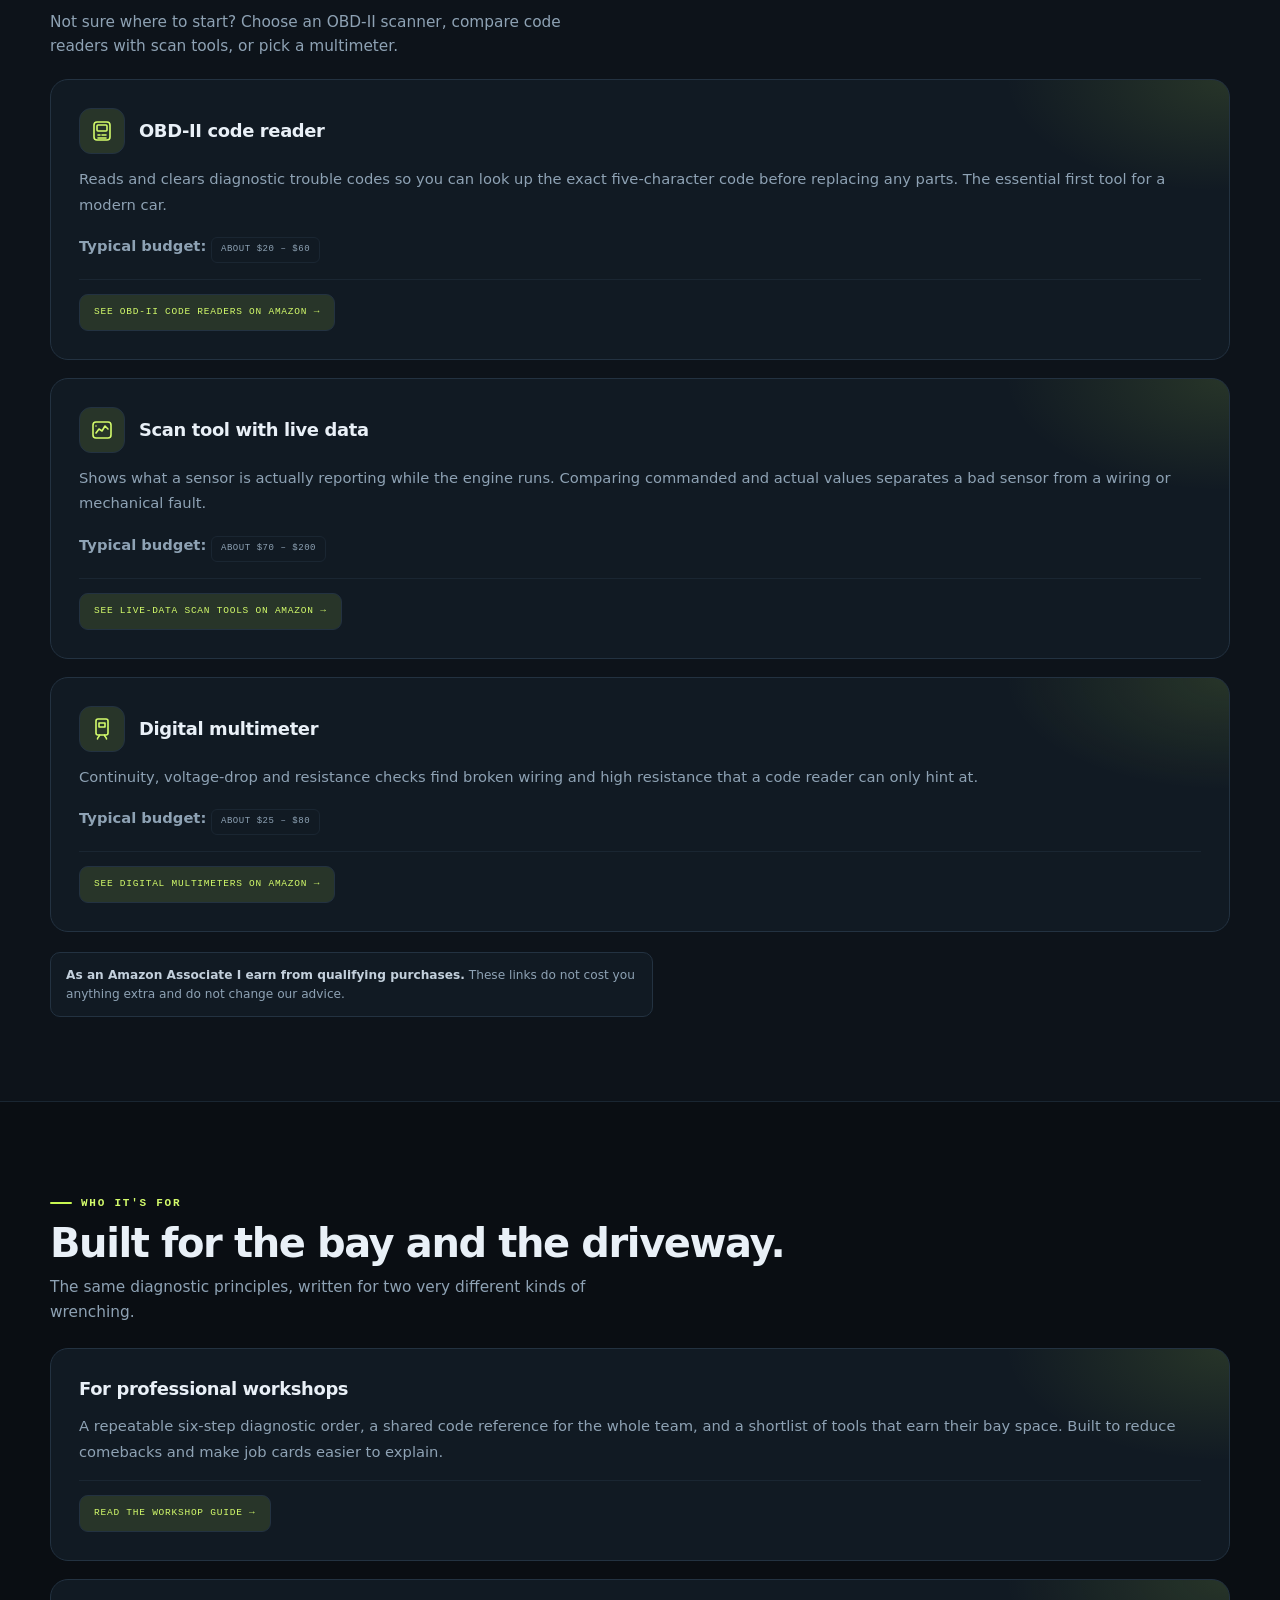
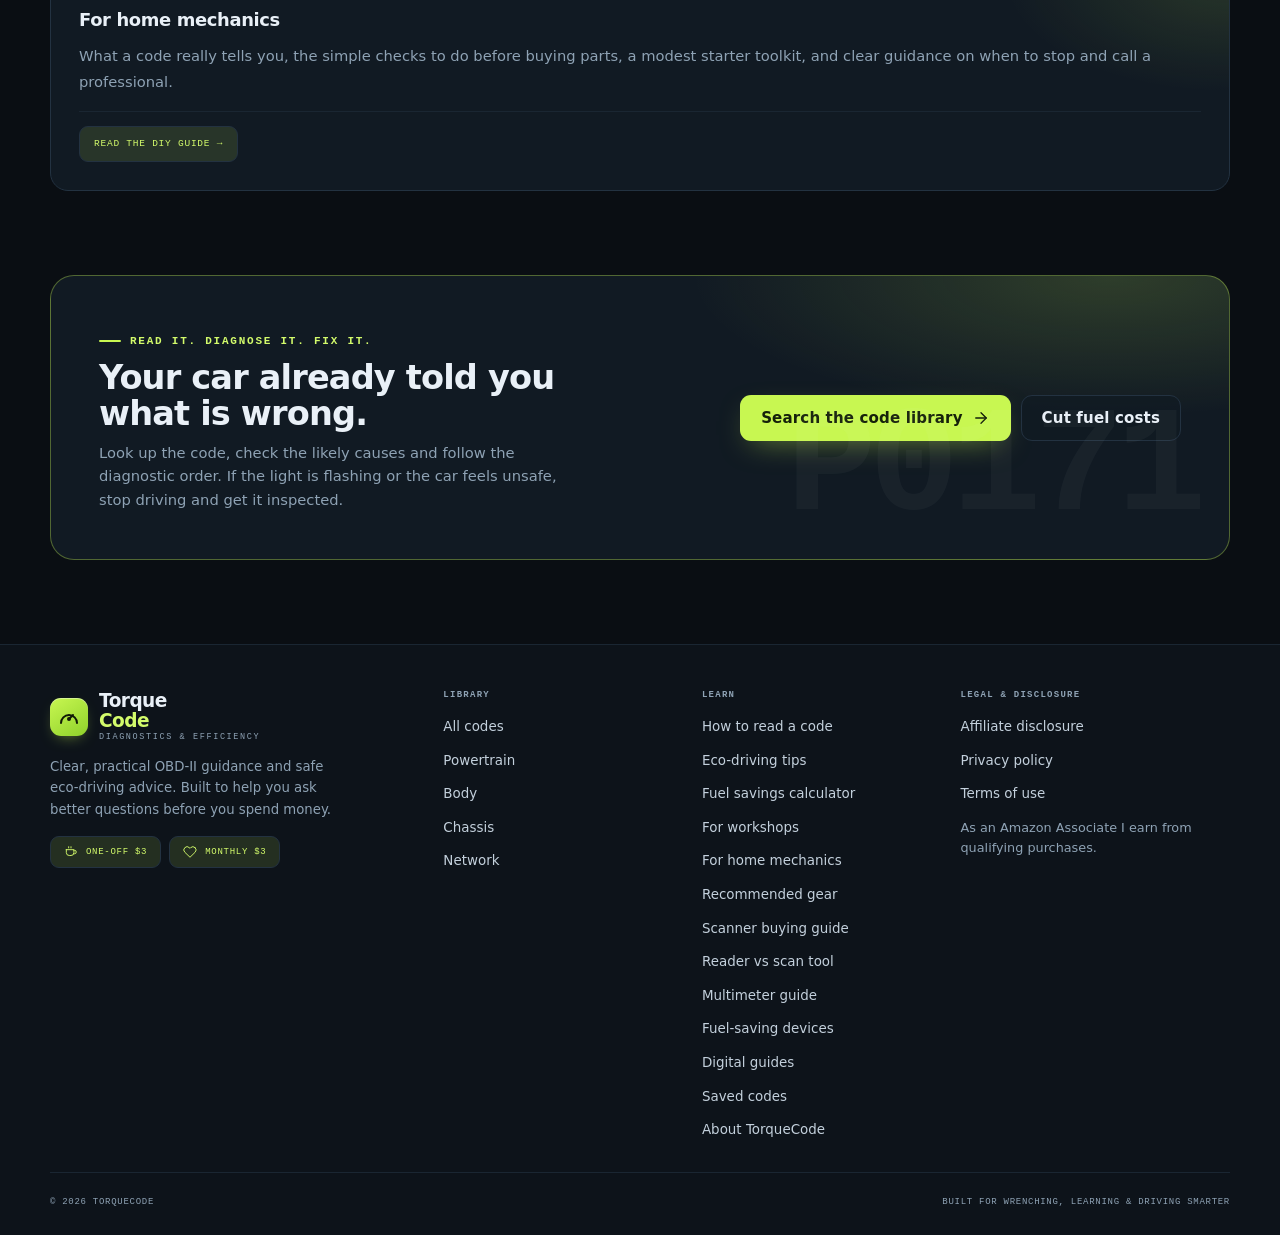
==== commit 46384494: "Link new buying guides across the site" ====
--- a/torquecode-site/index.html
+++ b/torquecode-site/index.html
@@ -303,6 +303,7 @@
           </div>
           <a class="link-arrow" href="gear.html">See all 7 tools <svg class="icon" viewBox="0 0 24 24" aria-hidden="true"><path d="M5 12h14"/><path d="m12 5 7 7-7 7"/></svg></a>
         </div>
+        <p class="section-sub" style="margin-bottom:20px;">Not sure where to start? <a href="scanner-buying-guide.html">Choose an OBD-II scanner</a>, <a href="code-reader-vs-scanner.html">compare code readers with scan tools</a>, or <a href="multimeter-buying-guide.html">pick a multimeter</a>.</p>
         <div class="legal-stack">
           <article class="legal-block">
             <div class="gear-block-head">
@@ -428,6 +429,10 @@
             <li><a href="for-workshops.html">For workshops</a></li>
             <li><a href="for-home-mechanics.html">For home mechanics</a></li>
             <li><a href="gear.html">Recommended gear</a></li>
+            <li><a href="scanner-buying-guide.html">Scanner buying guide</a></li>
+            <li><a href="code-reader-vs-scanner.html">Reader vs scan tool</a></li>
+            <li><a href="multimeter-buying-guide.html">Multimeter guide</a></li>
+            <li><a href="fuel-saving-devices.html">Fuel-saving devices</a></li>
             <li><a href="digital-products.html">Digital guides</a></li>
             <li><a href="codes.html?view=saved">Saved codes</a></li>
             <li><a href="about.html">About TorqueCode</a></li>
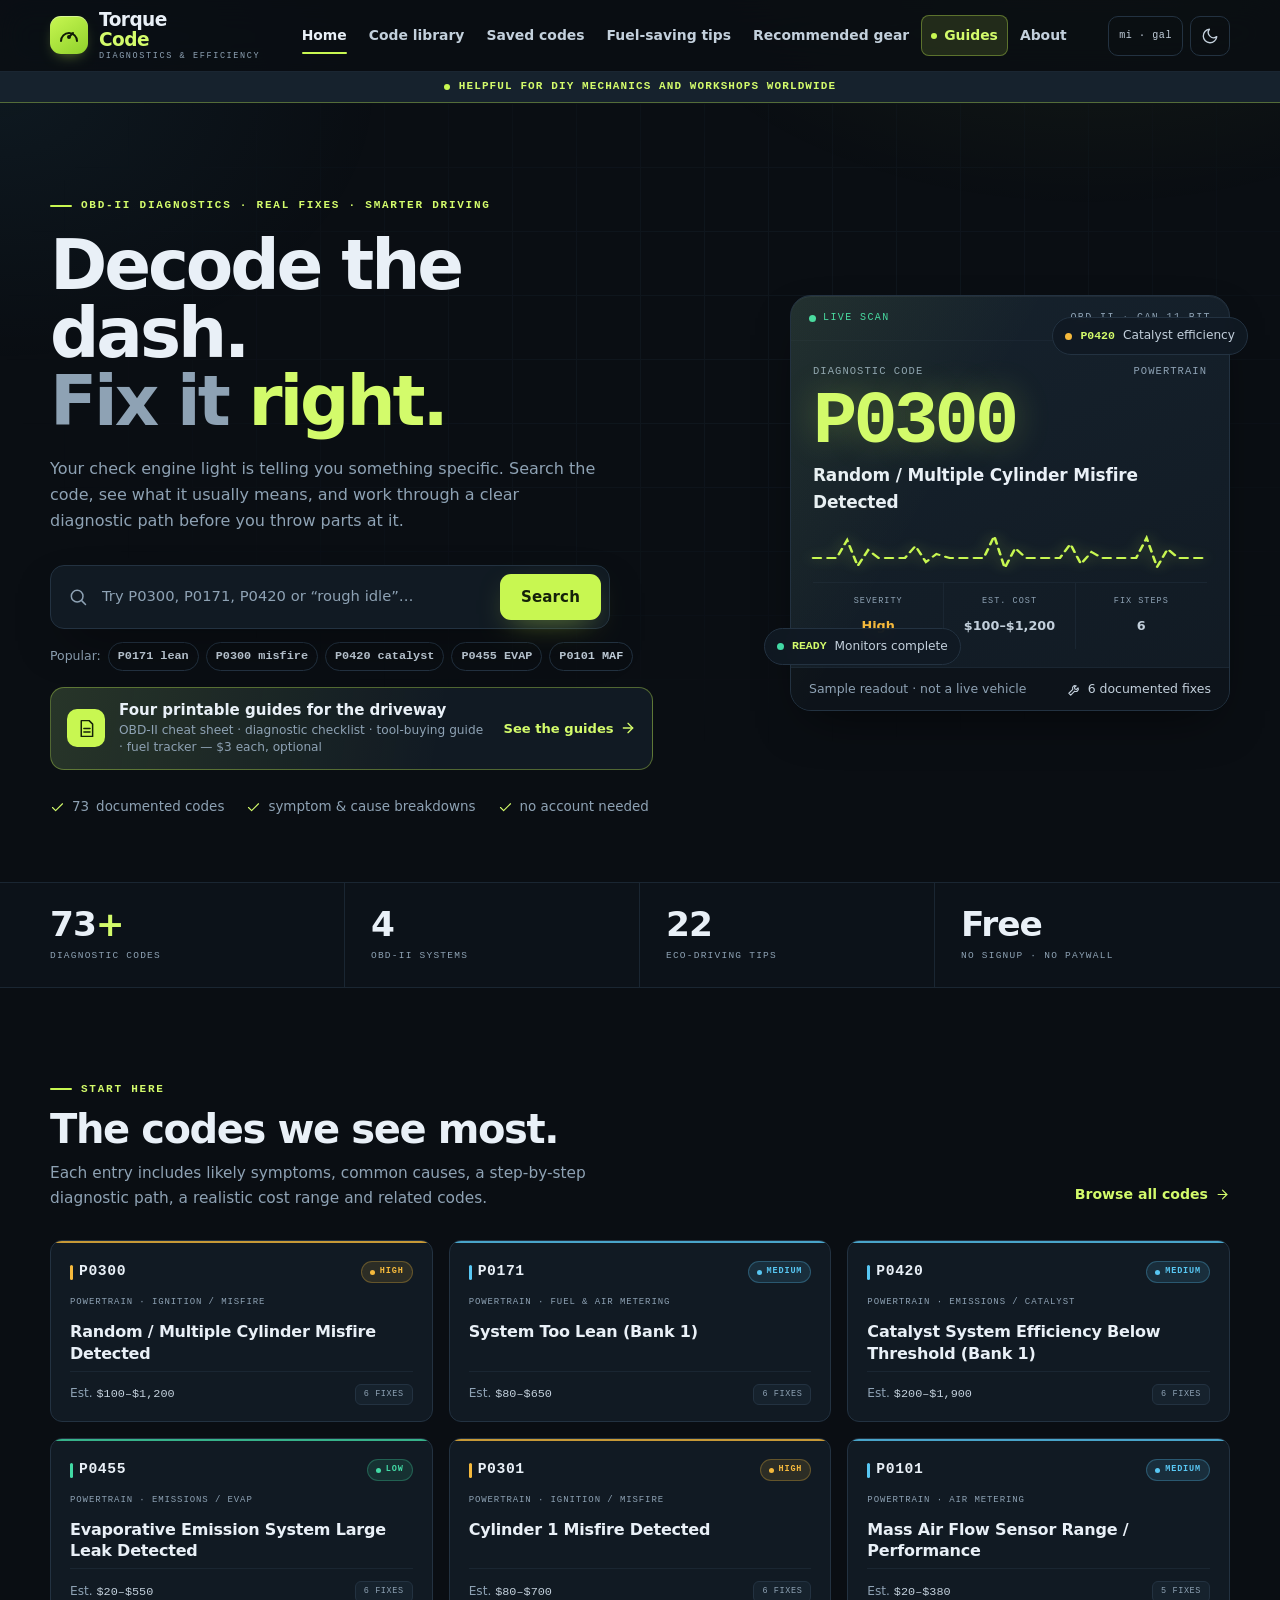
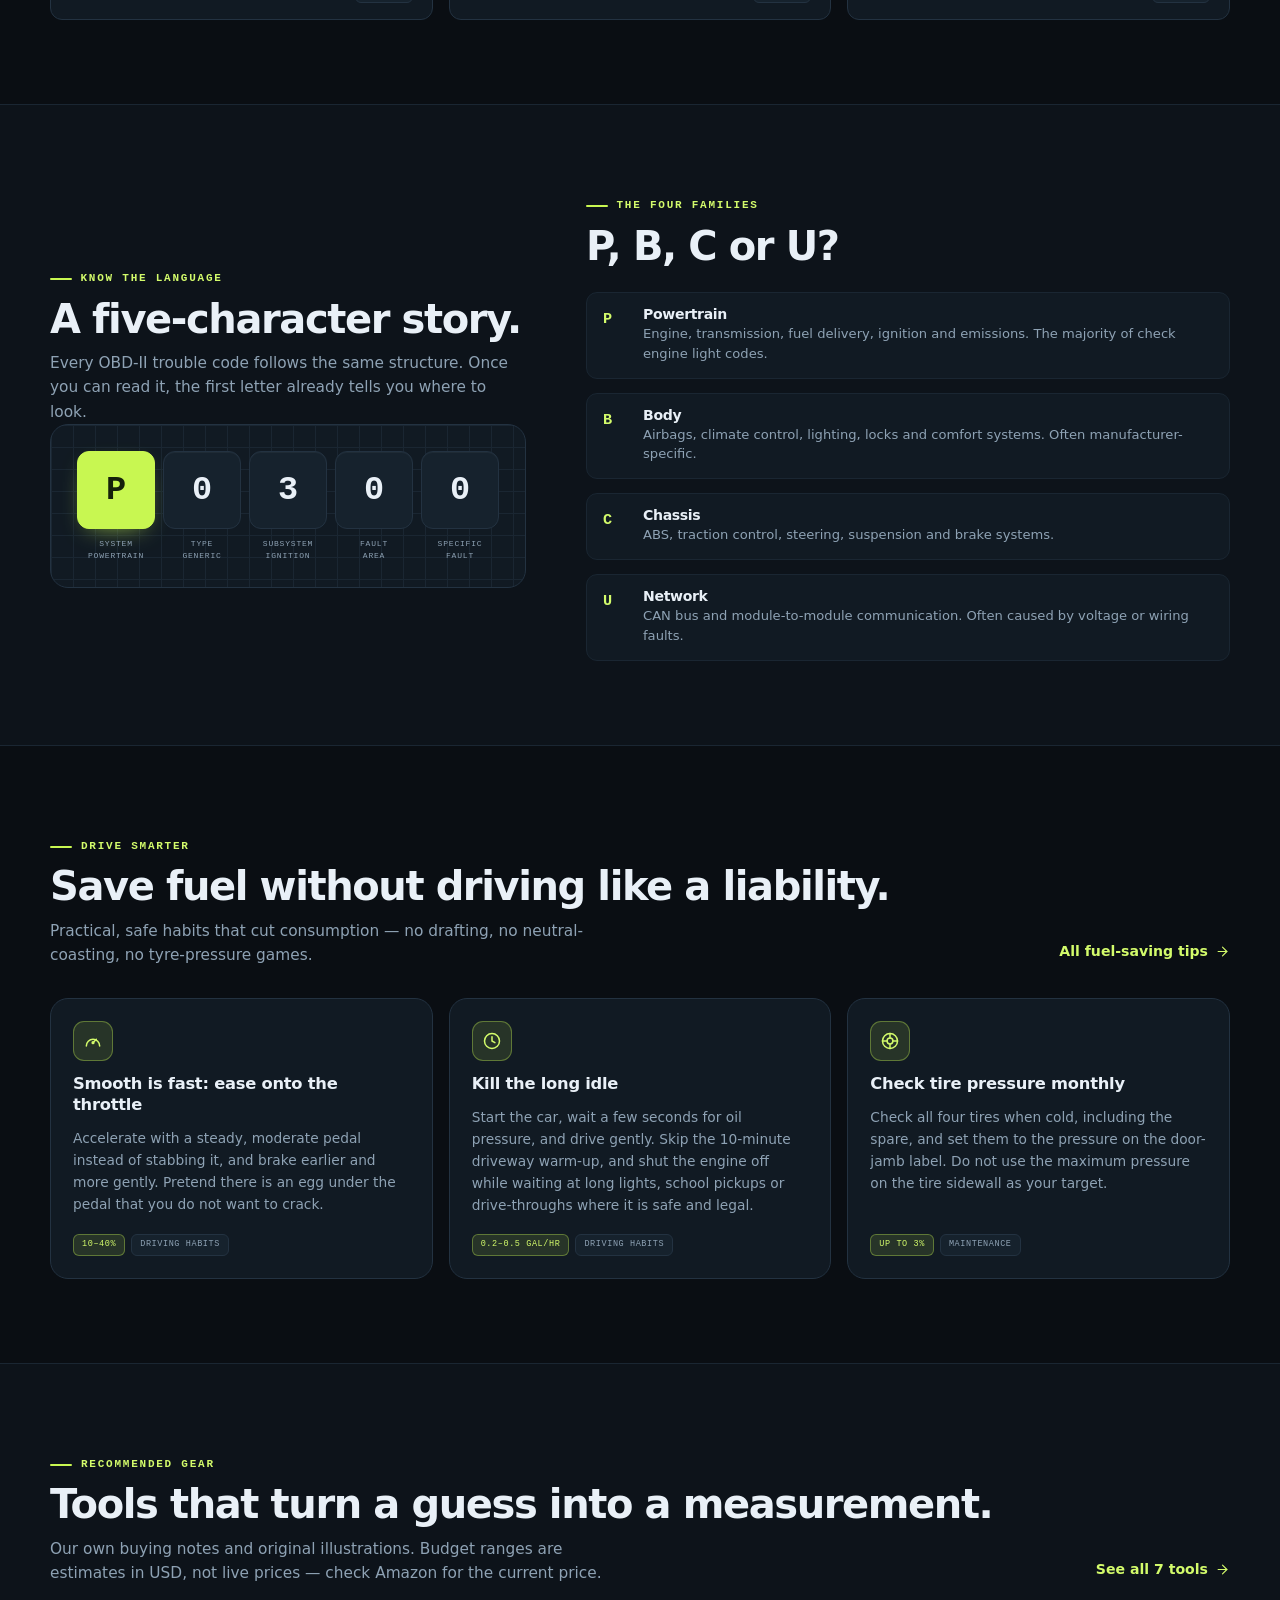
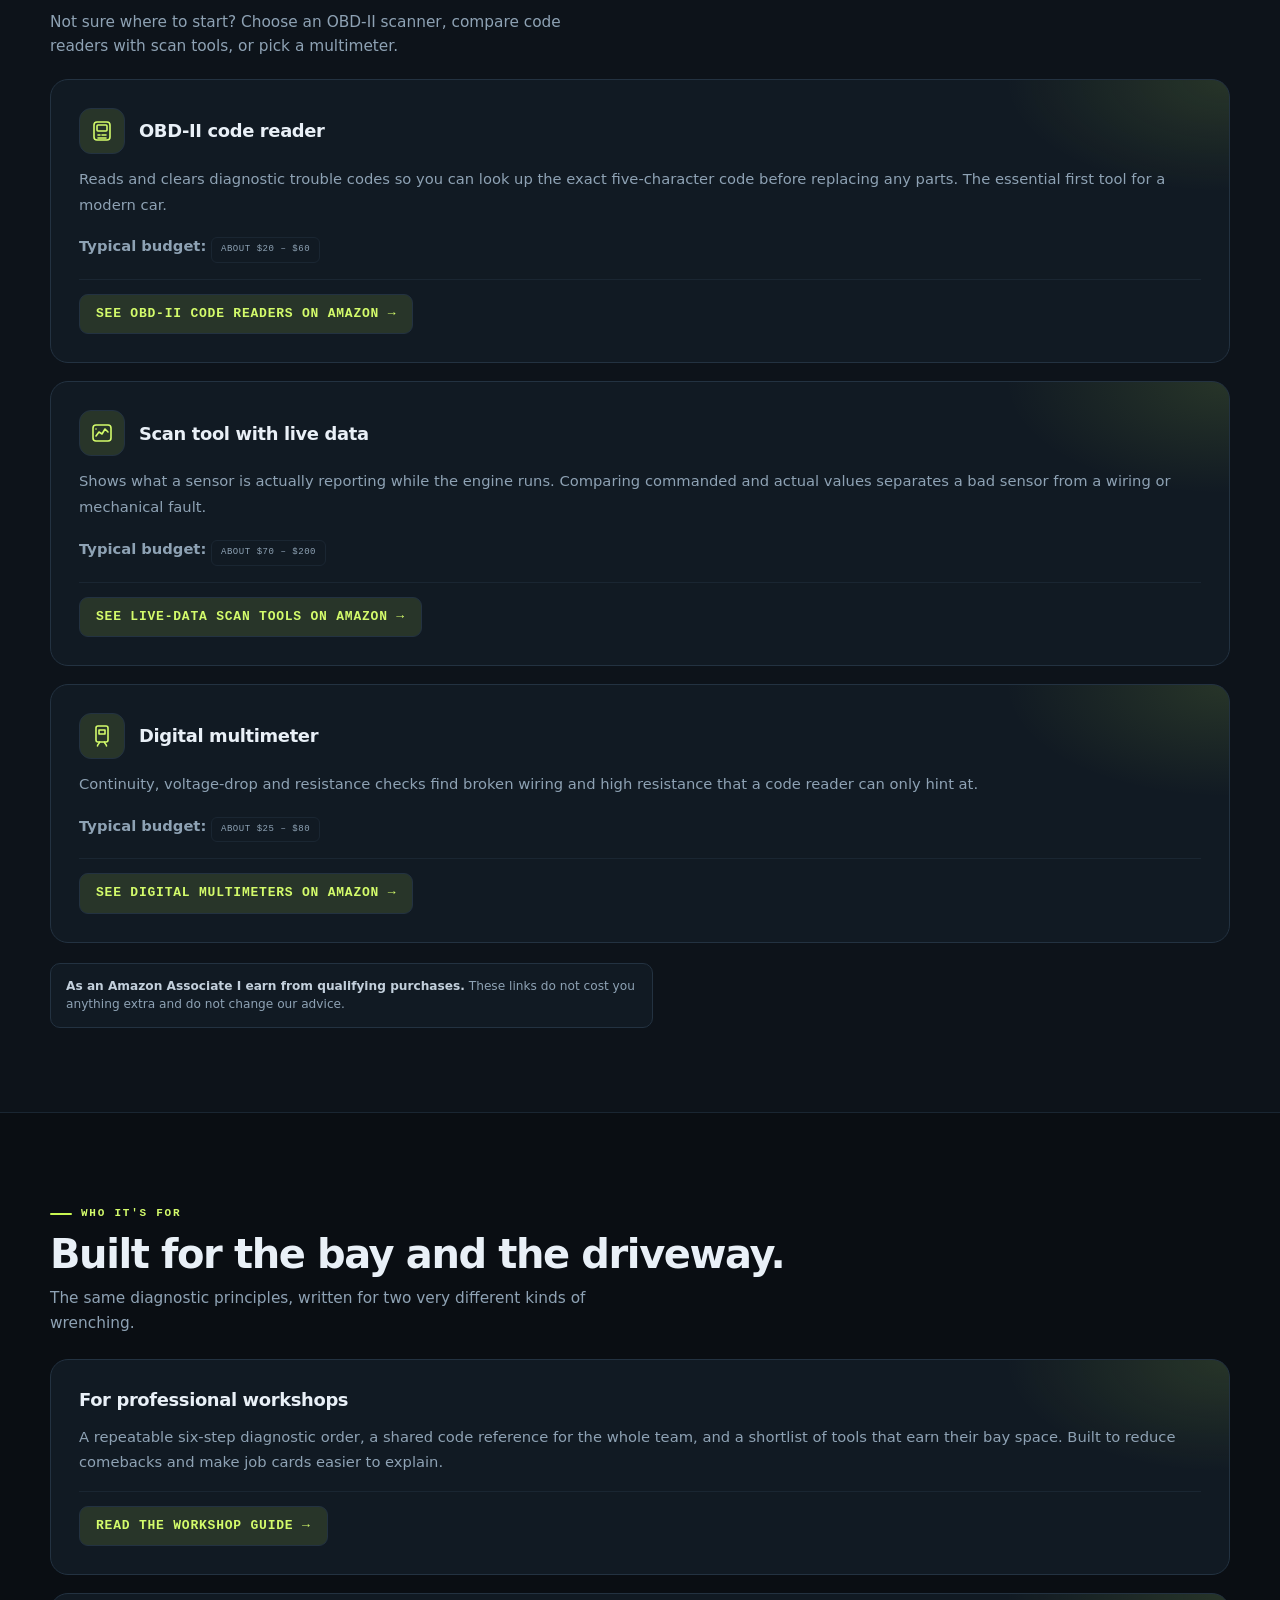
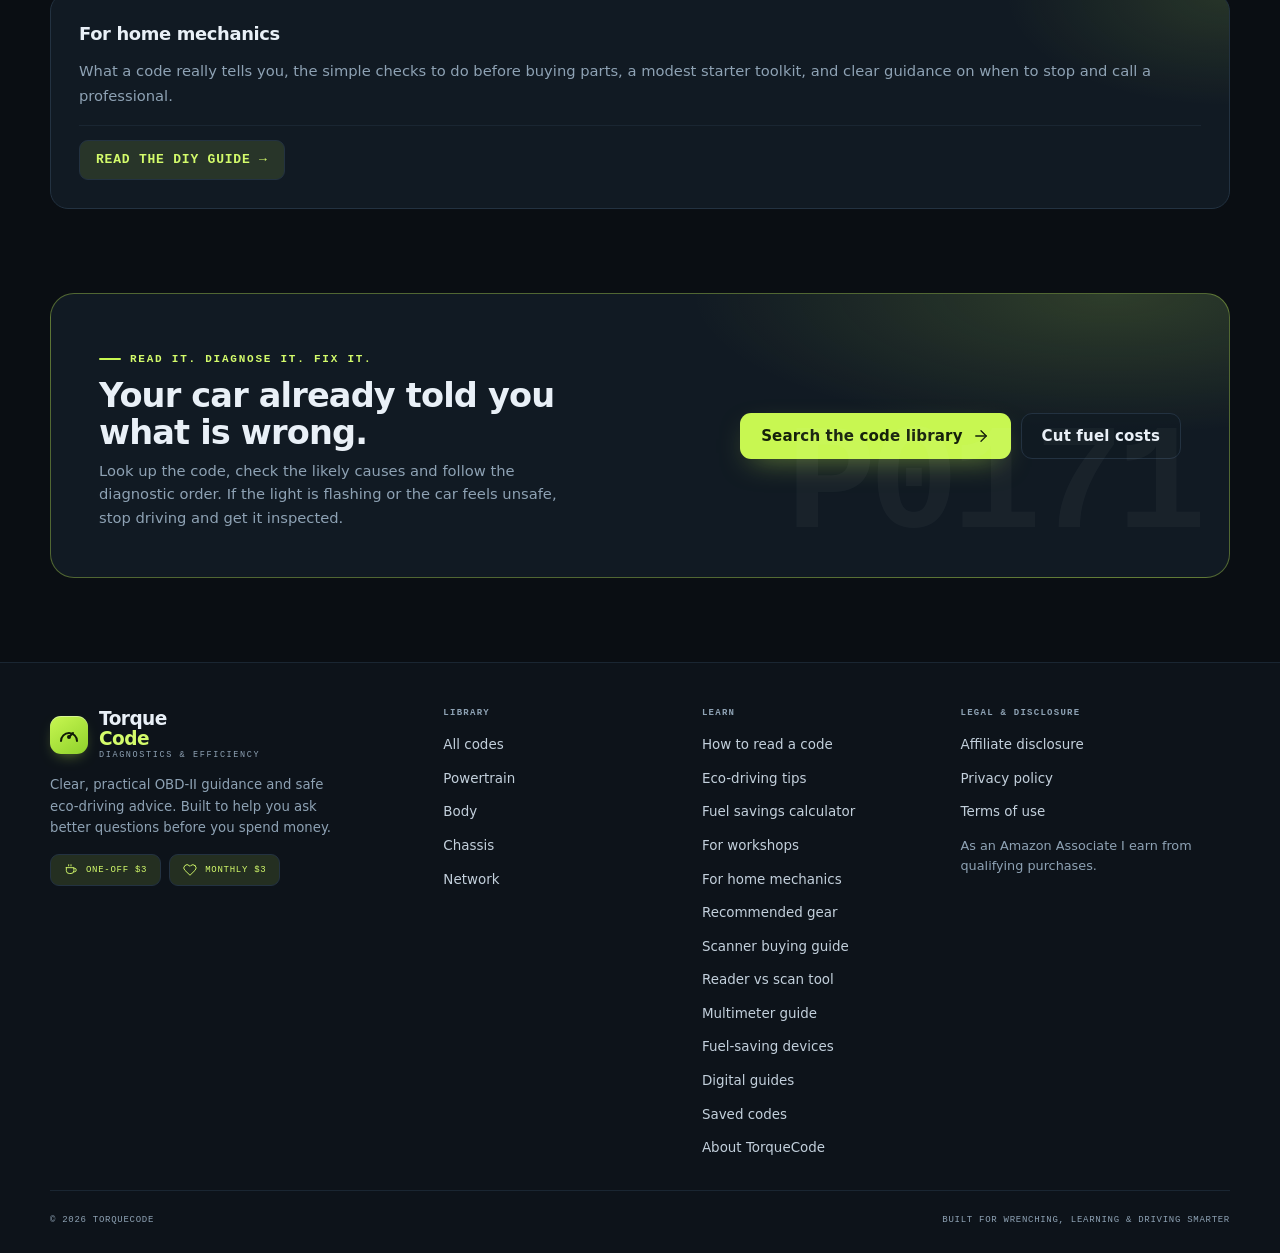
==== commit b21f904a: "Add Pinterest domain verification tag" ====
--- a/torquecode-site/index.html
+++ b/torquecode-site/index.html
@@ -14,6 +14,7 @@
   <!-- End Google AdSense -->
   <meta charset="UTF-8">
   <meta name="viewport" content="width=device-width, initial-scale=1">
+  <meta name="p:domain_verify" content="5c6b4eb184046a6e4fab791e30e0c824">
   <title>TorqueCode — OBD-II Codes, Fixes &amp; Fuel-Saving Tips</title>
   <meta name="description" content="Search real OBD-II diagnostic codes, understand the symptoms and causes, and follow step-by-step fixes. Plus practical, safe driving tips that save fuel.">
   <link rel="canonical" href="https://torquecode.co.za/">
@@ -60,7 +61,7 @@
   </script>
   <meta name="theme-color" content="#0a0e13">
   <link rel="icon" href="favicon.svg" type="image/svg+xml">
-  <link rel="stylesheet" href="css/styles.css?v=worldwidebar20261120">
+  <link rel="stylesheet" href="css/styles.css?v=amazonbuttons20261122">
   <script>
     (function () {
       try {
@@ -100,7 +101,7 @@
         <a class="nav-link" href="about.html">About</a>
       </nav>
       <div class="header-actions">
-        <button class="units-btn" data-units-toggle type="button" aria-label="Switch to kilometres and litres" title="Switch to kilometres and litres">
+        <button class="units-btn" data-units-toggle type="button" aria-label="mi · gal Switch to kilometres and litres" title="Switch to kilometres and litres">
           <span data-units-label>mi · gal</span>
         </button>
         <button class="icon-btn theme-toggle" data-theme-toggle type="button" aria-label="Switch to light theme" title="Switch theme">
--- a/torquecode-site/css/styles.css
+++ b/torquecode-site/css/styles.css
@@ -3027,13 +3027,15 @@
   display: inline-flex;
   align-items: center;
   gap: 8px;
-  padding: 9px 14px;
+  padding: 11px 16px;
   border: 1px solid var(--line);
   border-radius: 9px;
   background: var(--accent-soft);
   font-family: var(--font-mono);
-  font-size: 9.5px;
-  letter-spacing: 0.08em;
+  font-size: 13px;
+  font-weight: 600;
+  letter-spacing: 0.06em;
+  line-height: 1.25;
   text-transform: uppercase;
   text-decoration: none;
   color: var(--accent-text);
